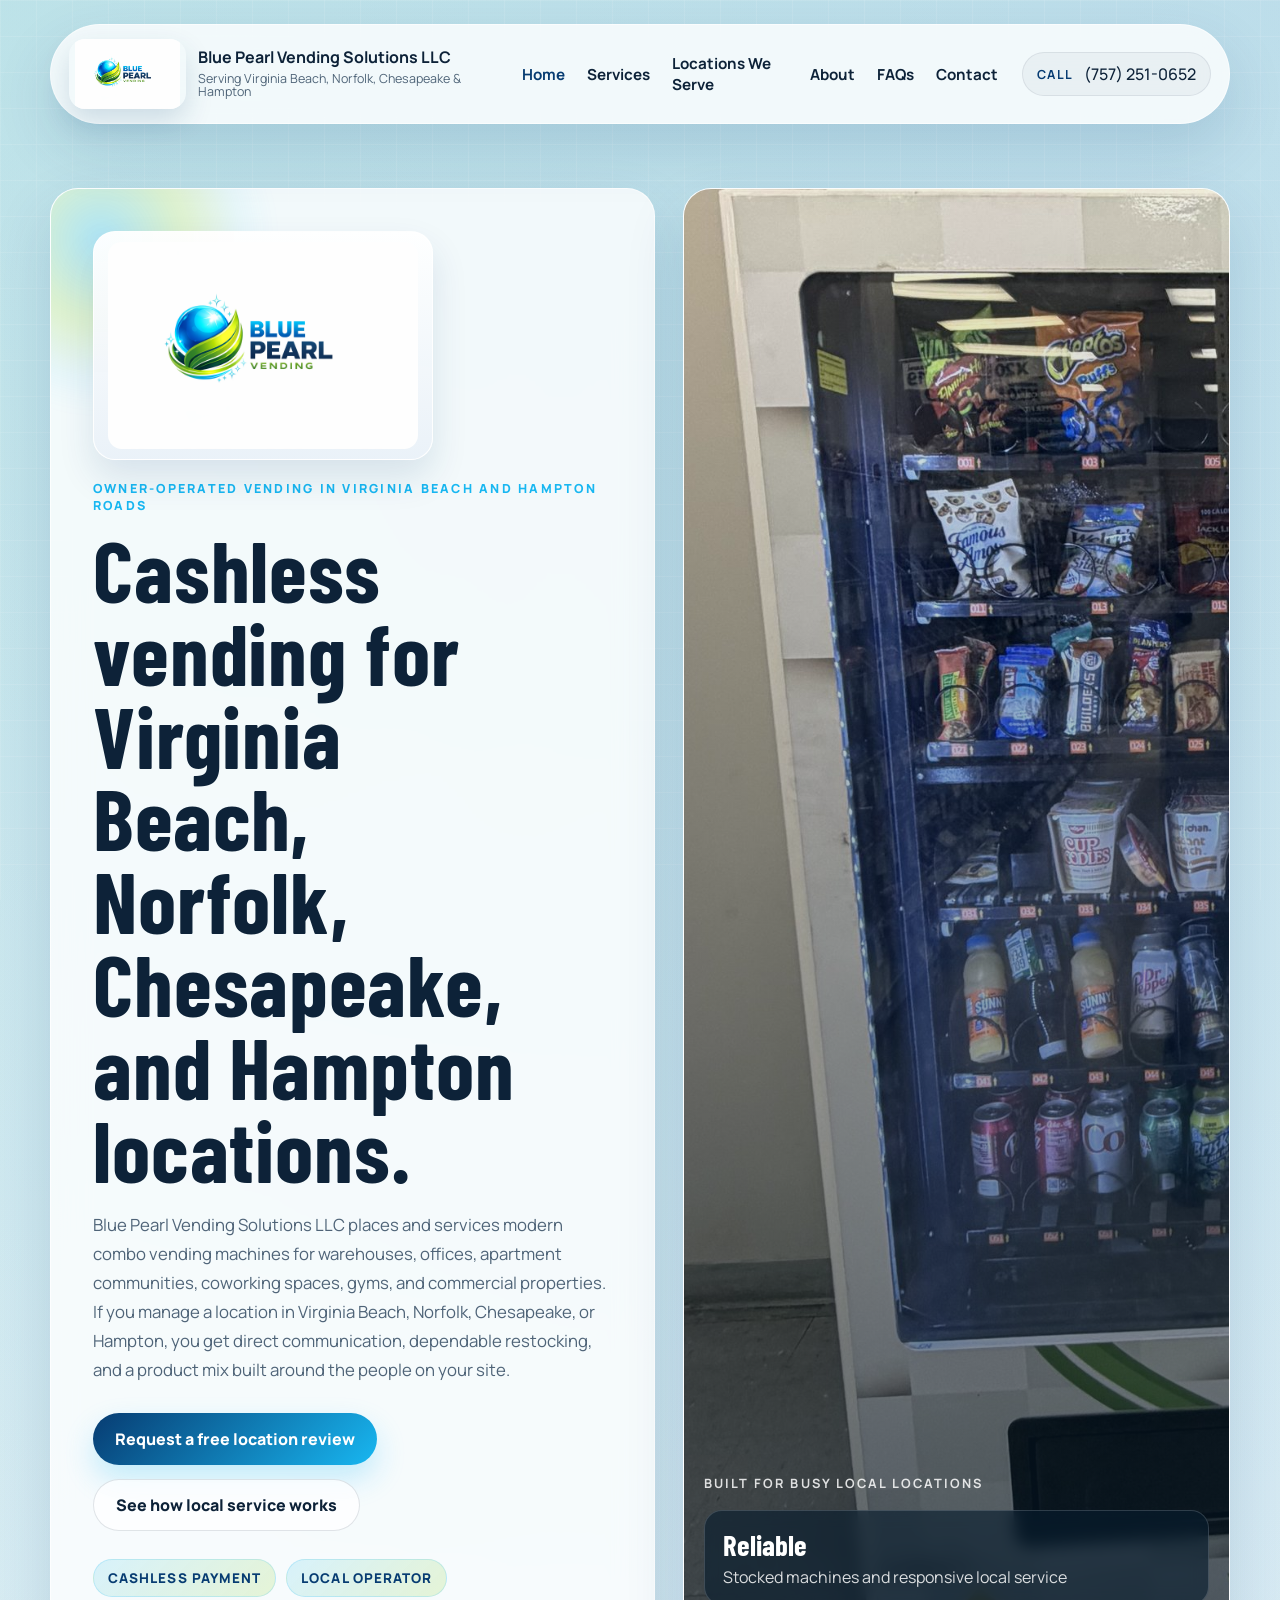
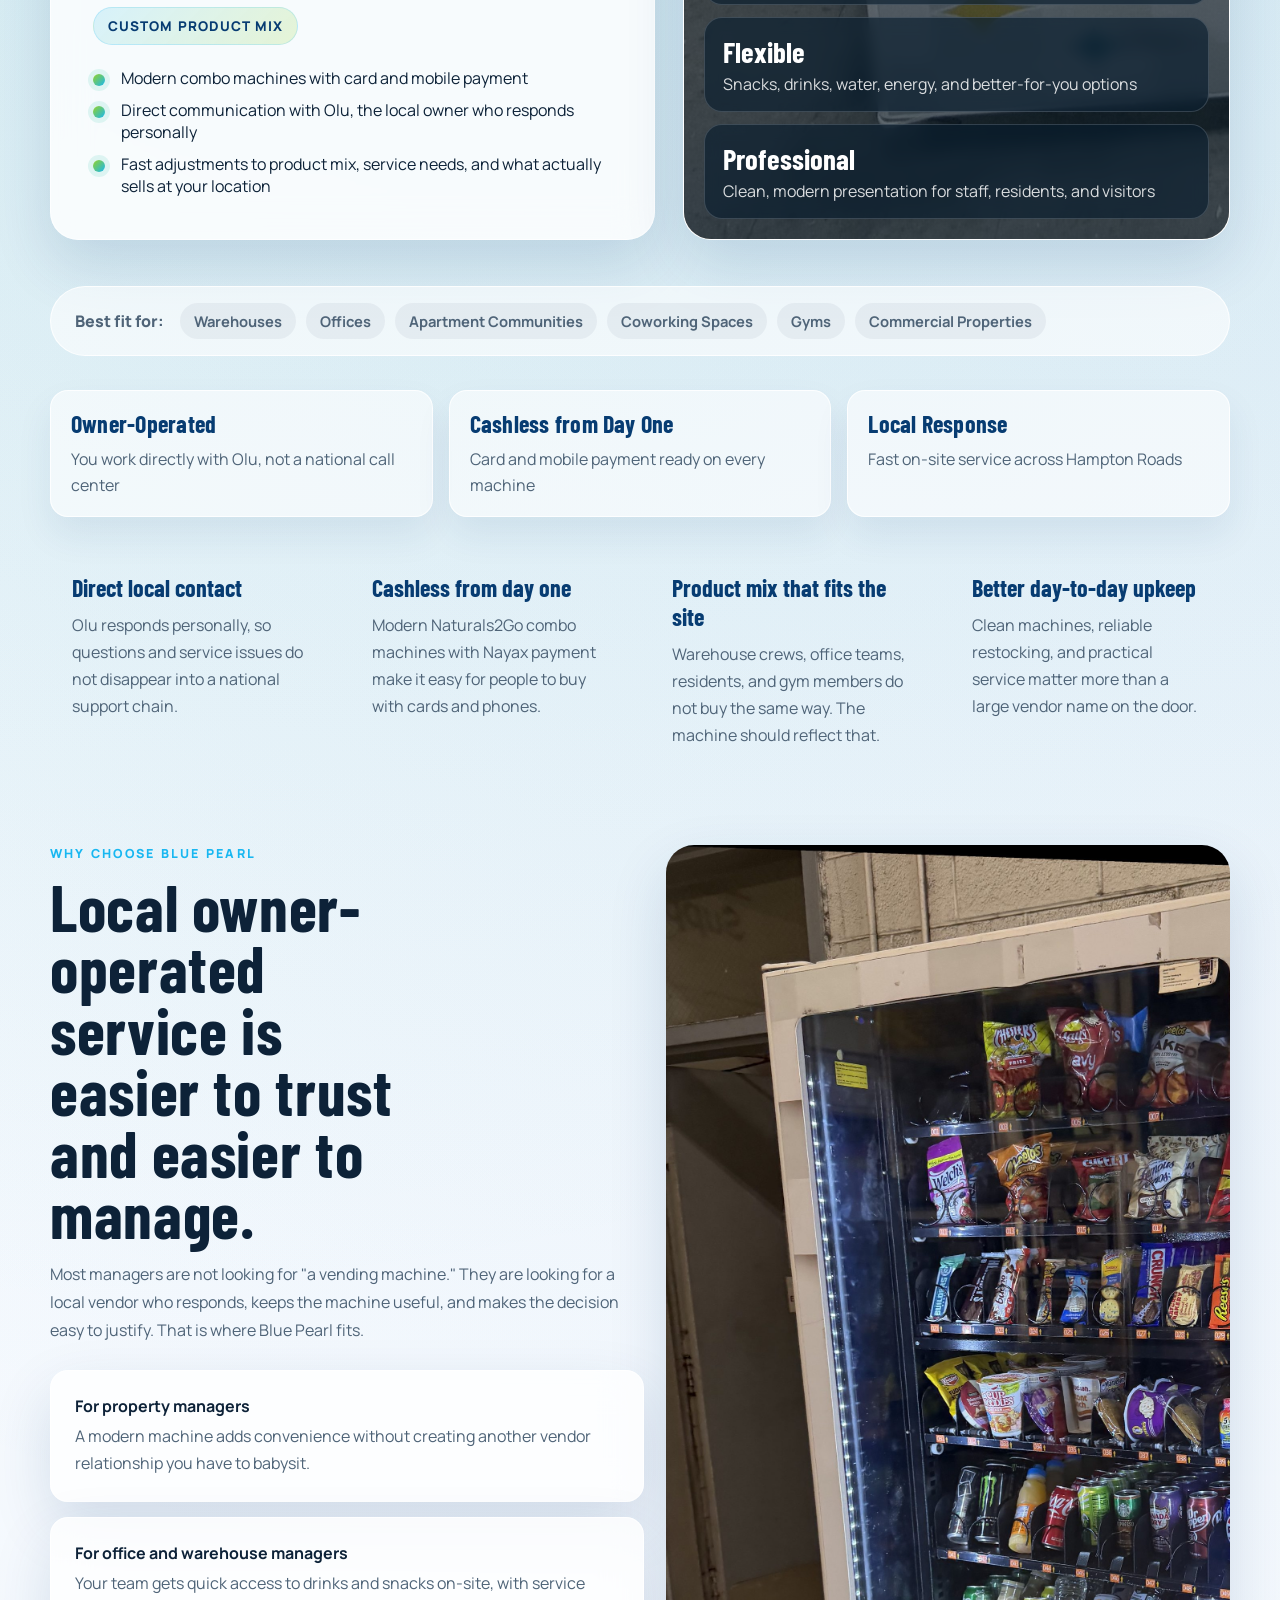
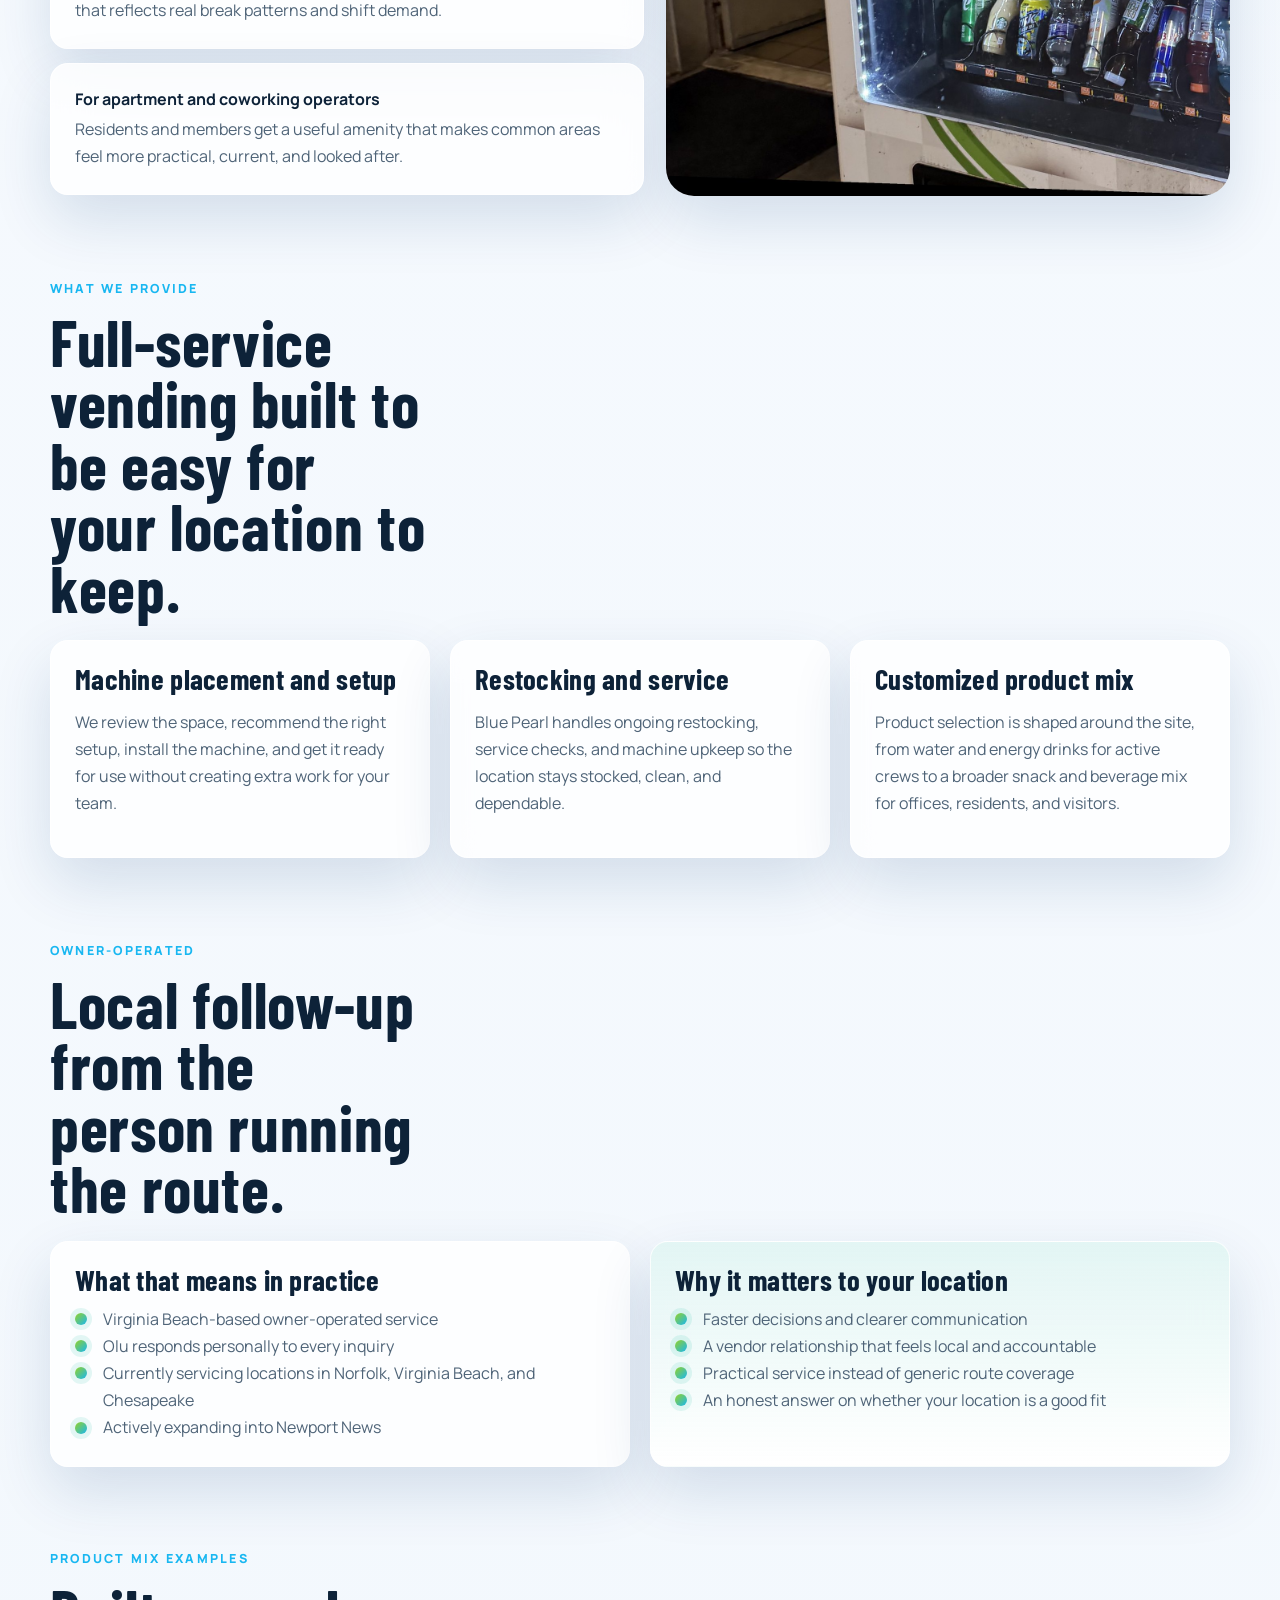
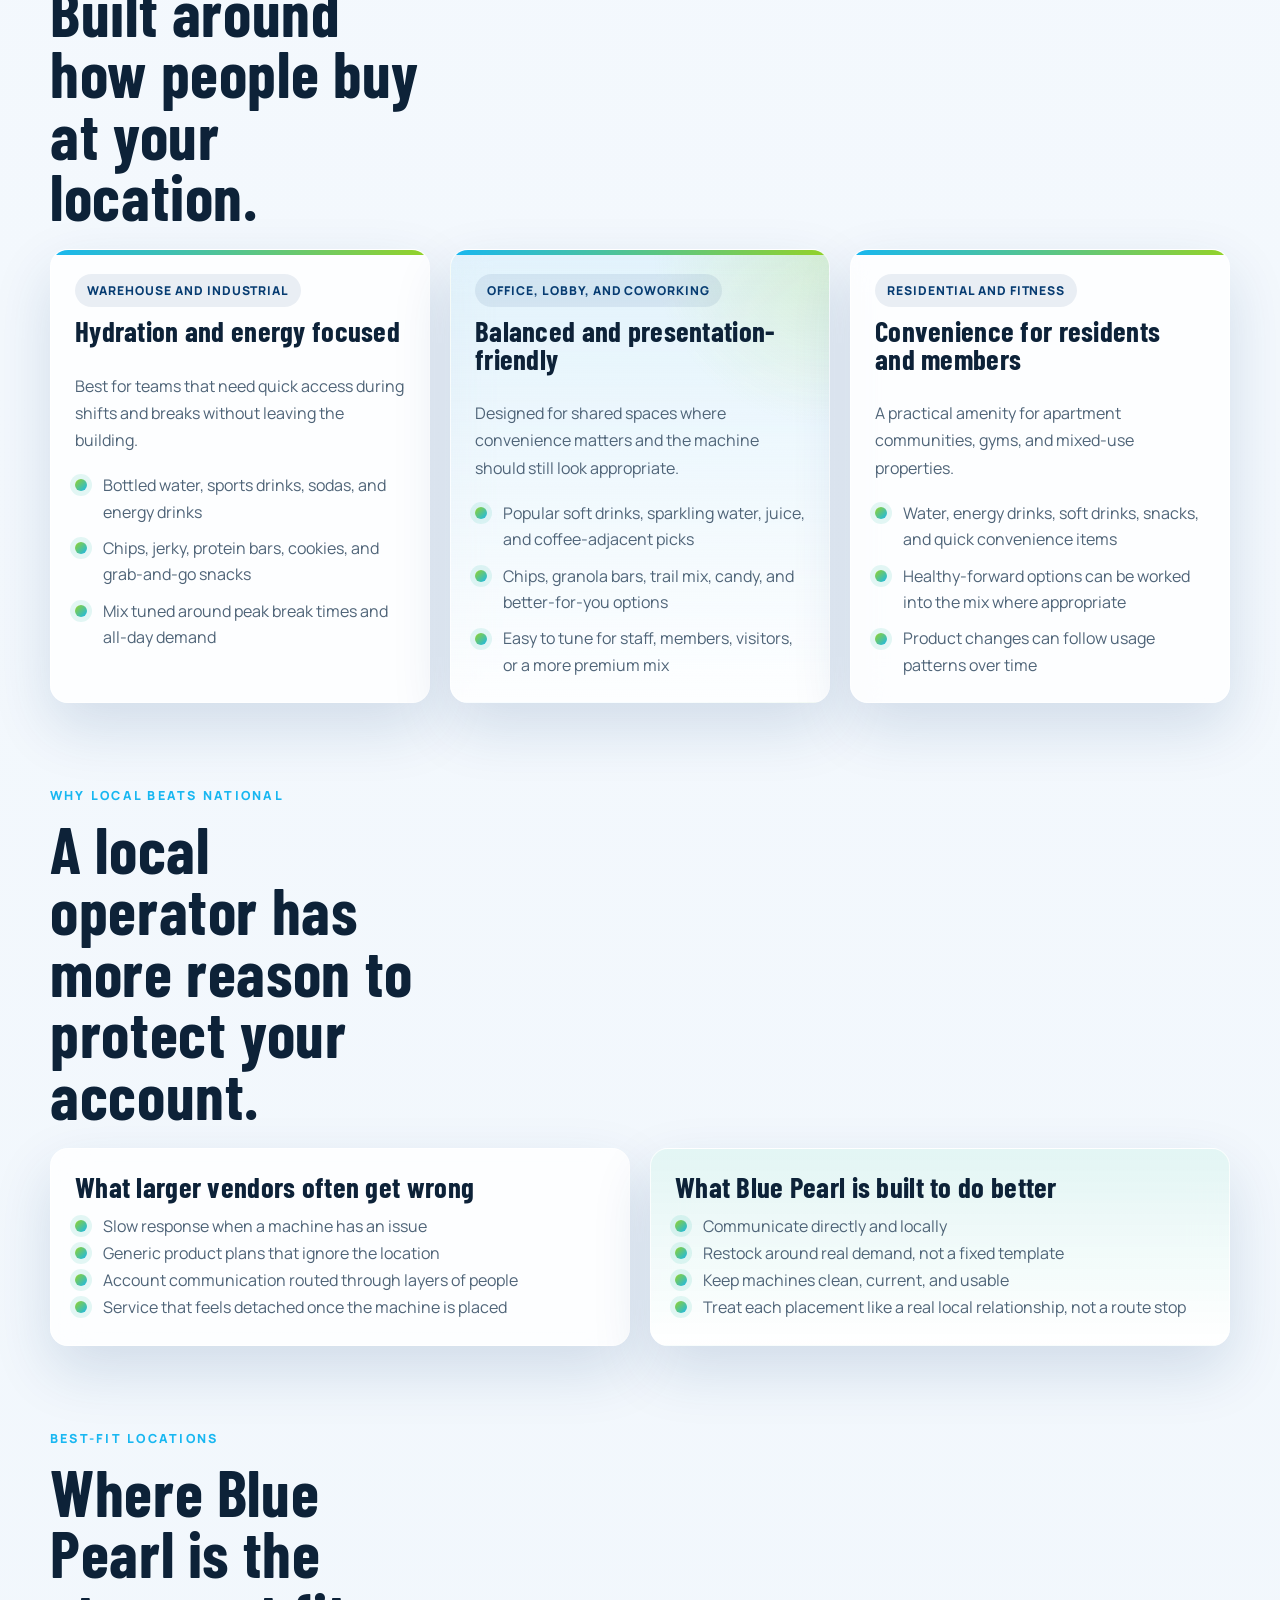
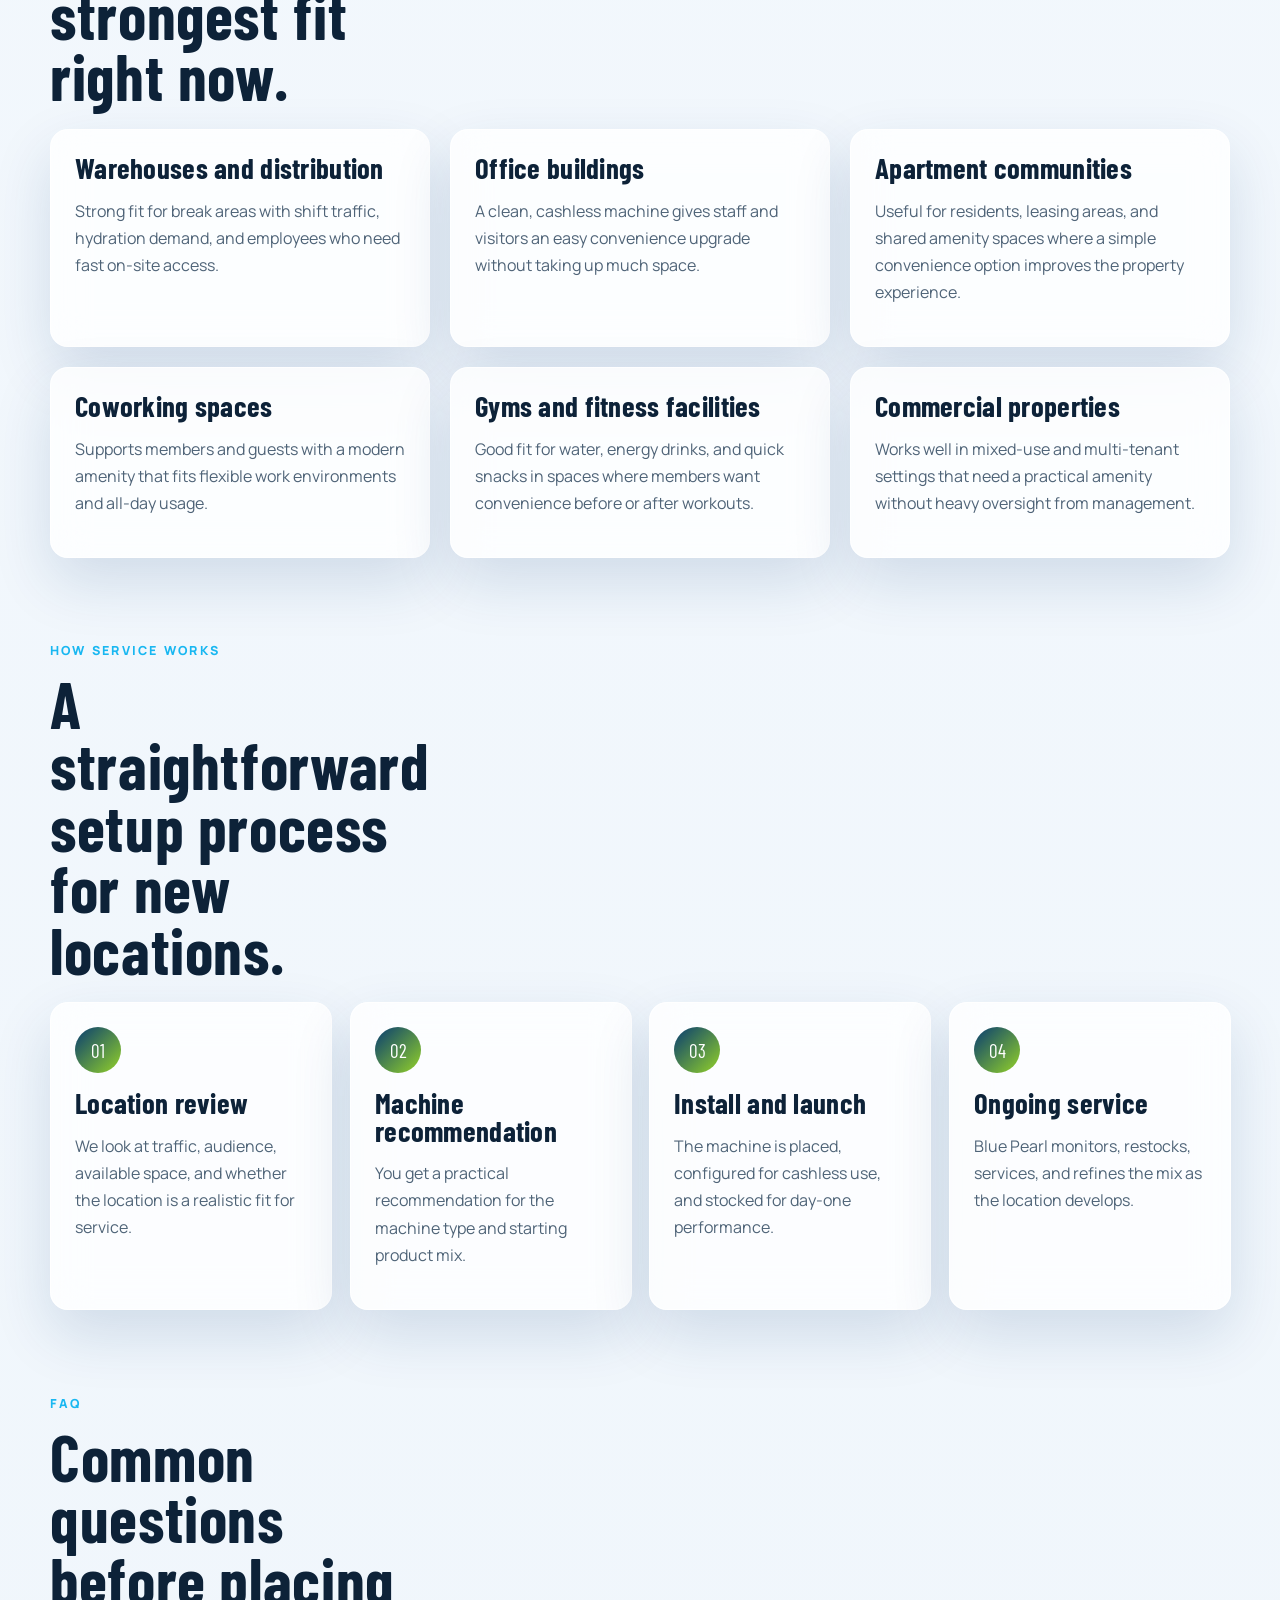
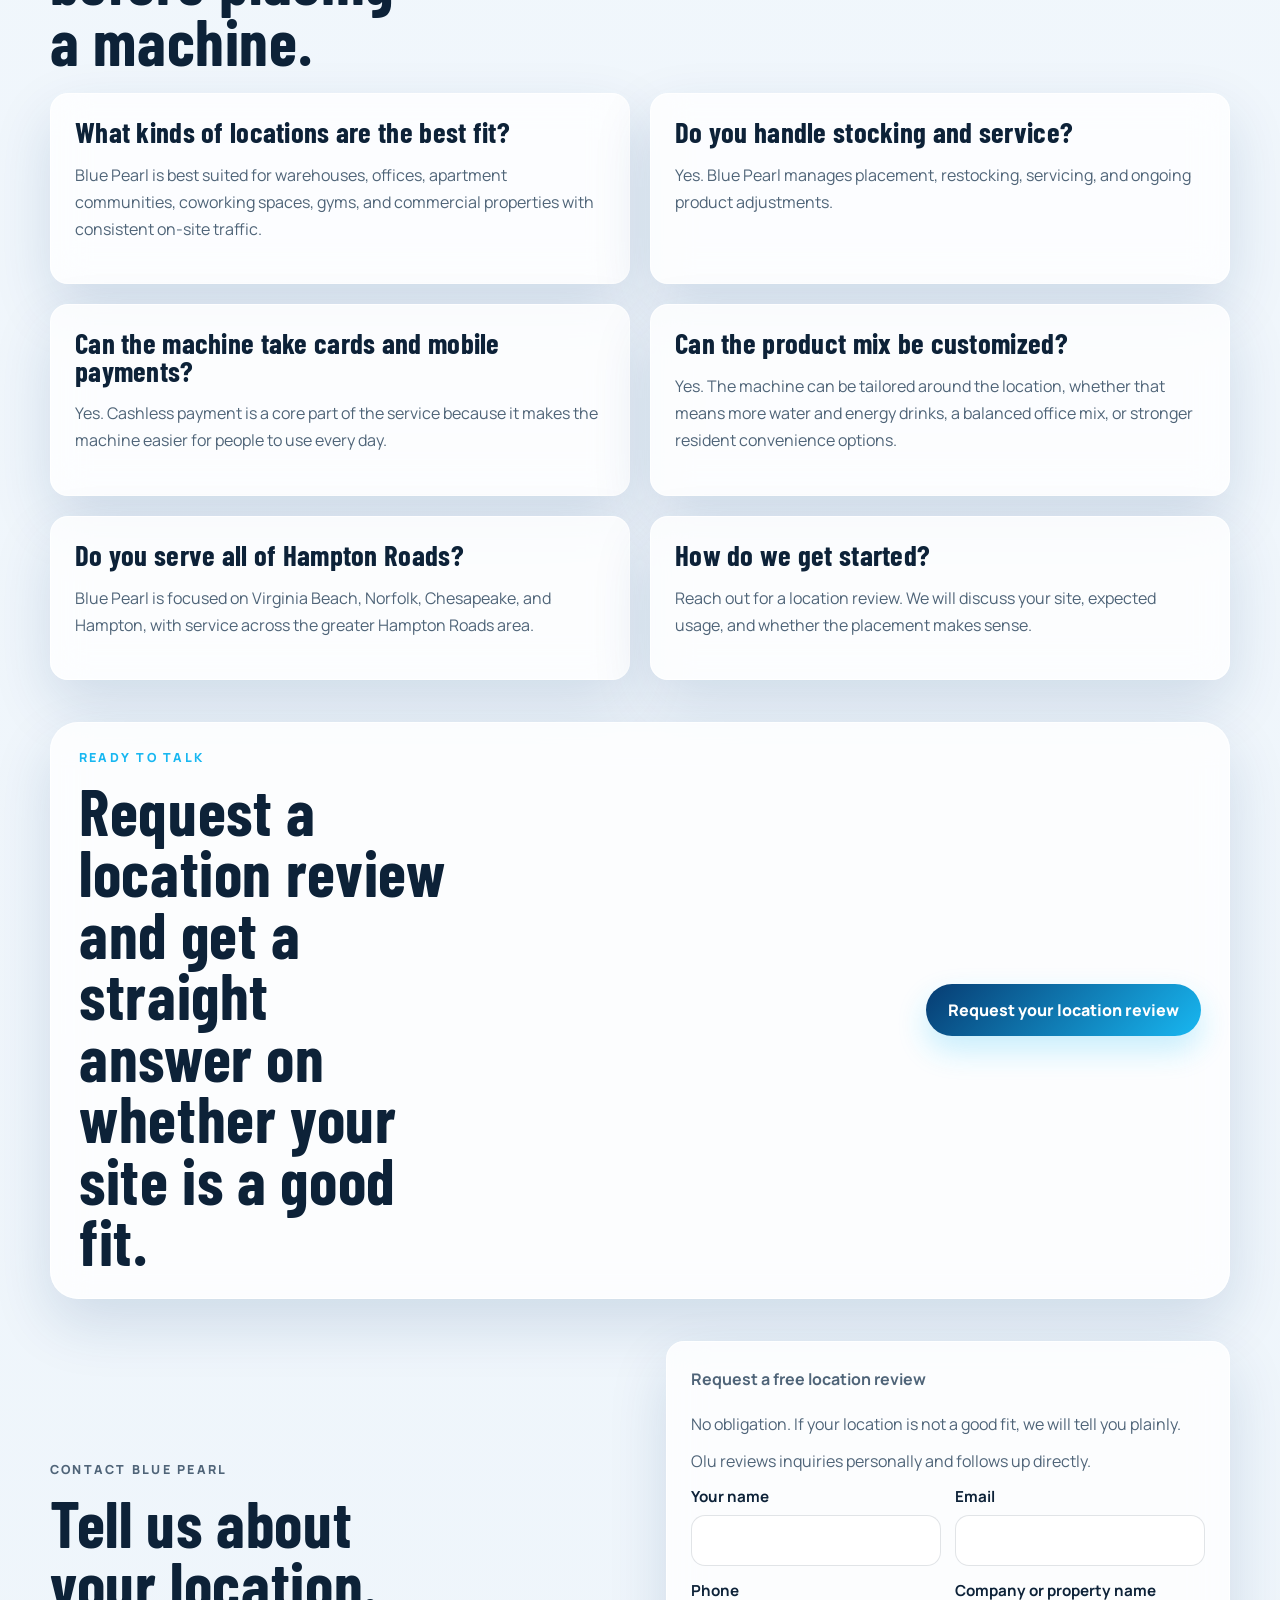
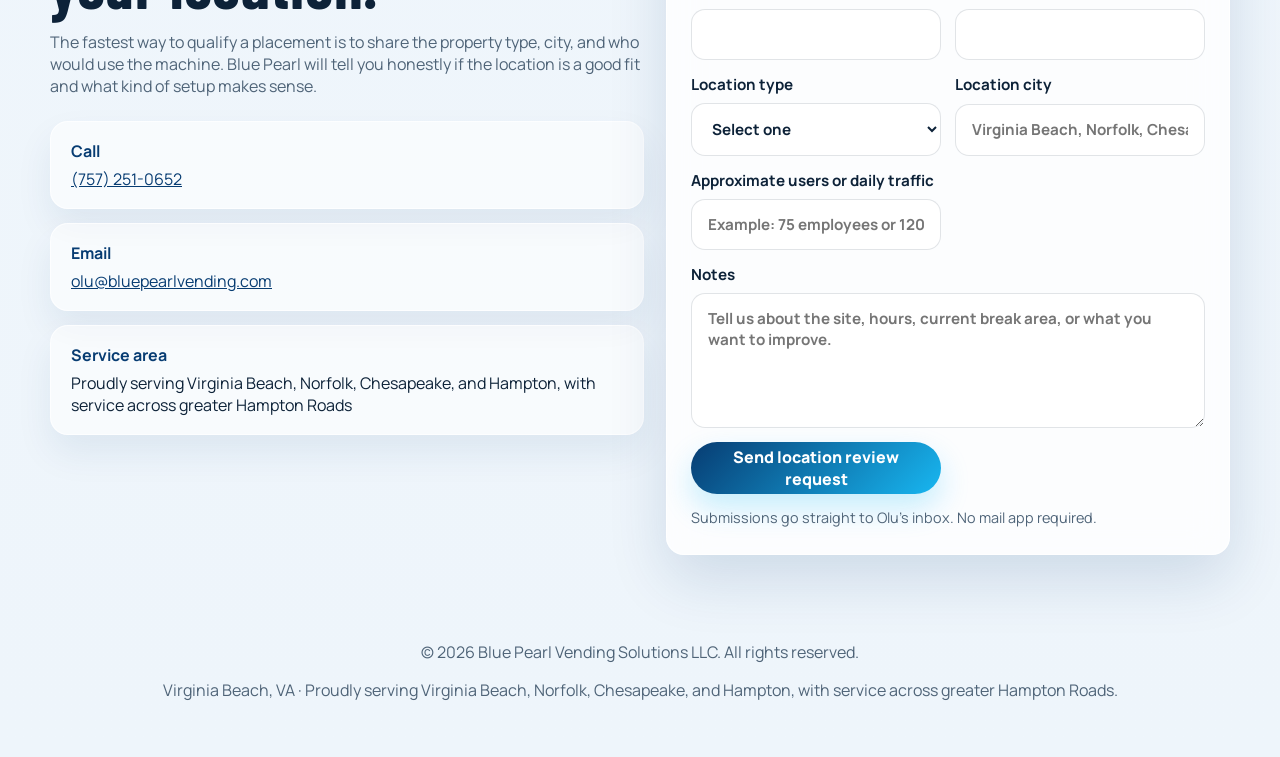
==== index.html @ a8f0e526 "Promote full-view photo to hero; move warehouse shot to proof section" ====
<!DOCTYPE html>
<html lang="en">
<head>
  <meta charset="UTF-8">
  <meta name="viewport" content="width=device-width, initial-scale=1.0">
  <meta name="theme-color" content="#0a2540">
  <meta name="google-site-verification" content="uhTQI7QvM6td1vpIiQ_EUDWTnTN_qQMztjxoJoMZM-w">

  <title>Vending Machine Service in Virginia Beach, Norfolk, Chesapeake & Hampton | Blue Pearl Vending Solutions LLC</title>
  <meta
    name="description"
    content="Owner-operated vending machine service for warehouses, offices, apartment communities, coworking spaces, gyms, and commercial properties in Virginia Beach, Norfolk, Chesapeake, Hampton, and greater Hampton Roads."
  >

  <link rel="canonical" href="https://bluepearlvending.com/">
  <link rel="icon" type="image/png" href="blue-pearl-logo-clean.png">
  <link rel="apple-touch-icon" href="blue-pearl-logo-clean.png">

  <meta property="og:type" content="website">
  <meta property="og:site_name" content="Blue Pearl Vending Solutions LLC">
  <meta property="og:title" content="Blue Pearl Vending Solutions LLC | Vending Machine Service in Hampton Roads, VA">
  <meta property="og:description" content="Local owner-operated vending service with modern cashless combo machines, customized product mix, and dependable restocking across Hampton Roads.">
  <meta property="og:url" content="https://bluepearlvending.com/">
  <meta property="og:image" content="https://bluepearlvending.com/machine-full-view.jpg">
  <meta property="og:image:alt" content="Blue Pearl vending machine installed at a Hampton Roads workplace">

  <meta name="twitter:card" content="summary_large_image">
  <meta name="twitter:title" content="Blue Pearl Vending Solutions LLC | Hampton Roads Vending Service">
  <meta name="twitter:description" content="Modern cashless vending service for Hampton Roads businesses and properties.">
  <meta name="twitter:image" content="https://bluepearlvending.com/machine-full-view.jpg">

  <link rel="preconnect" href="https://fonts.googleapis.com">
  <link rel="preconnect" href="https://fonts.gstatic.com" crossorigin>
  <link
    href="https://fonts.googleapis.com/css2?family=Barlow+Condensed:wght@500;700&family=Manrope:wght@400;500;700;800&display=swap"
    rel="stylesheet"
  >
  <link rel="stylesheet" href="styles.css">

  <script type="application/ld+json">
  {
    "@context": "https://schema.org",
    "@type": "LocalBusiness",
    "@id": "https://bluepearlvending.com/#business",
    "name": "Blue Pearl Vending Solutions LLC",
    "legalName": "Blue Pearl Vending Solutions LLC",
    "url": "https://bluepearlvending.com/",
    "logo": "https://bluepearlvending.com/blue-pearl-logo-clean.png",
    "image": "https://bluepearlvending.com/hero-warehouse.png",
    "description": "Owner-operated vending machine service for warehouses, offices, apartment communities, gyms, and commercial properties across Hampton Roads, Virginia.",
    "email": "olu@bluepearlvending.com",
    "telephone": "+1-757-251-0652",
    "priceRange": "$",
    "address": {
      "@type": "PostalAddress",
      "addressLocality": "Virginia Beach",
      "addressRegion": "VA",
      "addressCountry": "US"
    },
    "areaServed": [
      { "@type": "City", "name": "Norfolk, VA" },
      { "@type": "City", "name": "Virginia Beach, VA" },
      { "@type": "City", "name": "Chesapeake, VA" },
      { "@type": "City", "name": "Portsmouth, VA" },
      { "@type": "City", "name": "Suffolk, VA" },
      { "@type": "City", "name": "Newport News, VA" },
      { "@type": "City", "name": "Hampton, VA" }
    ],
    "openingHoursSpecification": {
      "@type": "OpeningHoursSpecification",
      "dayOfWeek": ["Monday", "Tuesday", "Wednesday", "Thursday", "Friday"],
      "opens": "08:00",
      "closes": "18:00"
    },
    "knowsAbout": [
      "Vending machine placement",
      "Cashless vending",
      "Combo vending machines",
      "Breakroom vending service",
      "Apartment vending service",
      "Office vending service",
      "Warehouse vending service"
    ]
  }
  </script>
</head>
<body>
  <div class="page-shell">
    <header class="site-header">
      <a class="brand" href="#top" aria-label="Blue Pearl Vending Solutions LLC home">
        <img class="brand-logo" src="blue-pearl-logo-clean.png" alt="Blue Pearl Vending Solutions LLC logo">
        <span class="brand-text">
          <strong>Blue Pearl Vending Solutions LLC</strong>
          <span>Serving Virginia Beach, Norfolk, Chesapeake &amp; Hampton</span>
        </span>
      </a>

      <button class="nav-toggle" type="button" aria-expanded="false" aria-label="Toggle navigation">
        <span></span>
        <span></span>
        <span></span>
      </button>

      <nav class="site-nav">
        <a href="index.html">Home</a>
        <a href="services.html">Services</a>
        <a href="locations-we-serve.html">Locations We Serve</a>
        <a href="about.html">About</a>
        <a href="faqs.html">FAQs</a>
        <a href="contact.html">Contact</a>
      </nav>

      <a class="header-phone" href="tel:+17572510652" aria-label="Call Blue Pearl Vending">
        <span class="header-phone-label">Call</span> (757) 251-0652
      </a>
    </header>

    <main id="top">
      <section class="hero">
        <div class="hero-copy">
          <!-- TODO: add real owner photo when provided -->
          <div class="hero-aura" aria-hidden="true"></div>
          <div class="hero-brand-panel">
            <img class="hero-brand-image" src="blue-pearl-logo-clean.png" alt="Blue Pearl Vending Solutions LLC logo">
          </div>
          <p class="eyebrow">Owner-operated vending in Virginia Beach and Hampton Roads</p>
          <h1>Cashless vending for Virginia Beach, Norfolk, Chesapeake, and Hampton locations.</h1>
          <p class="hero-text">
            Blue Pearl Vending Solutions LLC places and services modern combo vending machines for
            warehouses, offices, apartment communities, coworking spaces, gyms, and commercial properties.
            If you manage a location in Virginia Beach, Norfolk, Chesapeake, or Hampton, you get direct communication,
            dependable restocking, and a product mix built around the people on your site.
          </p>
          <div class="hero-actions">
            <a class="button button-primary" href="#contact">Request a free location review</a>
            <a class="button button-secondary" href="#why-us">See how local service works</a>
          </div>
          <div class="brand-ribbon" aria-label="Blue Pearl advantages">
            <span>Cashless Payment</span>
            <span>Local Operator</span>
            <span>Custom Product Mix</span>
          </div>
          <ul class="hero-points">
            <li>Modern combo machines with card and mobile payment</li>
            <li>Direct communication with Olu, the local owner who responds personally</li>
            <li>Fast adjustments to product mix, service needs, and what actually sells at your location</li>
          </ul>
        </div>

        <aside class="hero-card">
          <img
            class="hero-image"
            src="machine-full-view.jpg"
            alt="Blue Pearl vending machine installed at a Hampton Roads workplace, fully stocked with drinks and snacks"
          >
          <div class="hero-overlay">
            <p class="card-label">Built for busy local locations</p>
            <div class="metric-grid">
              <article>
                <strong>Reliable</strong>
                <span>Stocked machines and responsive local service</span>
              </article>
              <article>
                <strong>Flexible</strong>
                <span>Snacks, drinks, water, energy, and better-for-you options</span>
              </article>
              <article>
                <strong>Professional</strong>
                <span>Clean, modern presentation for staff, residents, and visitors</span>
              </article>
            </div>
          </div>
        </aside>
      </section>

      <section class="trust-strip" aria-label="Ideal location types">
        <p>Best fit for:</p>
        <div>
          <span>Warehouses</span>
          <span>Offices</span>
          <span>Apartment Communities</span>
          <span>Coworking Spaces</span>
          <span>Gyms</span>
          <span>Commercial Properties</span>
        </div>
      </section>

      <section class="trust-badges" aria-label="Why Blue Pearl">
        <article>
          <strong>Owner-Operated</strong>
          <span>You work directly with Olu, not a national call center</span>
        </article>
        <article>
          <strong>Cashless from Day One</strong>
          <span>Card and mobile payment ready on every machine</span>
        </article>
        <article>
          <strong>Local Response</strong>
          <span>Fast on-site service across Hampton Roads</span>
        </article>
      </section>

      <section class="impact-strip" aria-label="Why local service performs better">
        <article>
          <strong>Direct local contact</strong>
          <span>Olu responds personally, so questions and service issues do not disappear into a national support chain.</span>
        </article>
        <article>
          <strong>Cashless from day one</strong>
          <span>Modern Naturals2Go combo machines with Nayax payment make it easy for people to buy with cards and phones.</span>
        </article>
        <article>
          <strong>Product mix that fits the site</strong>
          <span>Warehouse crews, office teams, residents, and gym members do not buy the same way. The machine should reflect that.</span>
        </article>
        <article>
          <strong>Better day-to-day upkeep</strong>
          <span>Clean machines, reliable restocking, and practical service matter more than a large vendor name on the door.</span>
        </article>
      </section>

      <section class="section proof-section" id="why-us">
        <div class="proof-copy">
          <p class="eyebrow">Why choose Blue Pearl</p>
          <h2>Local owner-operated service is easier to trust and easier to manage.</h2>
          <p>
            Most managers are not looking for "a vending machine." They are looking for a local vendor who responds,
            keeps the machine useful, and makes the decision easy to justify. That is where Blue Pearl fits.
          </p>
          <div class="proof-list">
            <article>
              <strong>For property managers</strong>
              <span>A modern machine adds convenience without creating another vendor relationship you have to babysit.</span>
            </article>
            <article>
              <strong>For office and warehouse managers</strong>
              <span>Your team gets quick access to drinks and snacks on-site, with service that reflects real break patterns and shift demand.</span>
            </article>
            <article>
              <strong>For apartment and coworking operators</strong>
              <span>Residents and members get a useful amenity that makes common areas feel more practical, current, and looked after.</span>
            </article>
          </div>
        </div>
        <div class="proof-image-wrap">
          <img
            class="section-image"
            src="machine-stocked-warehouse.jpg"
            alt="Blue Pearl vending machine stocked with snacks, candy, and drinks at a Hampton Roads warehouse location"
          >
        </div>
      </section>

      <section class="section" id="services">
        <div class="section-heading">
          <p class="eyebrow">What we provide</p>
          <h2>Full-service vending built to be easy for your location to keep.</h2>
        </div>
        <div class="card-grid">
          <article class="info-card">
            <h3>Machine placement and setup</h3>
            <p>
              We review the space, recommend the right setup, install the machine, and get it ready for use
              without creating extra work for your team.
            </p>
          </article>
          <article class="info-card">
            <h3>Restocking and service</h3>
            <p>
              Blue Pearl handles ongoing restocking, service checks, and machine upkeep so the location stays
              stocked, clean, and dependable.
            </p>
          </article>
          <article class="info-card">
            <h3>Customized product mix</h3>
            <p>
              Product selection is shaped around the site, from water and energy drinks for active crews to a
              broader snack and beverage mix for offices, residents, and visitors.
            </p>
          </article>
        </div>
      </section>

      <section class="section">
        <div class="section-heading">
          <p class="eyebrow">Owner-operated</p>
          <h2>Local follow-up from the person running the route.</h2>
        </div>
        <div class="split-grid">
          <div class="feature-panel">
            <h3>What that means in practice</h3>
            <ul class="check-list">
              <li>Virginia Beach-based owner-operated service</li>
              <li>Olu responds personally to every inquiry</li>
              <li>Currently servicing locations in Norfolk, Virginia Beach, and Chesapeake</li>
              <li>Actively expanding into Newport News</li>
            </ul>
          </div>
          <div class="feature-panel accent-panel">
            <h3>Why it matters to your location</h3>
            <ul class="check-list">
              <li>Faster decisions and clearer communication</li>
              <li>A vendor relationship that feels local and accountable</li>
              <li>Practical service instead of generic route coverage</li>
              <li>An honest answer on whether your location is a good fit</li>
            </ul>
          </div>
        </div>
      </section>

      <section class="section machine-section" id="product-mix">
        <div class="section-heading">
          <p class="eyebrow">Product mix examples</p>
          <h2>Built around how people buy at your location.</h2>
        </div>
        <div class="machine-grid">
          <article class="machine-card">
            <div class="machine-card-top">
              <span class="machine-badge">Warehouse and industrial</span>
              <h3>Hydration and energy focused</h3>
            </div>
            <p>Best for teams that need quick access during shifts and breaks without leaving the building.</p>
            <ul class="machine-list">
              <li>Bottled water, sports drinks, sodas, and energy drinks</li>
              <li>Chips, jerky, protein bars, cookies, and grab-and-go snacks</li>
              <li>Mix tuned around peak break times and all-day demand</li>
            </ul>
          </article>
          <article class="machine-card machine-card-highlight">
            <div class="machine-card-top">
              <span class="machine-badge">Office, lobby, and coworking</span>
              <h3>Balanced and presentation-friendly</h3>
            </div>
            <p>Designed for shared spaces where convenience matters and the machine should still look appropriate.</p>
            <ul class="machine-list">
              <li>Popular soft drinks, sparkling water, juice, and coffee-adjacent picks</li>
              <li>Chips, granola bars, trail mix, candy, and better-for-you options</li>
              <li>Easy to tune for staff, members, visitors, or a more premium mix</li>
            </ul>
          </article>
          <article class="machine-card">
            <div class="machine-card-top">
              <span class="machine-badge">Residential and fitness</span>
              <h3>Convenience for residents and members</h3>
            </div>
            <p>A practical amenity for apartment communities, gyms, and mixed-use properties.</p>
            <ul class="machine-list">
              <li>Water, energy drinks, soft drinks, snacks, and quick convenience items</li>
              <li>Healthy-forward options can be worked into the mix where appropriate</li>
              <li>Product changes can follow usage patterns over time</li>
            </ul>
          </article>
        </div>
      </section>

      <section class="section split-section" id="local-advantage">
        <div class="section-heading">
          <p class="eyebrow">Why local beats national</p>
          <h2>A local operator has more reason to protect your account.</h2>
        </div>
        <div class="split-grid">
          <div class="feature-panel">
            <h3>What larger vendors often get wrong</h3>
            <ul class="check-list">
              <li>Slow response when a machine has an issue</li>
              <li>Generic product plans that ignore the location</li>
              <li>Account communication routed through layers of people</li>
              <li>Service that feels detached once the machine is placed</li>
            </ul>
          </div>
          <div class="feature-panel accent-panel">
            <h3>What Blue Pearl is built to do better</h3>
            <ul class="check-list">
              <li>Communicate directly and locally</li>
              <li>Restock around real demand, not a fixed template</li>
              <li>Keep machines clean, current, and usable</li>
              <li>Treat each placement like a real local relationship, not a route stop</li>
            </ul>
          </div>
        </div>
      </section>

      <section class="section audience-section" id="locations">
        <div class="section-heading">
          <p class="eyebrow">Best-fit locations</p>
          <h2>Where Blue Pearl is the strongest fit right now.</h2>
        </div>
        <div class="audience-grid audience-grid-extended">
          <article class="audience-card">
            <h3>Warehouses and distribution</h3>
            <p>Strong fit for break areas with shift traffic, hydration demand, and employees who need fast on-site access.</p>
          </article>
          <article class="audience-card">
            <h3>Office buildings</h3>
            <p>A clean, cashless machine gives staff and visitors an easy convenience upgrade without taking up much space.</p>
          </article>
          <article class="audience-card">
            <h3>Apartment communities</h3>
            <p>Useful for residents, leasing areas, and shared amenity spaces where a simple convenience option improves the property experience.</p>
          </article>
          <article class="audience-card">
            <h3>Coworking spaces</h3>
            <p>Supports members and guests with a modern amenity that fits flexible work environments and all-day usage.</p>
          </article>
          <article class="audience-card">
            <h3>Gyms and fitness facilities</h3>
            <p>Good fit for water, energy drinks, and quick snacks in spaces where members want convenience before or after workouts.</p>
          </article>
          <article class="audience-card">
            <h3>Commercial properties</h3>
            <p>Works well in mixed-use and multi-tenant settings that need a practical amenity without heavy oversight from management.</p>
          </article>
        </div>
      </section>

      <section class="section" id="process">
        <div class="section-heading">
          <p class="eyebrow">How service works</p>
          <h2>A straightforward setup process for new locations.</h2>
        </div>
        <div class="timeline">
          <article>
            <span>01</span>
            <h3>Location review</h3>
            <p>We look at traffic, audience, available space, and whether the location is a realistic fit for service.</p>
          </article>
          <article>
            <span>02</span>
            <h3>Machine recommendation</h3>
            <p>You get a practical recommendation for the machine type and starting product mix.</p>
          </article>
          <article>
            <span>03</span>
            <h3>Install and launch</h3>
            <p>The machine is placed, configured for cashless use, and stocked for day-one performance.</p>
          </article>
          <article>
            <span>04</span>
            <h3>Ongoing service</h3>
            <p>Blue Pearl monitors, restocks, services, and refines the mix as the location develops.</p>
          </article>
        </div>
      </section>

      <section class="section faq-section" id="faq">
        <div class="section-heading">
          <p class="eyebrow">FAQ</p>
          <h2>Common questions before placing a machine.</h2>
        </div>
        <div class="faq-grid">
          <article class="faq-card">
            <h3>What kinds of locations are the best fit?</h3>
            <p>Blue Pearl is best suited for warehouses, offices, apartment communities, coworking spaces, gyms, and commercial properties with consistent on-site traffic.</p>
          </article>
          <article class="faq-card">
            <h3>Do you handle stocking and service?</h3>
            <p>Yes. Blue Pearl manages placement, restocking, servicing, and ongoing product adjustments.</p>
          </article>
          <article class="faq-card">
            <h3>Can the machine take cards and mobile payments?</h3>
            <p>Yes. Cashless payment is a core part of the service because it makes the machine easier for people to use every day.</p>
          </article>
          <article class="faq-card">
            <h3>Can the product mix be customized?</h3>
            <p>Yes. The machine can be tailored around the location, whether that means more water and energy drinks, a balanced office mix, or stronger resident convenience options.</p>
          </article>
          <article class="faq-card">
            <h3>Do you serve all of Hampton Roads?</h3>
            <p>Blue Pearl is focused on Virginia Beach, Norfolk, Chesapeake, and Hampton, with service across the greater Hampton Roads area.</p>
          </article>
          <article class="faq-card">
            <h3>How do we get started?</h3>
            <p>Reach out for a location review. We will discuss your site, expected usage, and whether the placement makes sense.</p>
          </article>
        </div>
      </section>

      <section class="section cta-band">
        <div>
          <p class="eyebrow">Ready to talk</p>
          <h2>Request a location review and get a straight answer on whether your site is a good fit.</h2>
        </div>
        <a class="button button-primary" href="#contact">Request your location review</a>
      </section>

      <!-- TODO: add real testimonial from an approved customer -->
      <!-- TODO: add approved customer logos only after written approval -->

      <section class="section contact-section" id="contact">
        <div class="contact-copy">
          <p class="eyebrow">Contact Blue Pearl</p>
          <h2>Tell us about your location.</h2>
          <p>
            The fastest way to qualify a placement is to share the property type, city, and who would use the machine.
            Blue Pearl will tell you honestly if the location is a good fit and what kind of setup makes sense.
          </p>
          <div class="contact-points">
            <article>
              <strong>Call</strong>
              <a href="tel:+17572510652">(757) 251-0652</a>
            </article>
            <article>
              <strong>Email</strong>
              <a href="mailto:olu@bluepearlvending.com">olu@bluepearlvending.com</a>
            </article>
            <article>
              <strong>Service area</strong>
              <span>Proudly serving Virginia Beach, Norfolk, Chesapeake, and Hampton, with service across greater Hampton Roads</span>
            </article>
          </div>
        </div>
        <div class="contact-card">
          <p class="form-intro"><strong>Request a free location review</strong></p>
          <p class="form-helper">No obligation. If your location is not a good fit, we will tell you plainly.</p>
          <p class="form-helper">Olu reviews inquiries personally and follows up directly.</p>
          <form class="lead-form" id="lead-form" action="https://formspree.io/f/xwvabqed" method="POST" accept-charset="UTF-8">
            <input type="hidden" name="_subject" value="New Blue Pearl location review request">
            <input type="hidden" name="_format" value="plain">
            <!-- Honeypot anti-spam field; leave blank, hidden from users -->
            <input type="text" name="_gotcha" style="display:none !important" tabindex="-1" autocomplete="off">
            <label for="home-name">
              Your name
              <input id="home-name" type="text" name="name" autocomplete="name" required>
            </label>
            <label for="home-email">
              Email
              <input id="home-email" type="email" name="email" autocomplete="email" required>
            </label>
            <label for="home-phone">
              Phone
              <input id="home-phone" type="tel" name="phone" autocomplete="tel">
            </label>
            <label for="home-company">
              Company or property name
              <input id="home-company" type="text" name="company" autocomplete="organization">
            </label>
            <label for="home-location-type">
              Location type
              <select id="home-location-type" name="location_type" required>
                <option value="">Select one</option>
                <option>Warehouse or industrial</option>
                <option>Office</option>
                <option>Apartment community</option>
                <option>Coworking space</option>
                <option>Gym or fitness facility</option>
                <option>Commercial property</option>
                <option>Other</option>
              </select>
            </label>
            <label for="home-city">
              Location city
              <input id="home-city" type="text" name="city" autocomplete="address-level2" required placeholder="Virginia Beach, Norfolk, Chesapeake, Hampton...">
            </label>
            <label for="home-traffic">
              Approximate users or daily traffic
              <input id="home-traffic" type="text" name="estimated_users" placeholder="Example: 75 employees or 120 residents">
            </label>
            <label class="field-full" for="home-notes">
              Notes
              <textarea id="home-notes" name="notes" rows="5" placeholder="Tell us about the site, hours, current break area, or what you want to improve."></textarea>
            </label>
            <button class="button button-primary button-full" type="submit">Send location review request</button>
            <p class="form-note" id="form-note">Submissions go straight to Olu's inbox. No mail app required.</p>
          </form>
        </div>
      </section>
    </main>

    <footer class="site-footer">
      <p>&copy; <span id="year"></span> Blue Pearl Vending Solutions LLC. All rights reserved.</p>
      <p>Virginia Beach, VA · Proudly serving Virginia Beach, Norfolk, Chesapeake, and Hampton, with service across greater Hampton Roads.</p>
    </footer>
  </div>

  <div class="mobile-cta">
    <a class="button button-secondary" href="tel:+17572510652">Call Blue Pearl</a>
    <a class="button button-primary" href="#contact">Get Location Review</a>
  </div>

  <script src="script.js"></script>
</body>
</html>
---- styles.css ----
:root {
  --bg: #f5f8fc;
  --surface: rgba(255, 255, 255, 0.8);
  --surface-strong: #ffffff;
  --text: #0d2238;
  --muted: #4f6478;
  --line: rgba(13, 34, 56, 0.12);
  --primary: #18b7f1;
  --primary-deep: #073c72;
  --accent: #94d228;
  --shadow: 0 24px 60px rgba(7, 60, 114, 0.14);
  --radius-lg: 28px;
  --radius-md: 18px;
  --radius-sm: 12px;
  --max-width: 1180px;
}

* {
  box-sizing: border-box;
}

html {
  scroll-behavior: smooth;
}

body {
  margin: 0;
  font-family: "Manrope", sans-serif;
  color: var(--text);
  background:
    radial-gradient(circle at top left, rgba(37, 184, 165, 0.18), transparent 28%),
    radial-gradient(circle at top right, rgba(15, 111, 184, 0.18), transparent 32%),
    linear-gradient(180deg, #f8fbff 0%, #eef5fb 100%);
}

body::before {
  content: "";
  position: fixed;
  inset: 0;
  background-image:
    linear-gradient(rgba(255, 255, 255, 0.32) 1px, transparent 1px),
    linear-gradient(90deg, rgba(255, 255, 255, 0.32) 1px, transparent 1px);
  background-size: 36px 36px;
  pointer-events: none;
  opacity: 0.34;
}

.page-shell {
  position: relative;
  z-index: 1;
  width: min(calc(100% - 32px), var(--max-width));
  margin: 0 auto;
  padding: 24px 0 40px;
}

.site-header {
  display: flex;
  align-items: center;
  justify-content: space-between;
  gap: 24px;
  padding: 14px 18px;
  position: sticky;
  top: 16px;
  z-index: 10;
  background: rgba(255, 255, 255, 0.8);
  backdrop-filter: blur(18px);
  border: 1px solid rgba(255, 255, 255, 0.58);
  border-radius: 999px;
  box-shadow: var(--shadow);
}

.brand {
  display: inline-flex;
  align-items: center;
  gap: 12px;
  min-width: 0;
  color: var(--text);
  text-decoration: none;
}

.brand-logo {
  width: 124px;
  height: 70px;
  object-fit: contain;
  border-radius: 16px;
  box-shadow: 0 12px 28px rgba(7, 60, 114, 0.16);
  animation: floatLogo 6s ease-in-out infinite;
}

.brand-text {
  display: grid;
  line-height: 1.1;
}

.brand-text strong {
  font-size: 1rem;
}

.brand-text span {
  margin-top: 5px;
  font-size: 0.78rem;
  color: var(--muted);
}

.site-nav {
  display: flex;
  align-items: center;
  gap: 22px;
}

.site-nav a {
  color: var(--text);
  text-decoration: none;
  font-weight: 700;
  font-size: 0.95rem;
}

.site-nav a.is-active {
  color: var(--primary-deep);
}

.header-phone {
  display: inline-flex;
  align-items: center;
  gap: 10px;
  color: inherit;
  text-decoration: none;
  font-weight: 500;
  padding: 10px 14px;
  border-radius: 999px;
  background: rgba(13, 34, 56, 0.04);
  border: 1px solid rgba(13, 34, 56, 0.08);
  white-space: nowrap;
}

.header-phone:hover {
  background: rgba(13, 34, 56, 0.06);
}

.header-phone-label {
  font-weight: 700;
  color: var(--primary-deep);
  text-transform: uppercase;
  letter-spacing: 0.12em;
  font-size: 0.78rem;
}

.nav-toggle {
  display: none;
  width: 48px;
  height: 48px;
  border: 0;
  border-radius: 50%;
  background: #eaf3fb;
  cursor: pointer;
}

.nav-toggle span {
  display: block;
  width: 20px;
  height: 2px;
  margin: 4px auto;
  background: var(--text);
  border-radius: 999px;
}

.hero {
  display: grid;
  grid-template-columns: 1.05fr 0.95fr;
  gap: 28px;
  padding: 64px 0 36px;
  align-items: stretch;
}

.page-hero {
  padding: 52px 0 24px;
}

.page-hero-card {
  border-radius: var(--radius-lg);
  padding: 38px 42px;
  background: var(--surface);
  border: 1px solid rgba(255, 255, 255, 0.75);
  backdrop-filter: blur(18px);
  box-shadow: var(--shadow);
}

.page-hero-card p {
  max-width: 64ch;
  color: var(--muted);
  line-height: 1.75;
}

.hero-copy,
.hero-card,
.info-card,
.feature-panel,
.contact-card,
.timeline article,
.audience-card,
.machine-card,
.faq-card,
.proof-list article,
.cta-band {
  background: var(--surface);
  border: 1px solid rgba(255, 255, 255, 0.75);
  backdrop-filter: blur(18px);
  box-shadow: var(--shadow);
}

.hero-copy {
  border-radius: var(--radius-lg);
  padding: 42px;
  position: relative;
  overflow: hidden;
}

.hero-brand-panel {
  position: relative;
  z-index: 1;
  display: inline-flex;
  align-items: center;
  justify-content: center;
  width: min(100%, 340px);
  margin-bottom: 20px;
  padding: 10px 14px;
  border-radius: 22px;
  background: linear-gradient(180deg, rgba(255, 255, 255, 0.94), rgba(233, 241, 248, 0.94));
  border: 1px solid rgba(255, 255, 255, 0.92);
  box-shadow: 0 18px 36px rgba(7, 60, 114, 0.12);
}

.hero-brand-image {
  display: block;
  width: 100%;
  height: auto;
  border-radius: 14px;
}

.hero-aura {
  position: absolute;
  width: 340px;
  height: 340px;
  top: -120px;
  left: -120px;
  border-radius: 50%;
  background:
    radial-gradient(circle, rgba(24, 183, 241, 0.32) 0%, rgba(148, 210, 40, 0.22) 34%, rgba(24, 183, 241, 0.06) 58%, transparent 72%);
  filter: blur(8px);
  pointer-events: none;
  animation: pulseAura 8s ease-in-out infinite;
}

.eyebrow {
  margin: 0 0 14px;
  color: var(--primary);
  text-transform: uppercase;
  letter-spacing: 0.18em;
  font-size: 0.78rem;
  font-weight: 800;
}

h1,
h2,
h3 {
  margin: 0;
  font-family: "Barlow Condensed", sans-serif;
  line-height: 0.96;
  letter-spacing: 0.01em;
}

h1 {
  font-size: clamp(3rem, 8vw, 5.4rem);
  max-width: 11ch;
}

h2 {
  font-size: clamp(2.2rem, 5vw, 4rem);
  max-width: 13ch;
}

h3 {
  font-size: 1.8rem;
  margin-bottom: 12px;
}

.hero-text,
.info-card p,
.feature-panel li,
.timeline p,
.contact-section p,
.trust-strip p,
.trust-strip span,
.audience-card p,
.machine-card p,
.faq-card p,
.proof-copy > p:not(.eyebrow),
.proof-list span {
  color: var(--muted);
}

.hero-text {
  margin: 20px 0 0;
  max-width: 58ch;
  font-size: 1.05rem;
  line-height: 1.72;
}

.hero-actions {
  display: flex;
  flex-wrap: wrap;
  gap: 14px;
  margin: 28px 0;
}

.brand-ribbon {
  position: relative;
  z-index: 1;
  display: flex;
  flex-wrap: wrap;
  gap: 10px;
  margin-bottom: 22px;
}

.brand-ribbon span {
  padding: 9px 14px;
  border-radius: 999px;
  font-size: 0.84rem;
  font-weight: 800;
  letter-spacing: 0.08em;
  text-transform: uppercase;
  color: var(--primary-deep);
  background: linear-gradient(135deg, rgba(24, 183, 241, 0.14), rgba(148, 210, 40, 0.18));
  border: 1px solid rgba(24, 183, 241, 0.18);
}

.button {
  display: inline-flex;
  align-items: center;
  justify-content: center;
  min-height: 52px;
  padding: 0 22px;
  border: 0;
  border-radius: 999px;
  font: inherit;
  font-weight: 800;
  text-decoration: none;
  cursor: pointer;
  transition: transform 180ms ease, box-shadow 180ms ease, background 180ms ease;
}

.button:hover {
  transform: translateY(-2px);
}

.button-primary {
  color: #fff;
  background: linear-gradient(135deg, var(--primary-deep), var(--primary));
  box-shadow: 0 14px 30px rgba(24, 183, 241, 0.24);
}

.button-secondary {
  color: var(--text);
  background: rgba(255, 255, 255, 0.75);
  border: 1px solid var(--line);
}

.button-full {
  width: 100%;
}

.hero-points,
.check-list,
.machine-list {
  margin: 0;
  padding: 0;
  list-style: none;
}

.hero-points {
  display: grid;
  gap: 10px;
}

.hero-points li,
.check-list li,
.machine-list li {
  position: relative;
  padding-left: 28px;
}

.hero-points li::before,
.check-list li::before,
.machine-list li::before {
  content: "";
  position: absolute;
  left: 0;
  top: 0.45em;
  width: 12px;
  height: 12px;
  border-radius: 50%;
  background: linear-gradient(135deg, var(--accent), var(--primary));
  box-shadow: 0 0 0 5px rgba(37, 184, 165, 0.12);
}

.hero-card {
  border-radius: var(--radius-lg);
  padding: 0;
  display: grid;
  overflow: hidden;
  position: relative;
  min-height: 640px;
}

.hero-card::after {
  content: "";
  position: absolute;
  inset: 0;
  background: linear-gradient(180deg, rgba(7, 28, 46, 0.06), rgba(7, 28, 46, 0.7));
}

.hero-image,
.section-image {
  display: block;
  width: 100%;
  height: 100%;
  object-fit: cover;
}

.hero-overlay {
  position: absolute;
  left: 20px;
  right: 20px;
  bottom: 20px;
  z-index: 1;
}

.card-label {
  margin: 0 0 18px;
  text-transform: uppercase;
  letter-spacing: 0.16em;
  font-weight: 700;
  font-size: 0.8rem;
  color: rgba(255, 255, 255, 0.84);
}

.metric-grid {
  display: grid;
  gap: 12px;
}

.metric-grid article {
  padding: 16px 18px;
  border-radius: var(--radius-md);
  background: rgba(7, 28, 46, 0.62);
  border: 1px solid rgba(255, 255, 255, 0.16);
  backdrop-filter: blur(8px);
}

.metric-grid strong {
  display: block;
  color: #fff;
  font-family: "Barlow Condensed", sans-serif;
  font-size: 1.8rem;
  margin-bottom: 4px;
}

.metric-grid span {
  color: rgba(255, 255, 255, 0.84);
}

.trust-strip {
  display: flex;
  flex-wrap: wrap;
  align-items: center;
  gap: 16px;
  padding: 16px 24px;
  margin: 10px 0 34px;
  border-radius: 999px;
  background: rgba(255, 255, 255, 0.58);
  border: 1px solid rgba(255, 255, 255, 0.82);
}

.trust-strip p {
  margin: 0;
  font-weight: 800;
}

.trust-strip div {
  display: flex;
  flex-wrap: wrap;
  gap: 10px;
}

.trust-strip span {
  padding: 8px 14px;
  border-radius: 999px;
  background: rgba(13, 34, 56, 0.05);
  font-size: 0.92rem;
  font-weight: 700;
}

.trust-badges {
  display: grid;
  grid-template-columns: repeat(3, minmax(0, 1fr));
  gap: 16px;
  margin: 0 0 34px;
}

.trust-badges article {
  padding: 18px 20px;
  border-radius: var(--radius-md);
  background: rgba(255, 255, 255, 0.58);
  border: 1px solid rgba(255, 255, 255, 0.82);
  box-shadow: 0 18px 36px rgba(7, 60, 114, 0.08);
}

.trust-badges strong {
  display: block;
  margin-bottom: 8px;
  font-family: "Barlow Condensed", sans-serif;
  font-size: 1.5rem;
  color: var(--primary-deep);
  letter-spacing: 0.01em;
}

.trust-badges span {
  display: block;
  color: var(--muted);
  line-height: 1.65;
}

.impact-strip,
.card-grid,
.split-grid,
.audience-grid,
.machine-grid,
.faq-grid,
.timeline {
  display: grid;
  gap: 20px;
}

.impact-strip {
  grid-template-columns: repeat(4, minmax(0, 1fr));
  margin: 0 0 32px;
}

.impact-strip article {
  padding: 22px;
  border-radius: var(--radius-md);
}

.impact-strip strong {
  display: block;
  margin-bottom: 10px;
  font-family: "Barlow Condensed", sans-serif;
  font-size: 1.5rem;
  color: var(--primary-deep);
}

.impact-strip span {
  color: var(--muted);
  line-height: 1.68;
}

.section {
  padding: 42px 0;
}

.section-heading {
  margin-bottom: 22px;
}

.proof-section,
.contact-section {
  display: grid;
  grid-template-columns: 1fr 0.95fr;
  gap: 22px;
  align-items: center;
}

.proof-copy > p:not(.eyebrow) {
  max-width: 62ch;
  line-height: 1.75;
}

.proof-list {
  display: grid;
  gap: 14px;
  margin-top: 26px;
}

.proof-list article,
.info-card,
.feature-panel,
.contact-card,
.timeline article,
.audience-card,
.machine-card,
.faq-card {
  border-radius: var(--radius-md);
  padding: 24px;
}

.proof-list strong {
  display: block;
  margin-bottom: 6px;
}

.proof-list span,
.info-card p,
.feature-panel li,
.timeline p,
.contact-card p,
.audience-card p,
.machine-card p,
.faq-card p {
  line-height: 1.7;
}

.proof-image-wrap {
  height: 100%;
  min-height: 560px;
  overflow: hidden;
  border-radius: var(--radius-lg);
  box-shadow: var(--shadow);
}

.card-grid {
  grid-template-columns: repeat(3, minmax(0, 1fr));
}

.card-grid-2 {
  grid-template-columns: repeat(2, minmax(0, 1fr));
}

.split-grid {
  grid-template-columns: repeat(2, minmax(0, 1fr));
}

.audience-grid {
  grid-template-columns: repeat(3, minmax(0, 1fr));
}

.audience-grid-extended {
  grid-template-columns: repeat(3, minmax(0, 1fr));
}

.machine-grid {
  grid-template-columns: repeat(3, minmax(0, 1fr));
}

.faq-grid {
  grid-template-columns: repeat(2, minmax(0, 1fr));
}

.text-panel {
  border-radius: var(--radius-lg);
  padding: 30px 32px;
  background: var(--surface);
  border: 1px solid rgba(255, 255, 255, 0.75);
  box-shadow: var(--shadow);
}

.text-panel p,
.text-panel li {
  color: var(--muted);
  line-height: 1.75;
}

.text-panel ul {
  margin: 16px 0 0;
  padding-left: 20px;
}

.service-area-list {
  display: flex;
  flex-wrap: wrap;
  gap: 10px;
  margin-top: 18px;
}

.service-area-list span {
  padding: 10px 14px;
  border-radius: 999px;
  background: rgba(13, 34, 56, 0.05);
  color: var(--primary-deep);
  font-weight: 700;
}

.accent-panel {
  background:
    linear-gradient(180deg, rgba(37, 184, 165, 0.12), rgba(255, 255, 255, 0.82)),
    var(--surface);
}

.machine-card {
  position: relative;
  overflow: hidden;
}

.machine-card::before {
  content: "";
  position: absolute;
  inset: 0 0 auto 0;
  height: 5px;
  background: linear-gradient(90deg, var(--primary), var(--accent));
}

.machine-card-top {
  display: flex;
  flex-direction: column;
  gap: 10px;
  margin-bottom: 12px;
}

.machine-badge {
  align-self: flex-start;
  padding: 8px 12px;
  border-radius: 999px;
  background: rgba(7, 60, 114, 0.08);
  color: var(--primary-deep);
  font-size: 0.76rem;
  font-weight: 800;
  letter-spacing: 0.08em;
  text-transform: uppercase;
}

.machine-card-highlight {
  background:
    radial-gradient(circle at top right, rgba(148, 210, 40, 0.18), transparent 30%),
    linear-gradient(180deg, rgba(24, 183, 241, 0.08), rgba(255, 255, 255, 0.84));
}

.machine-list {
  margin-top: 18px;
  display: grid;
  gap: 10px;
}

.machine-list li {
  color: var(--muted);
  line-height: 1.65;
}

.timeline {
  grid-template-columns: repeat(4, minmax(0, 1fr));
  gap: 18px;
}

.timeline span {
  display: inline-flex;
  align-items: center;
  justify-content: center;
  width: 46px;
  height: 46px;
  margin-bottom: 16px;
  border-radius: 50%;
  background: linear-gradient(135deg, var(--primary-deep), var(--accent));
  color: #fff;
  font-family: "Barlow Condensed", sans-serif;
  font-size: 1.2rem;
}

.cta-band {
  border-radius: var(--radius-lg);
  padding: 26px 28px;
  display: flex;
  align-items: center;
  justify-content: space-between;
  gap: 20px;
}

.contact-copy {
  padding: 12px 0;
}

.contact-points {
  display: grid;
  gap: 14px;
  margin-top: 24px;
}

.contact-points article {
  padding: 18px 20px;
  border-radius: var(--radius-md);
  background: rgba(255, 255, 255, 0.56);
  border: 1px solid rgba(255, 255, 255, 0.72);
  box-shadow: 0 18px 36px rgba(7, 60, 114, 0.08);
}

.contact-points strong {
  display: block;
  margin-bottom: 6px;
  color: var(--primary-deep);
}

.contact-points a,
.contact-card a {
  color: var(--primary-deep);
}

.form-intro {
  margin-top: 0;
  margin-bottom: 18px;
}

.form-helper {
  margin: 0 0 10px;
  color: var(--muted);
  line-height: 1.65;
}

.lead-form {
  display: grid;
  grid-template-columns: repeat(2, minmax(0, 1fr));
  gap: 14px;
}

.lead-form label {
  display: grid;
  gap: 8px;
  font-size: 0.95rem;
  font-weight: 700;
  color: var(--text);
}

.field-full {
  grid-column: 1 / -1;
}

.lead-form input,
.lead-form select,
.lead-form textarea {
  width: 100%;
  padding: 14px 16px;
  border: 1px solid rgba(13, 34, 56, 0.12);
  border-radius: 14px;
  background: rgba(255, 255, 255, 0.94);
  color: var(--text);
  font: inherit;
}

.lead-form input:focus,
.lead-form select:focus,
.lead-form textarea:focus {
  outline: 2px solid rgba(24, 183, 241, 0.22);
  border-color: rgba(24, 183, 241, 0.42);
}

.lead-form textarea {
  resize: vertical;
  min-height: 132px;
}

.form-note {
  grid-column: 1 / -1;
  margin: -2px 0 0;
  font-size: 0.9rem;
  color: var(--muted);
}

.site-footer {
  padding-top: 28px;
  color: var(--muted);
  text-align: center;
}

.site-footer a {
  color: var(--primary-deep);
}

.mobile-cta {
  position: fixed;
  left: 12px;
  right: 12px;
  bottom: 12px;
  z-index: 20;
  display: none;
  gap: 10px;
  padding: 10px;
  border-radius: 20px;
  background: rgba(255, 255, 255, 0.9);
  border: 1px solid rgba(255, 255, 255, 0.82);
  backdrop-filter: blur(18px);
  box-shadow: 0 20px 40px rgba(7, 60, 114, 0.18);
}

.mobile-cta .button {
  min-height: 48px;
}

.reveal {
  opacity: 0;
  transform: translateY(28px);
  transition: opacity 700ms ease, transform 700ms ease;
  will-change: opacity, transform;
}

.reveal.is-visible {
  opacity: 1;
  transform: translateY(0);
}

@keyframes floatLogo {
  0%,
  100% {
    transform: translateY(0);
  }

  50% {
    transform: translateY(-4px);
  }
}

@keyframes pulseAura {
  0%,
  100% {
    transform: scale(1);
    opacity: 0.9;
  }

  50% {
    transform: scale(1.08);
    opacity: 1;
  }
}

@media (max-width: 980px) {
  .hero,
  .card-grid-2,
  .contact-section,
  .timeline,
  .card-grid,
  .split-grid,
  .proof-section,
  .audience-grid,
  .impact-strip,
  .machine-grid,
  .faq-grid {
    grid-template-columns: 1fr;
  }

  .trust-badges {
    grid-template-columns: 1fr;
  }

  .site-header {
    border-radius: 26px;
    align-items: flex-start;
    flex-wrap: wrap;
  }

  .nav-toggle {
    display: block;
    margin-left: auto;
  }

  .site-nav {
    display: none;
    width: 100%;
    padding-top: 8px;
    flex-direction: column;
    align-items: flex-start;
    gap: 14px;
  }

  .site-header.nav-open .site-nav {
    display: flex;
  }

  .hero-card {
    min-height: 420px;
  }

  .proof-image-wrap {
    min-height: 360px;
  }

  .cta-band {
    flex-direction: column;
    align-items: flex-start;
  }

  h1,
  h2 {
    max-width: none;
  }
}

@media (max-width: 900px) {
  .header-phone {
    display: none;
  }
}

@media (max-width: 640px) {
  .page-shell {
    width: min(calc(100% - 20px), var(--max-width));
    padding-top: 12px;
  }

  .site-header,
  .hero-copy,
  .page-hero-card,
  .text-panel,
  .info-card,
  .feature-panel,
  .timeline article,
  .contact-card,
  .audience-card,
  .machine-card,
  .faq-card,
  .proof-list article {
    padding-left: 18px;
    padding-right: 18px;
  }

  .hero {
    padding-top: 28px;
  }

  .brand {
    width: calc(100% - 60px);
  }

  .brand-logo {
    width: 96px;
    height: 58px;
  }

  .brand-text strong {
    font-size: 0.92rem;
  }

  .brand-text span {
    font-size: 0.72rem;
  }

  .hero-aura {
    width: 240px;
    height: 240px;
    top: -70px;
    left: -70px;
  }

  .hero-actions,
  .lead-form {
    grid-template-columns: 1fr;
    flex-direction: column;
  }

  .hero-overlay {
    left: 14px;
    right: 14px;
    bottom: 14px;
  }

  .button {
    width: 100%;
  }

  .trust-strip {
    border-radius: 24px;
  }

  .mobile-cta {
    display: grid;
    grid-template-columns: 1fr 1.2fr;
  }

  .site-footer {
    padding-bottom: 88px;
  }
}
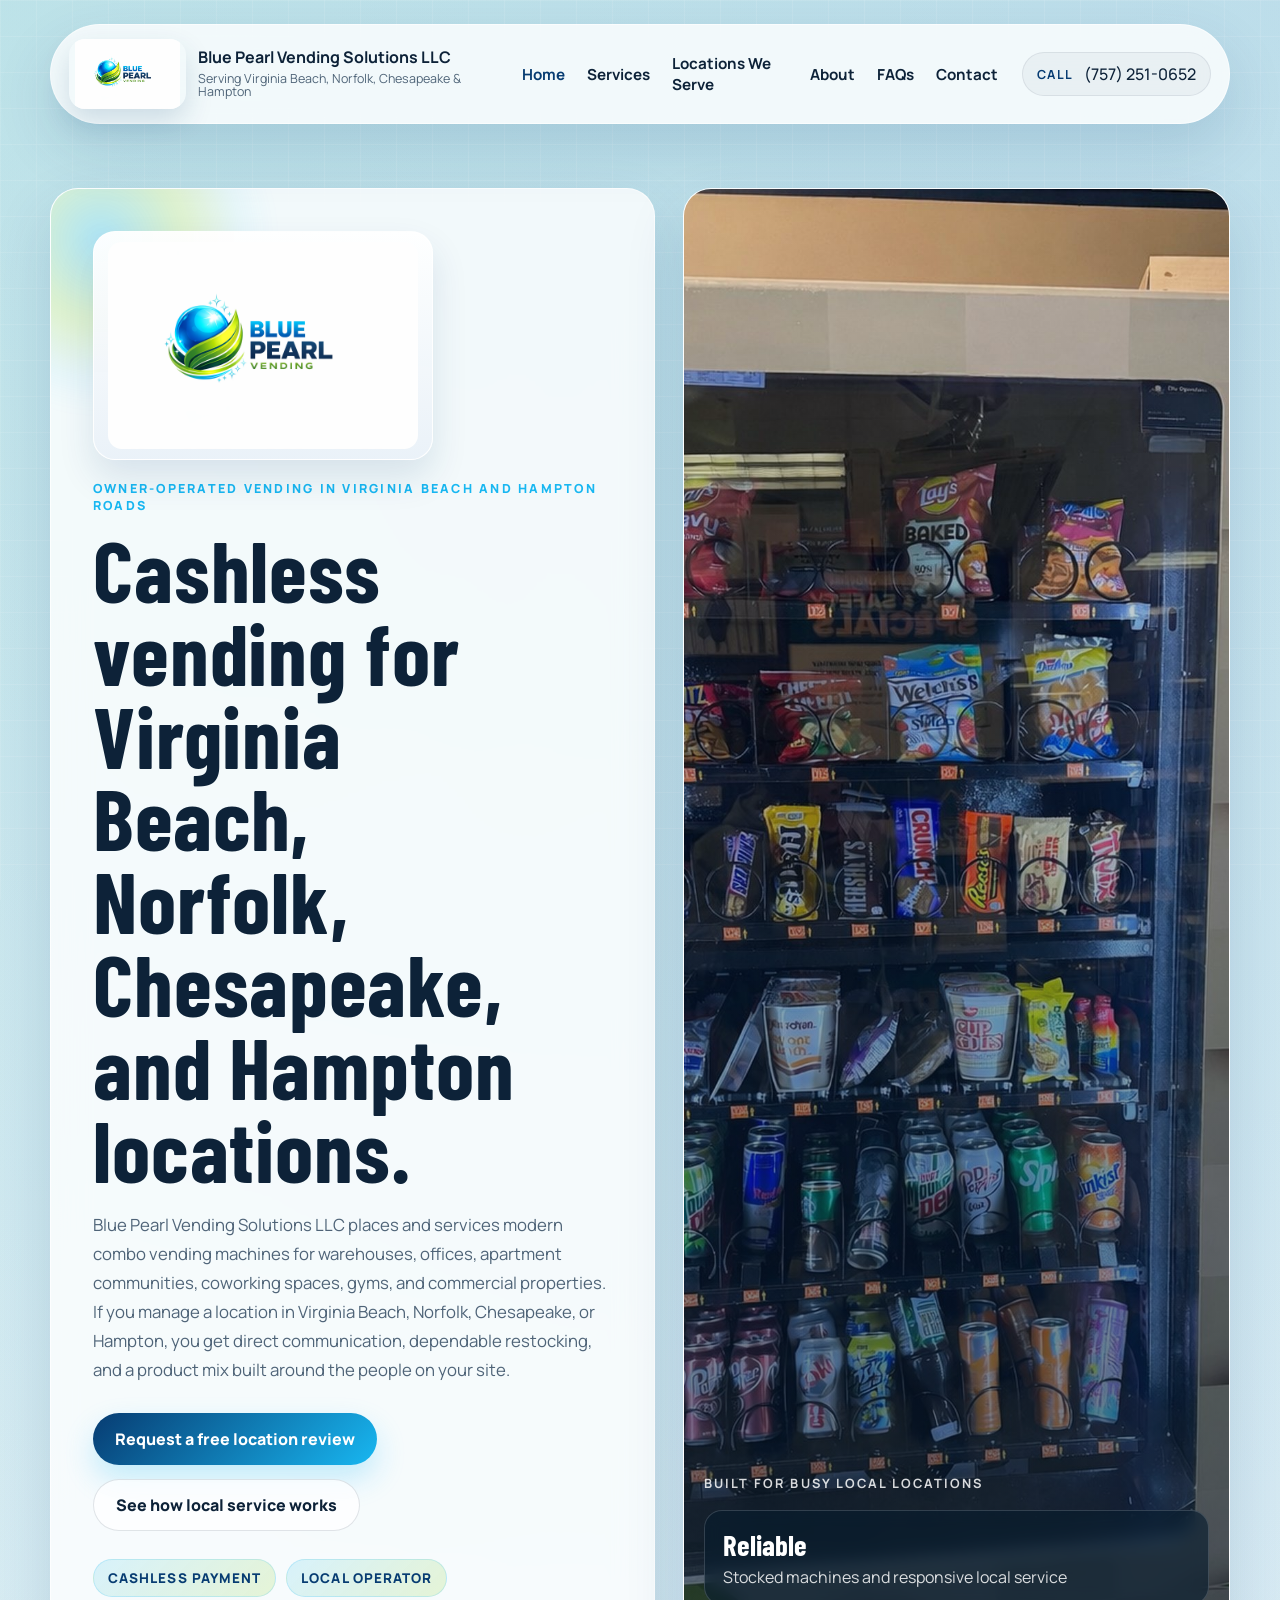
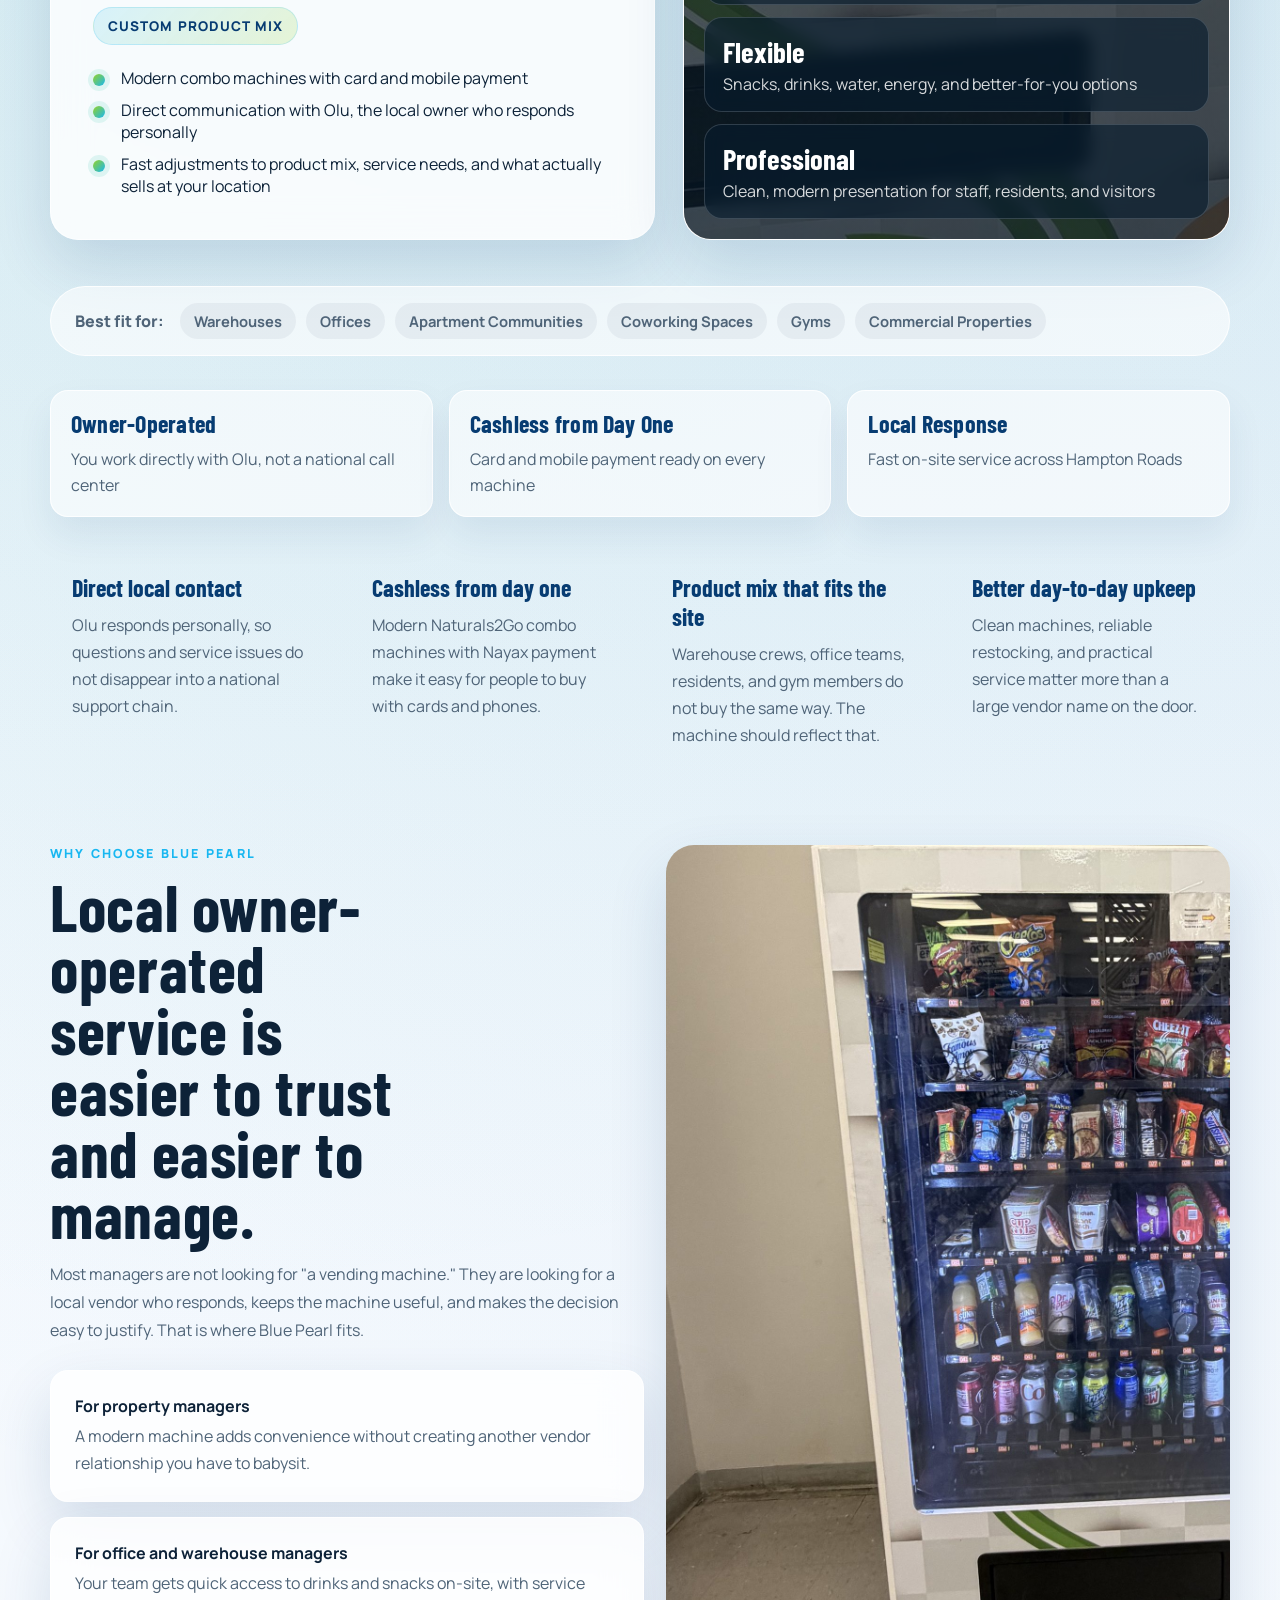
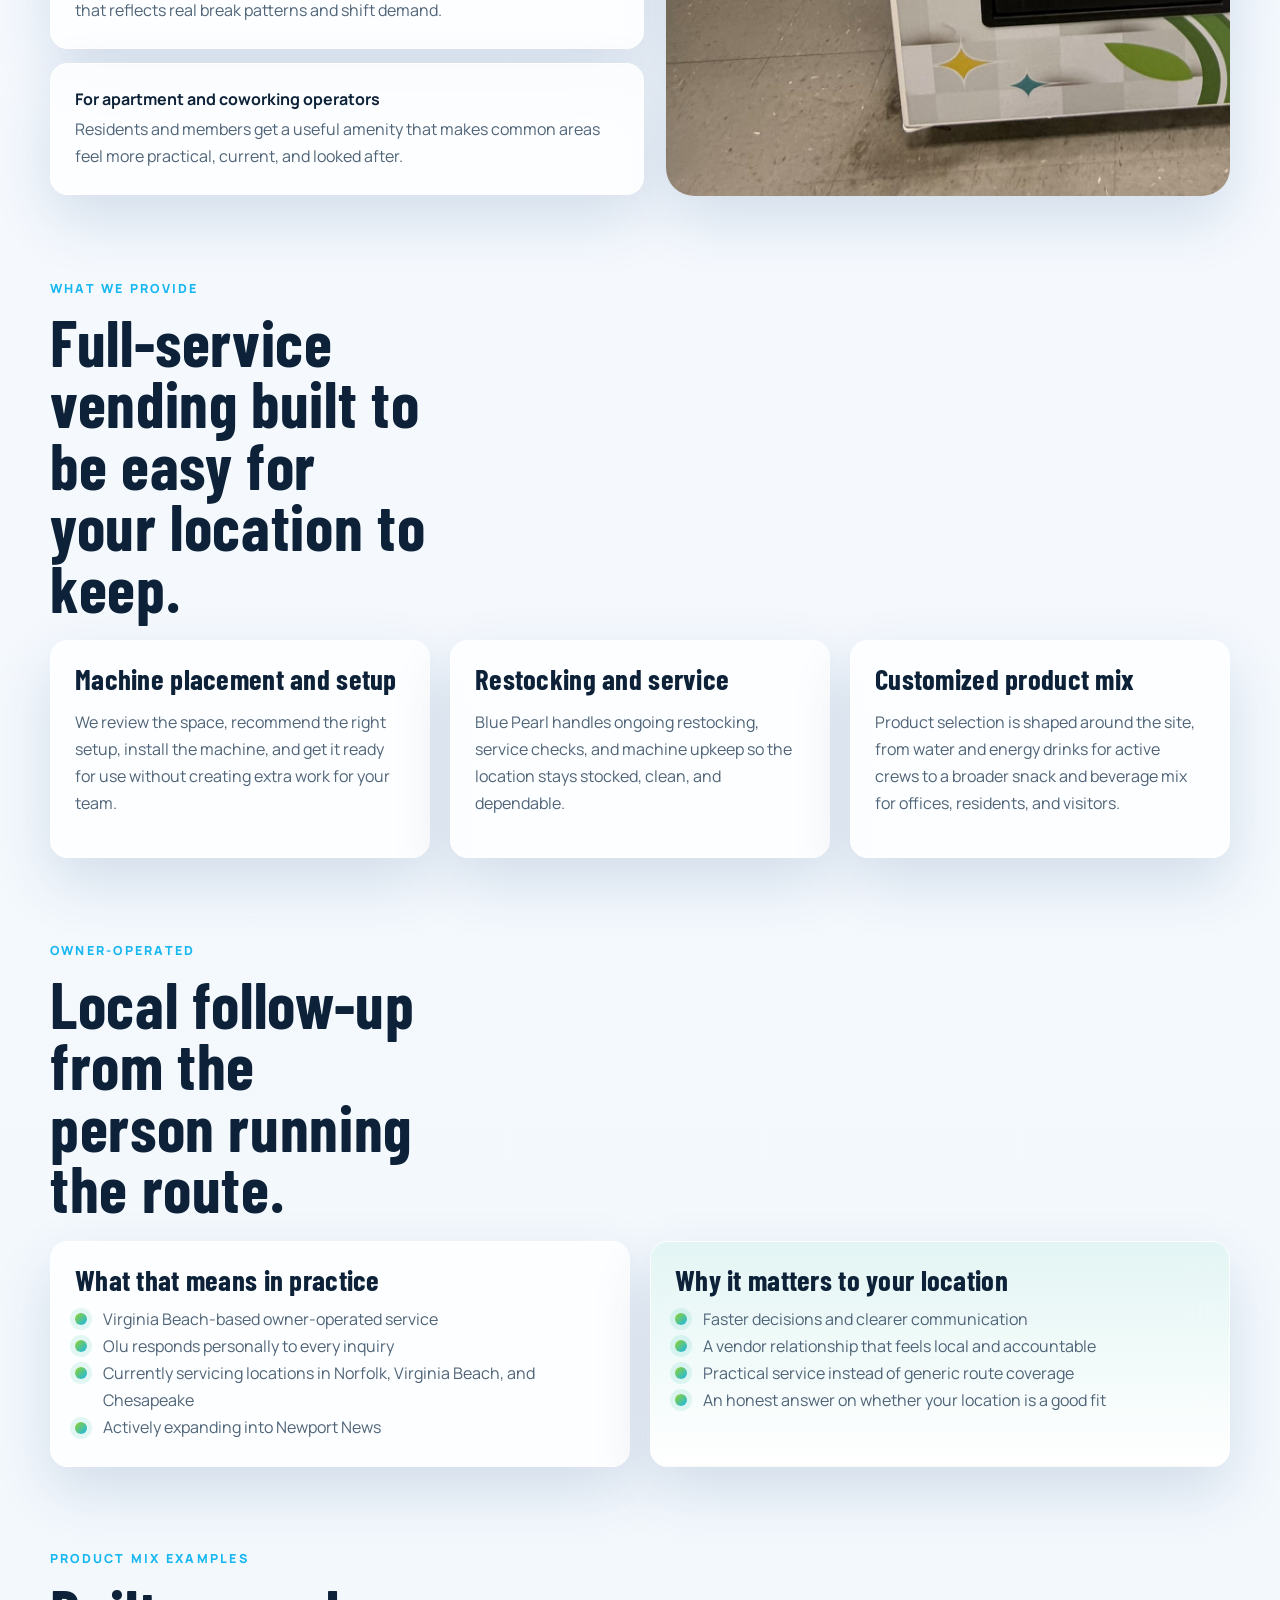
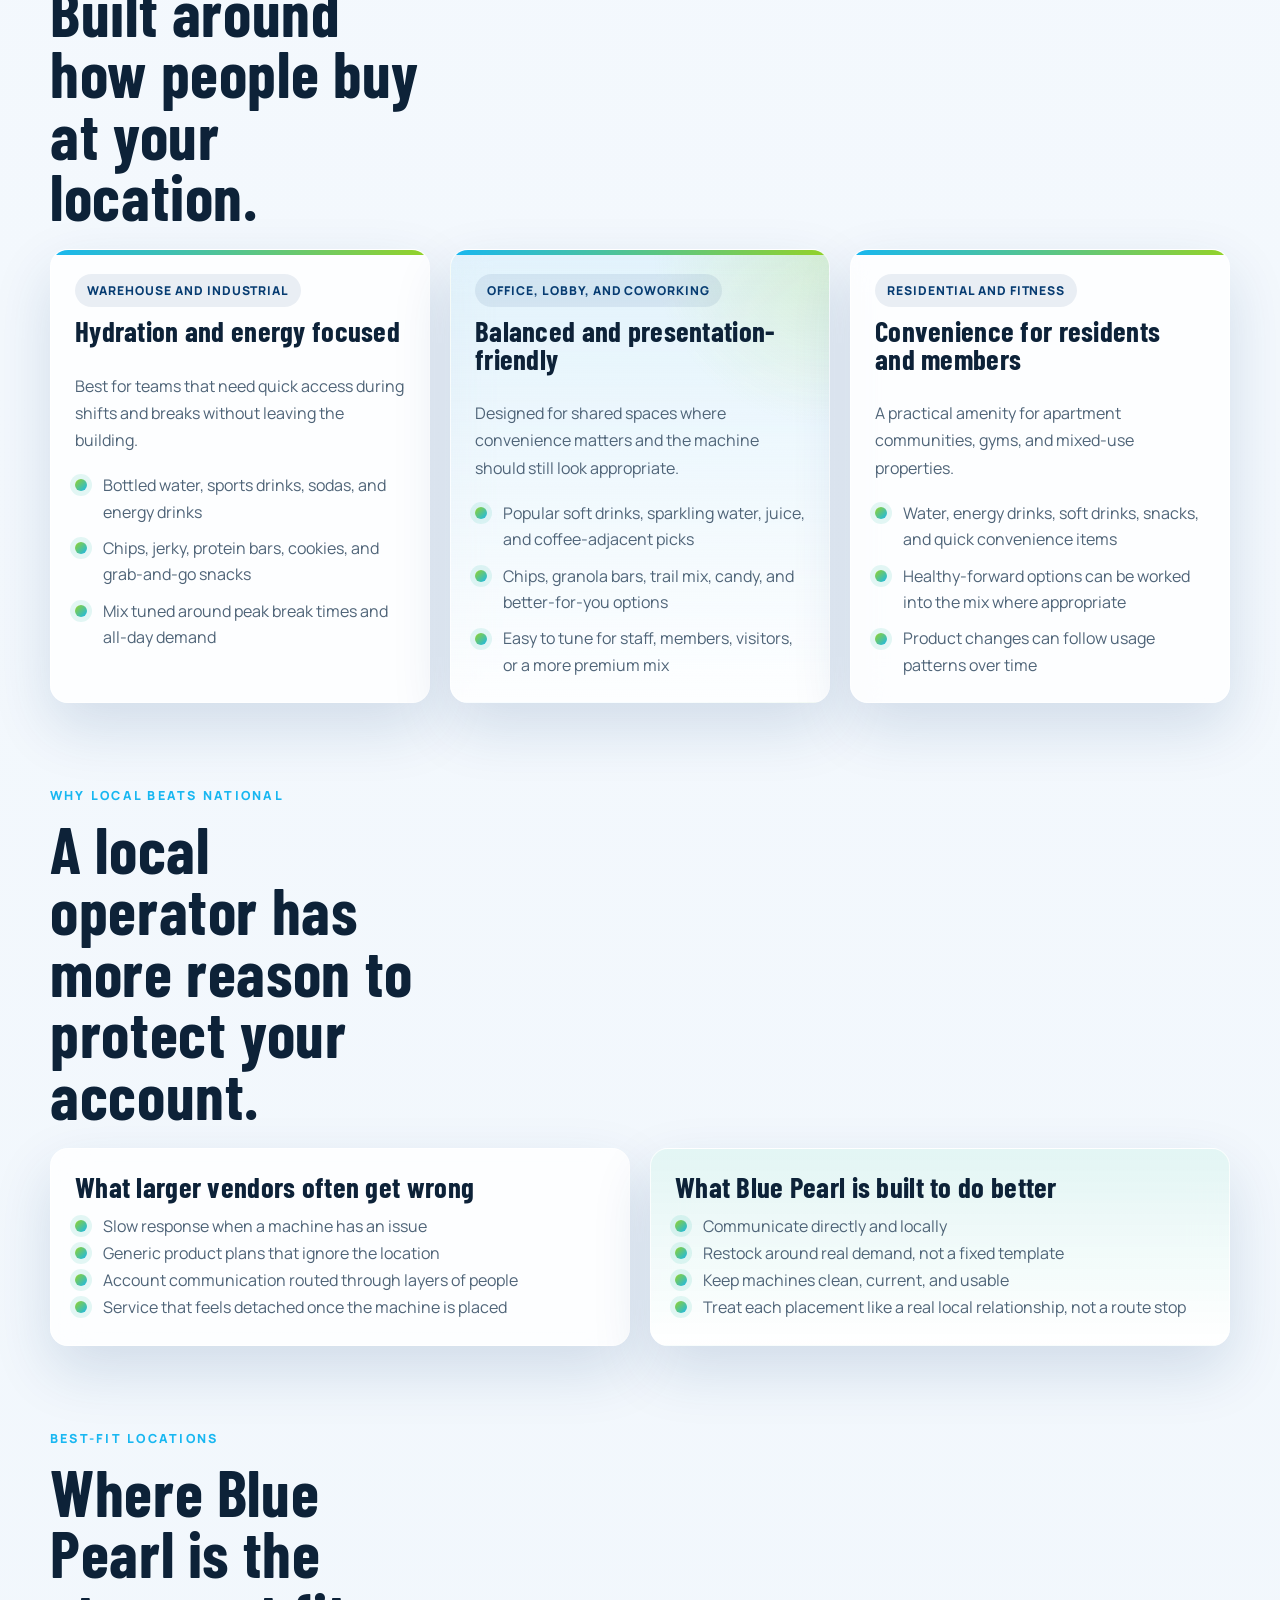
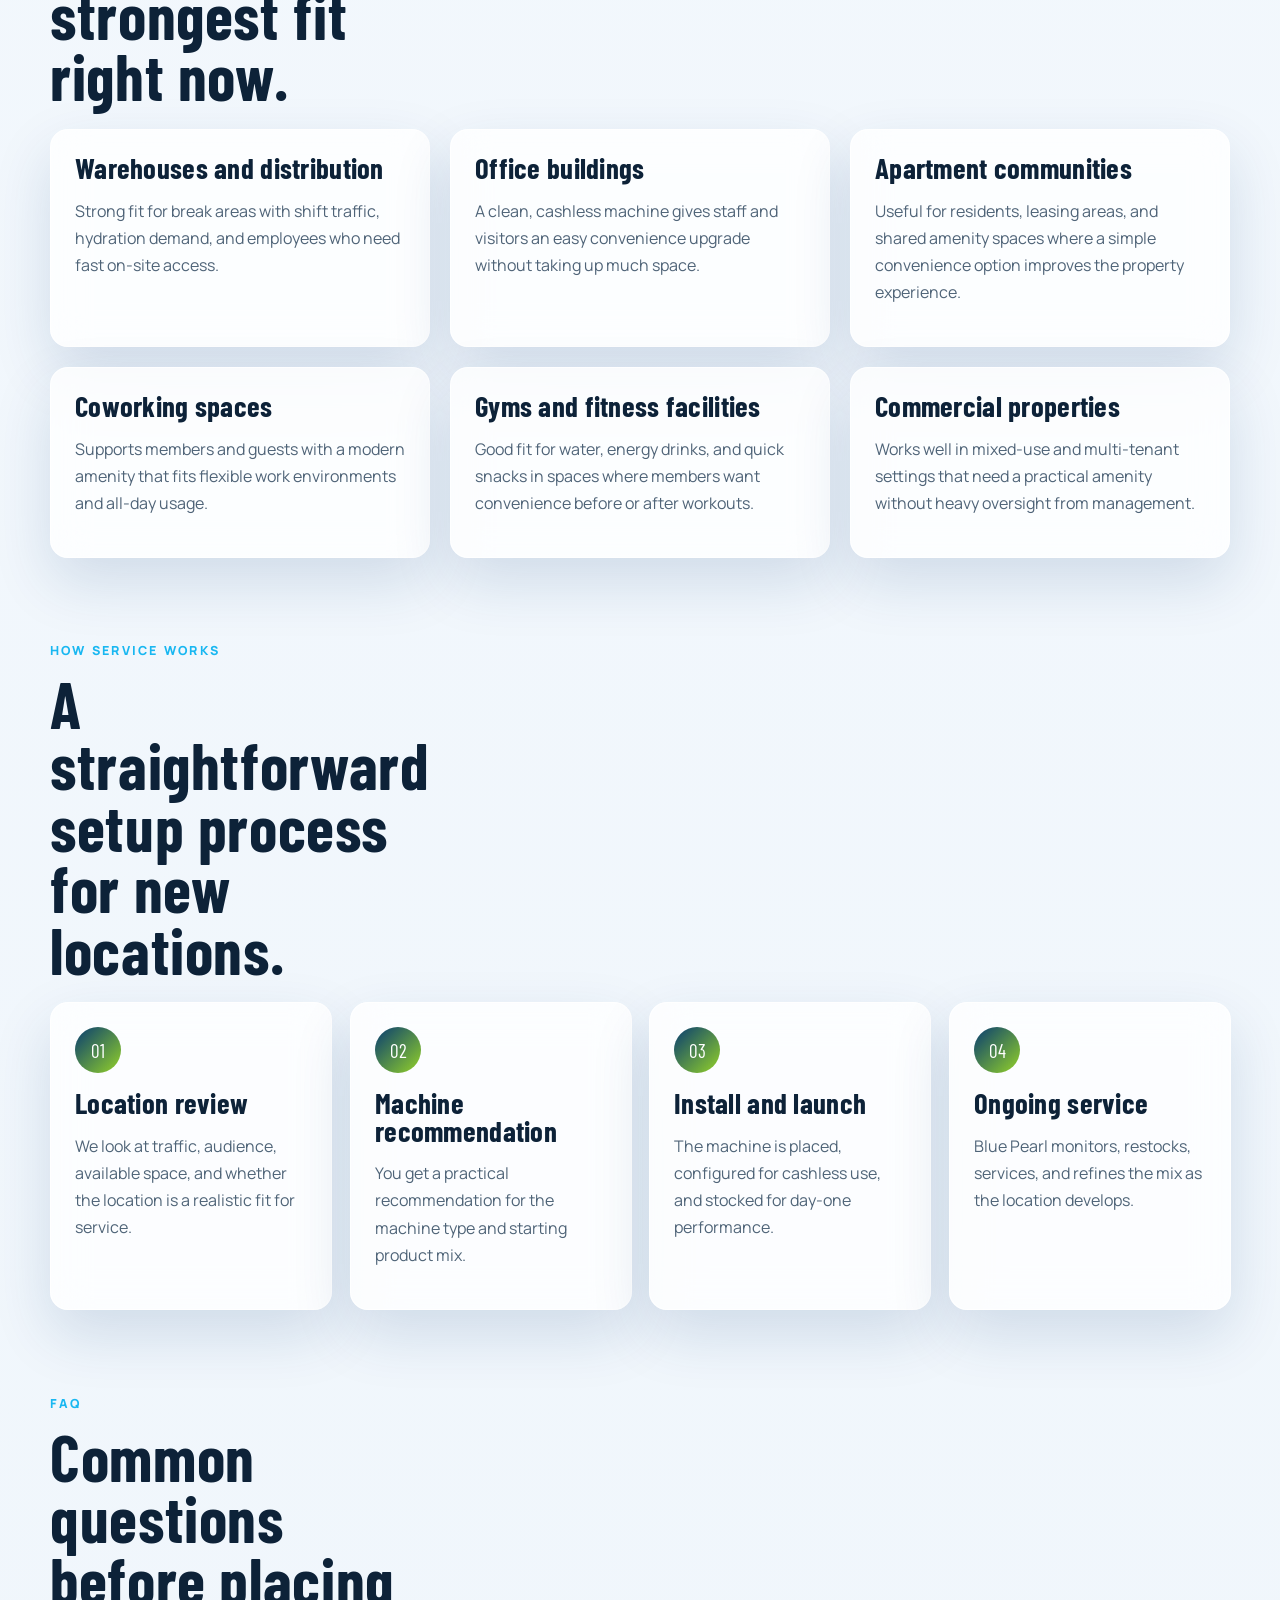
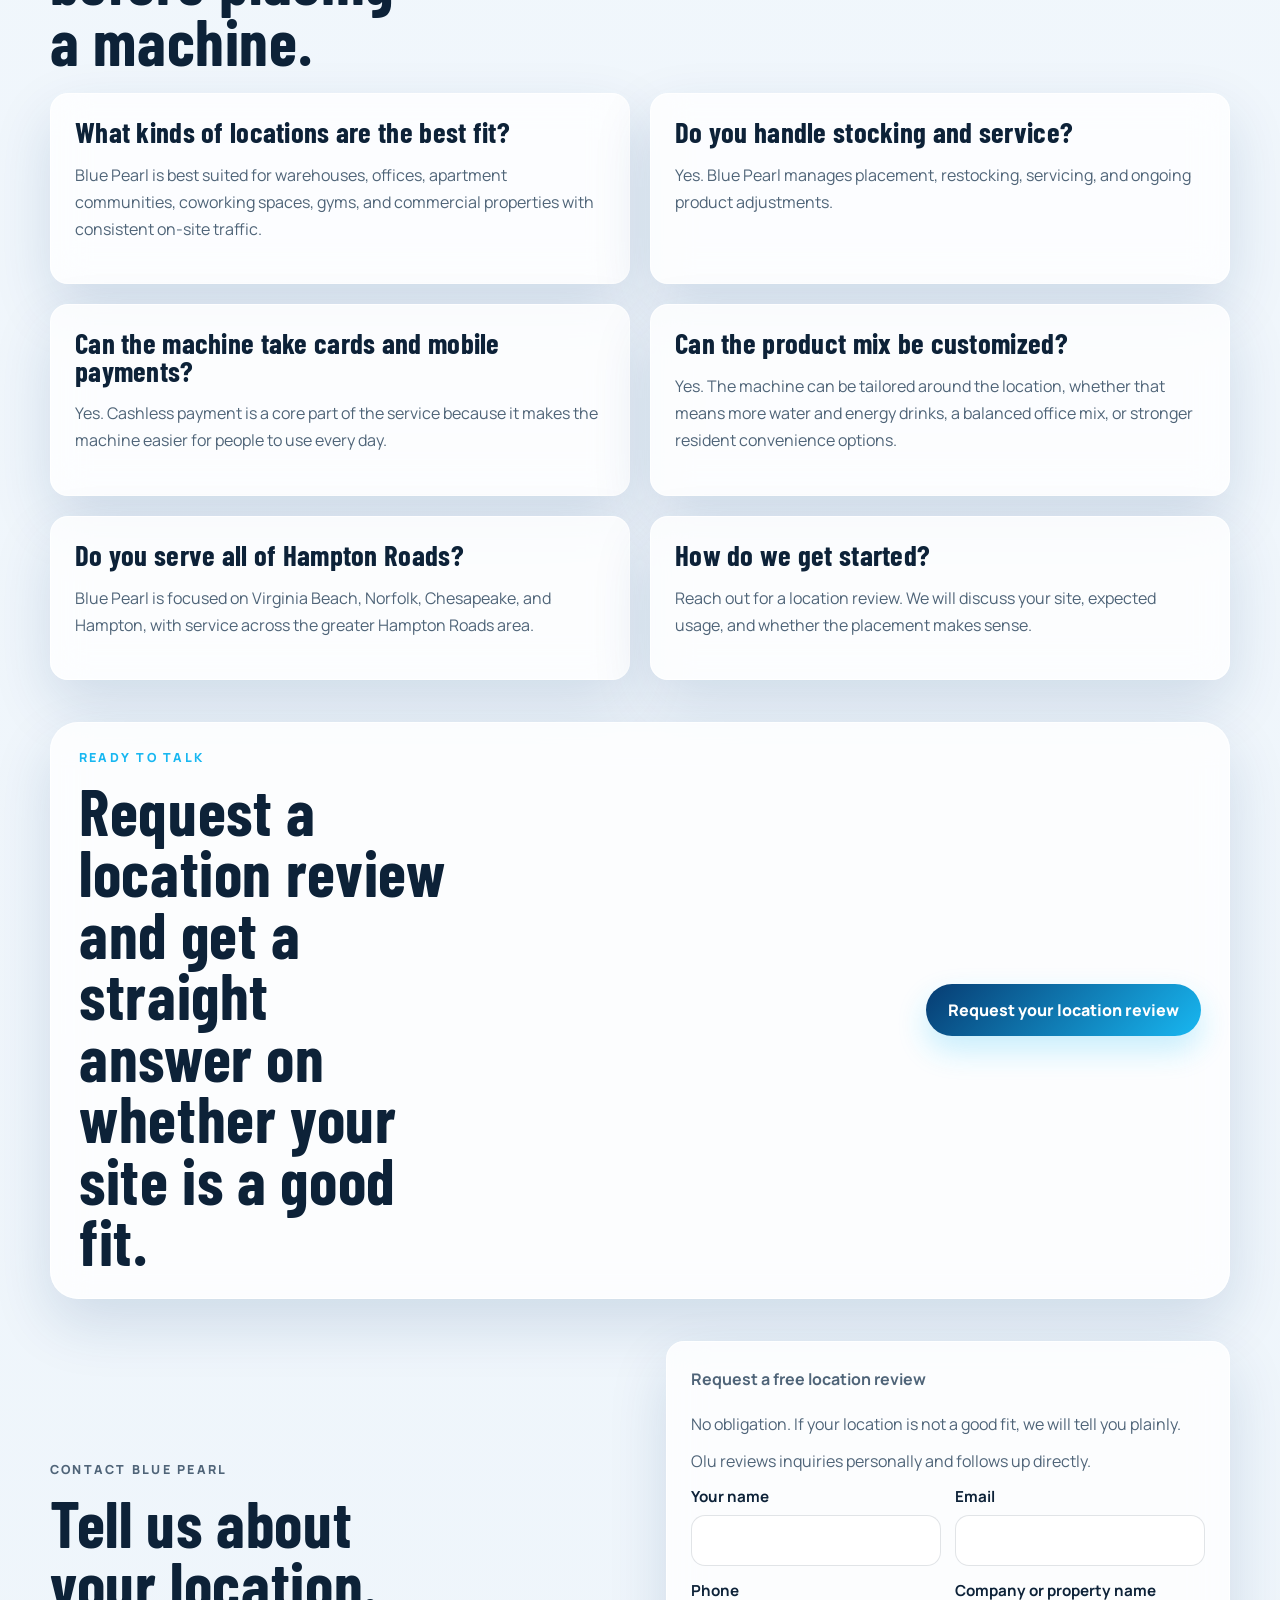
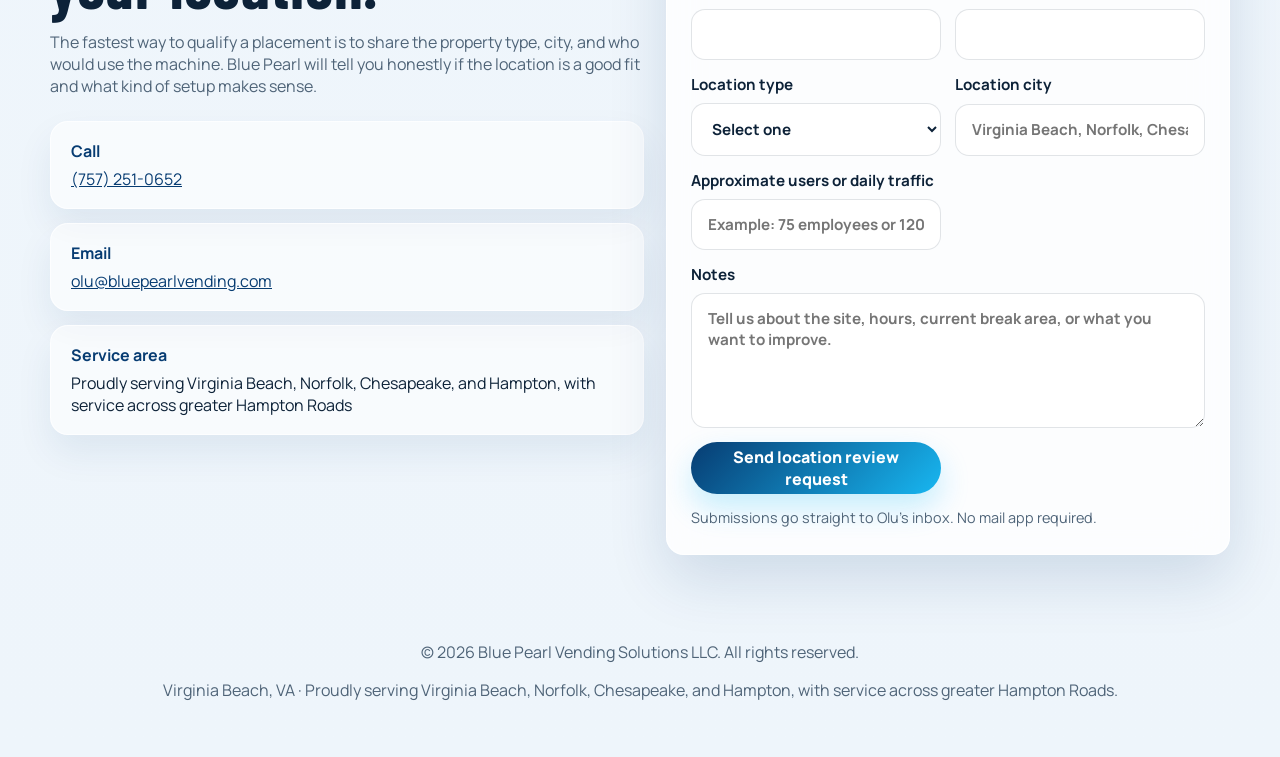
==== commit ea813b31: "Promote new front-on machine photo to hero; reshuffle proof image" ====
--- a/index.html
+++ b/index.html
@@ -21,13 +21,13 @@
   <meta property="og:title" content="Blue Pearl Vending Solutions LLC | Vending Machine Service in Hampton Roads, VA">
   <meta property="og:description" content="Local owner-operated vending service with modern cashless combo machines, customized product mix, and dependable restocking across Hampton Roads.">
   <meta property="og:url" content="https://bluepearlvending.com/">
-  <meta property="og:image" content="https://bluepearlvending.com/machine-full-view.jpg">
-  <meta property="og:image:alt" content="Blue Pearl vending machine installed at a Hampton Roads workplace">
+  <meta property="og:image" content="https://bluepearlvending.com/machine-stocked-front.jpg">
+  <meta property="og:image:alt" content="Blue Pearl vending machine stocked and ready at a Hampton Roads workplace">
 
   <meta name="twitter:card" content="summary_large_image">
   <meta name="twitter:title" content="Blue Pearl Vending Solutions LLC | Hampton Roads Vending Service">
   <meta name="twitter:description" content="Modern cashless vending service for Hampton Roads businesses and properties.">
-  <meta name="twitter:image" content="https://bluepearlvending.com/machine-full-view.jpg">
+  <meta name="twitter:image" content="https://bluepearlvending.com/machine-stocked-front.jpg">
 
   <link rel="preconnect" href="https://fonts.googleapis.com">
   <link rel="preconnect" href="https://fonts.gstatic.com" crossorigin>
@@ -150,8 +150,8 @@
         <aside class="hero-card">
           <img
             class="hero-image"
-            src="machine-full-view.jpg"
-            alt="Blue Pearl vending machine installed at a Hampton Roads workplace, fully stocked with drinks and snacks"
+            src="machine-stocked-front.jpg"
+            alt="Blue Pearl vending machine fully stocked with Coca-Cola, Pepsi, Red Bull, chips, candy, and grab-and-go snacks at a Hampton Roads workplace"
           >
           <div class="hero-overlay">
             <p class="card-label">Built for busy local locations</p>
@@ -245,8 +245,8 @@
         <div class="proof-image-wrap">
           <img
             class="section-image"
-            src="machine-stocked-warehouse.jpg"
-            alt="Blue Pearl vending machine stocked with snacks, candy, and drinks at a Hampton Roads warehouse location"
+            src="machine-full-view.jpg"
+            alt="Blue Pearl vending machine installed at a Hampton Roads workplace, fully stocked with drinks and snacks"
           >
         </div>
       </section>
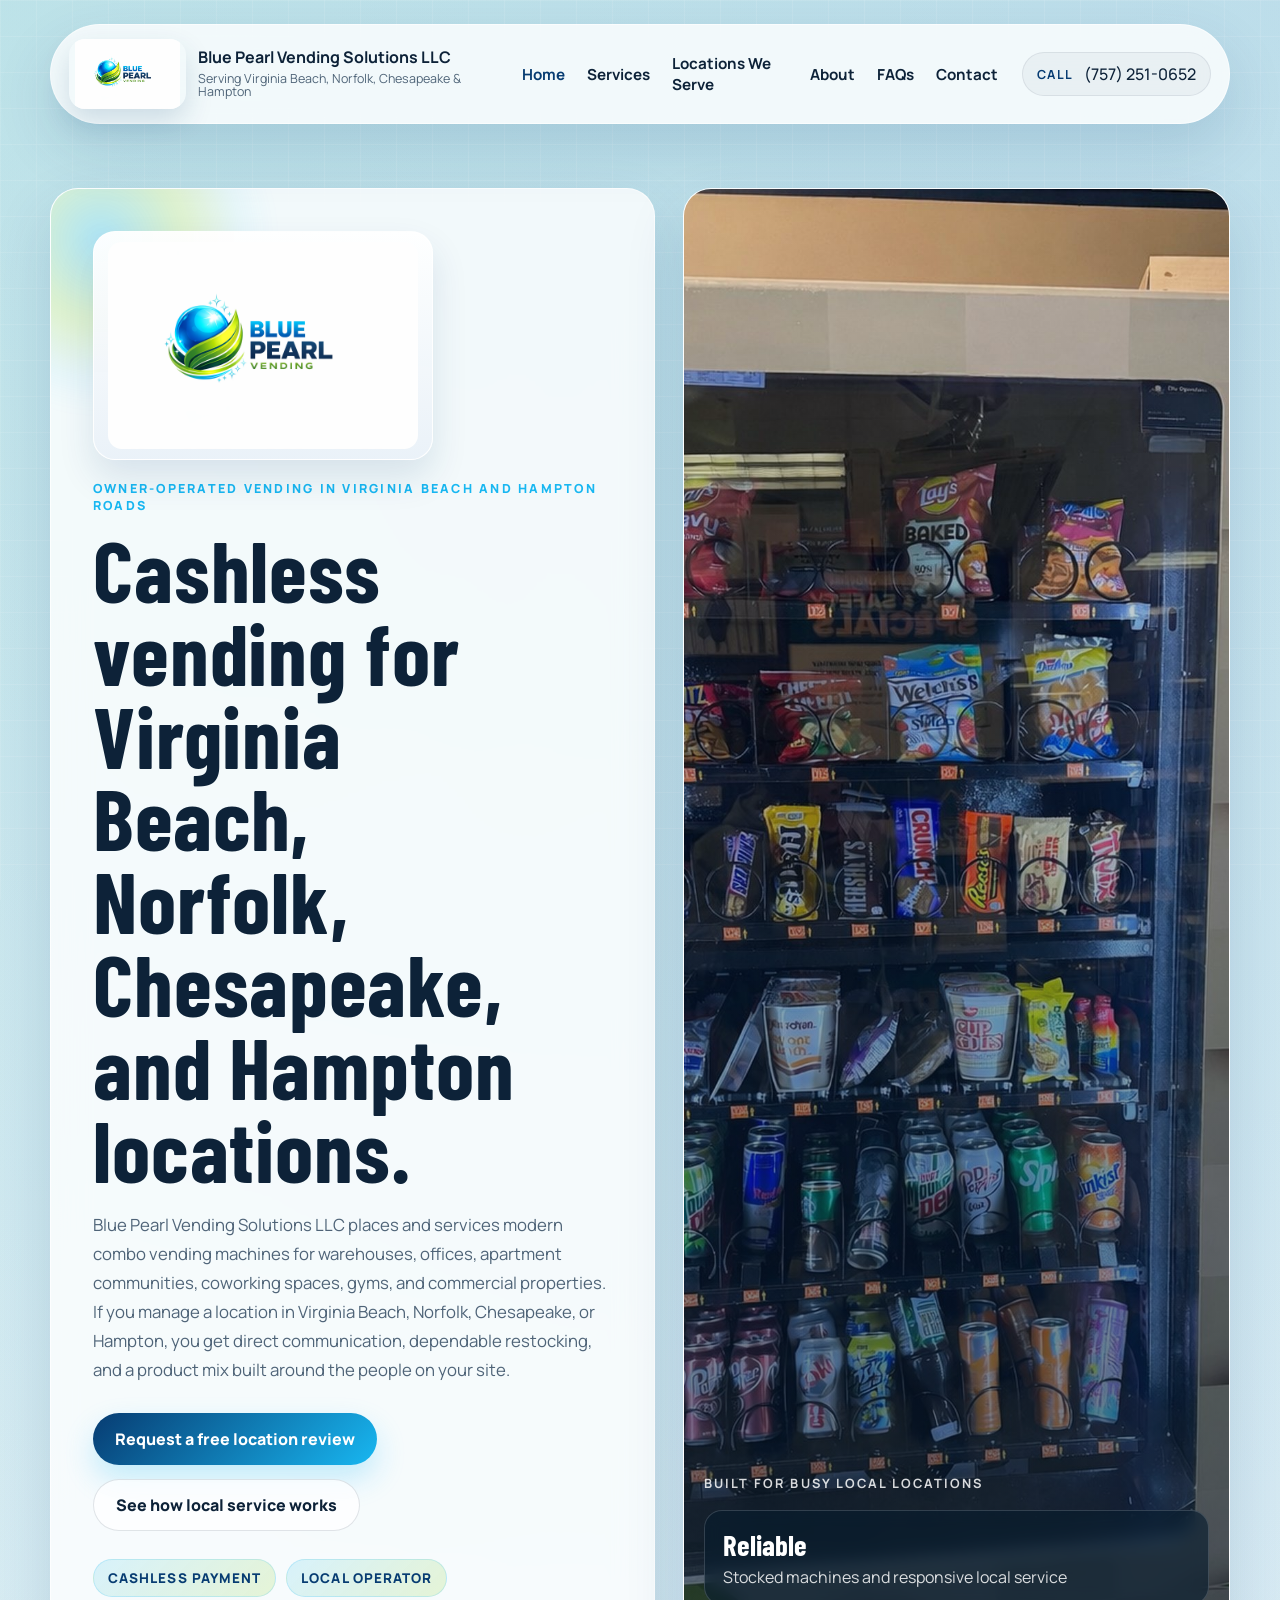
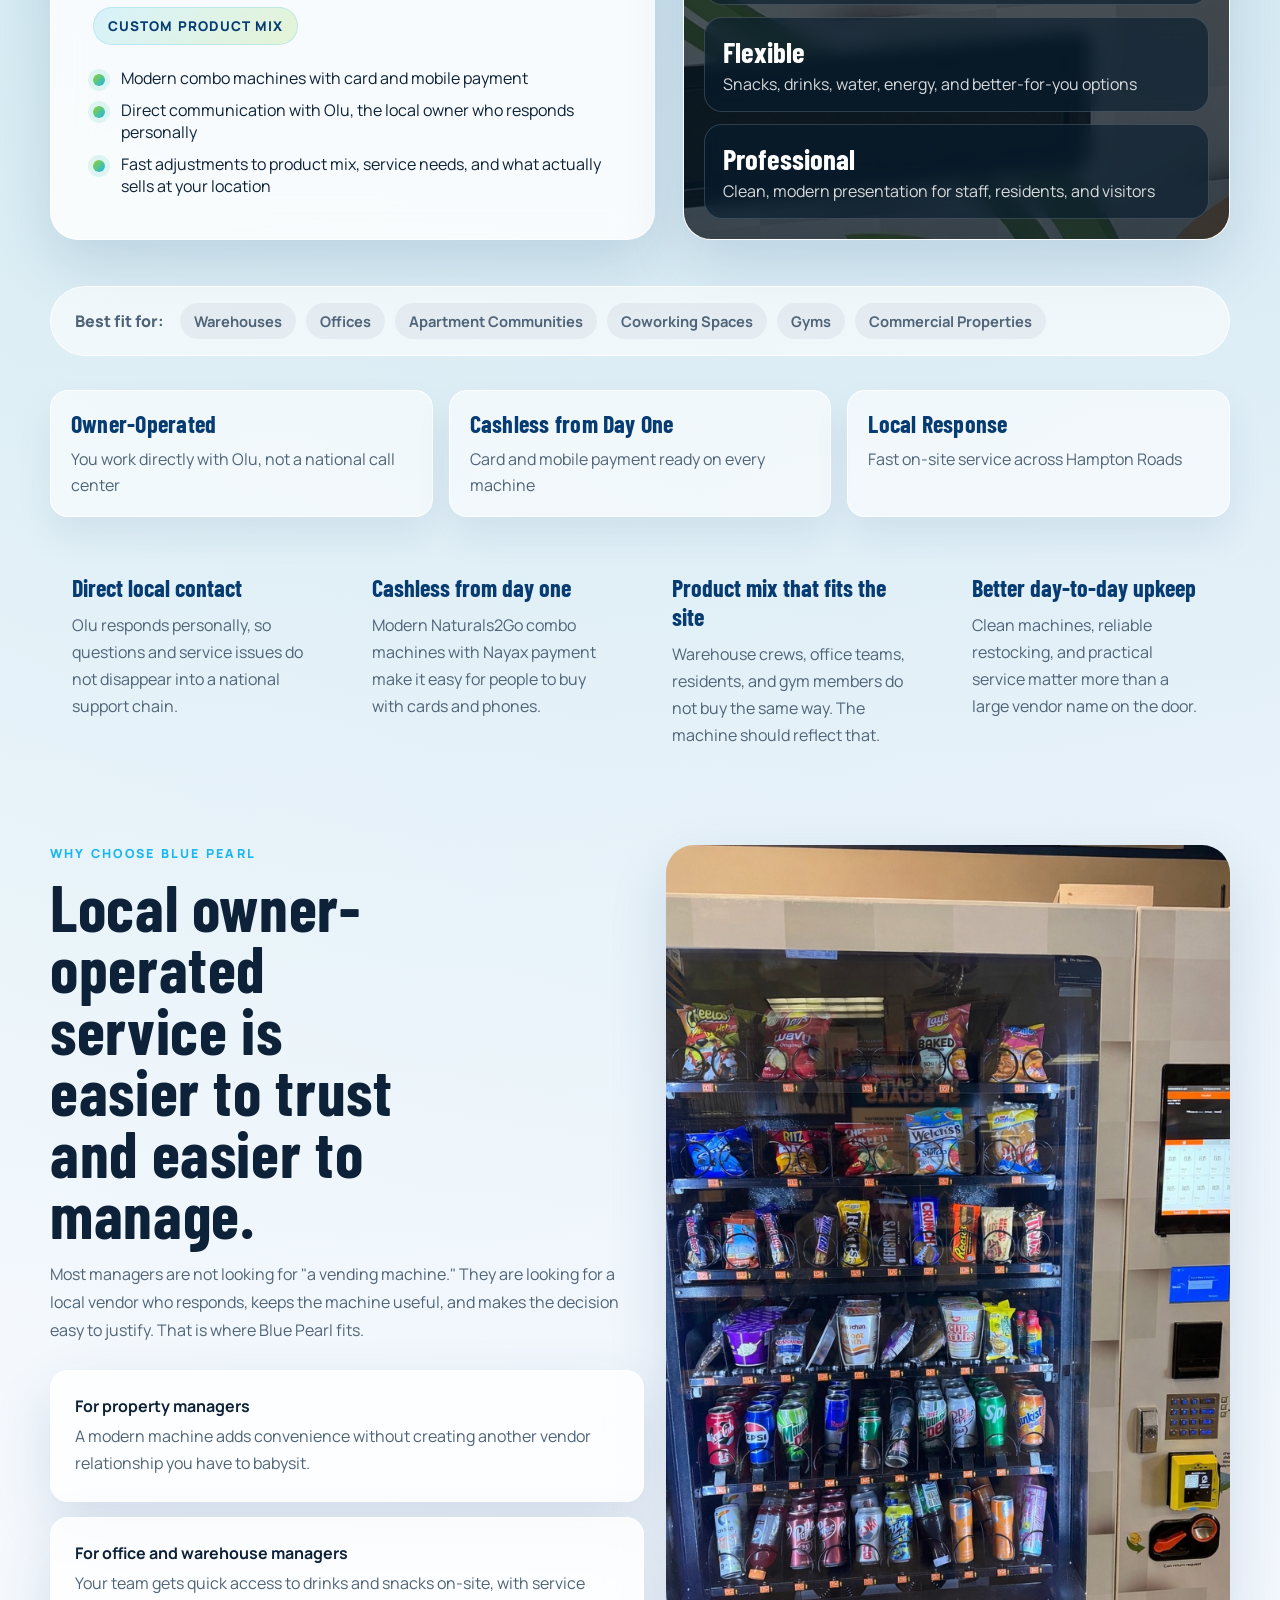
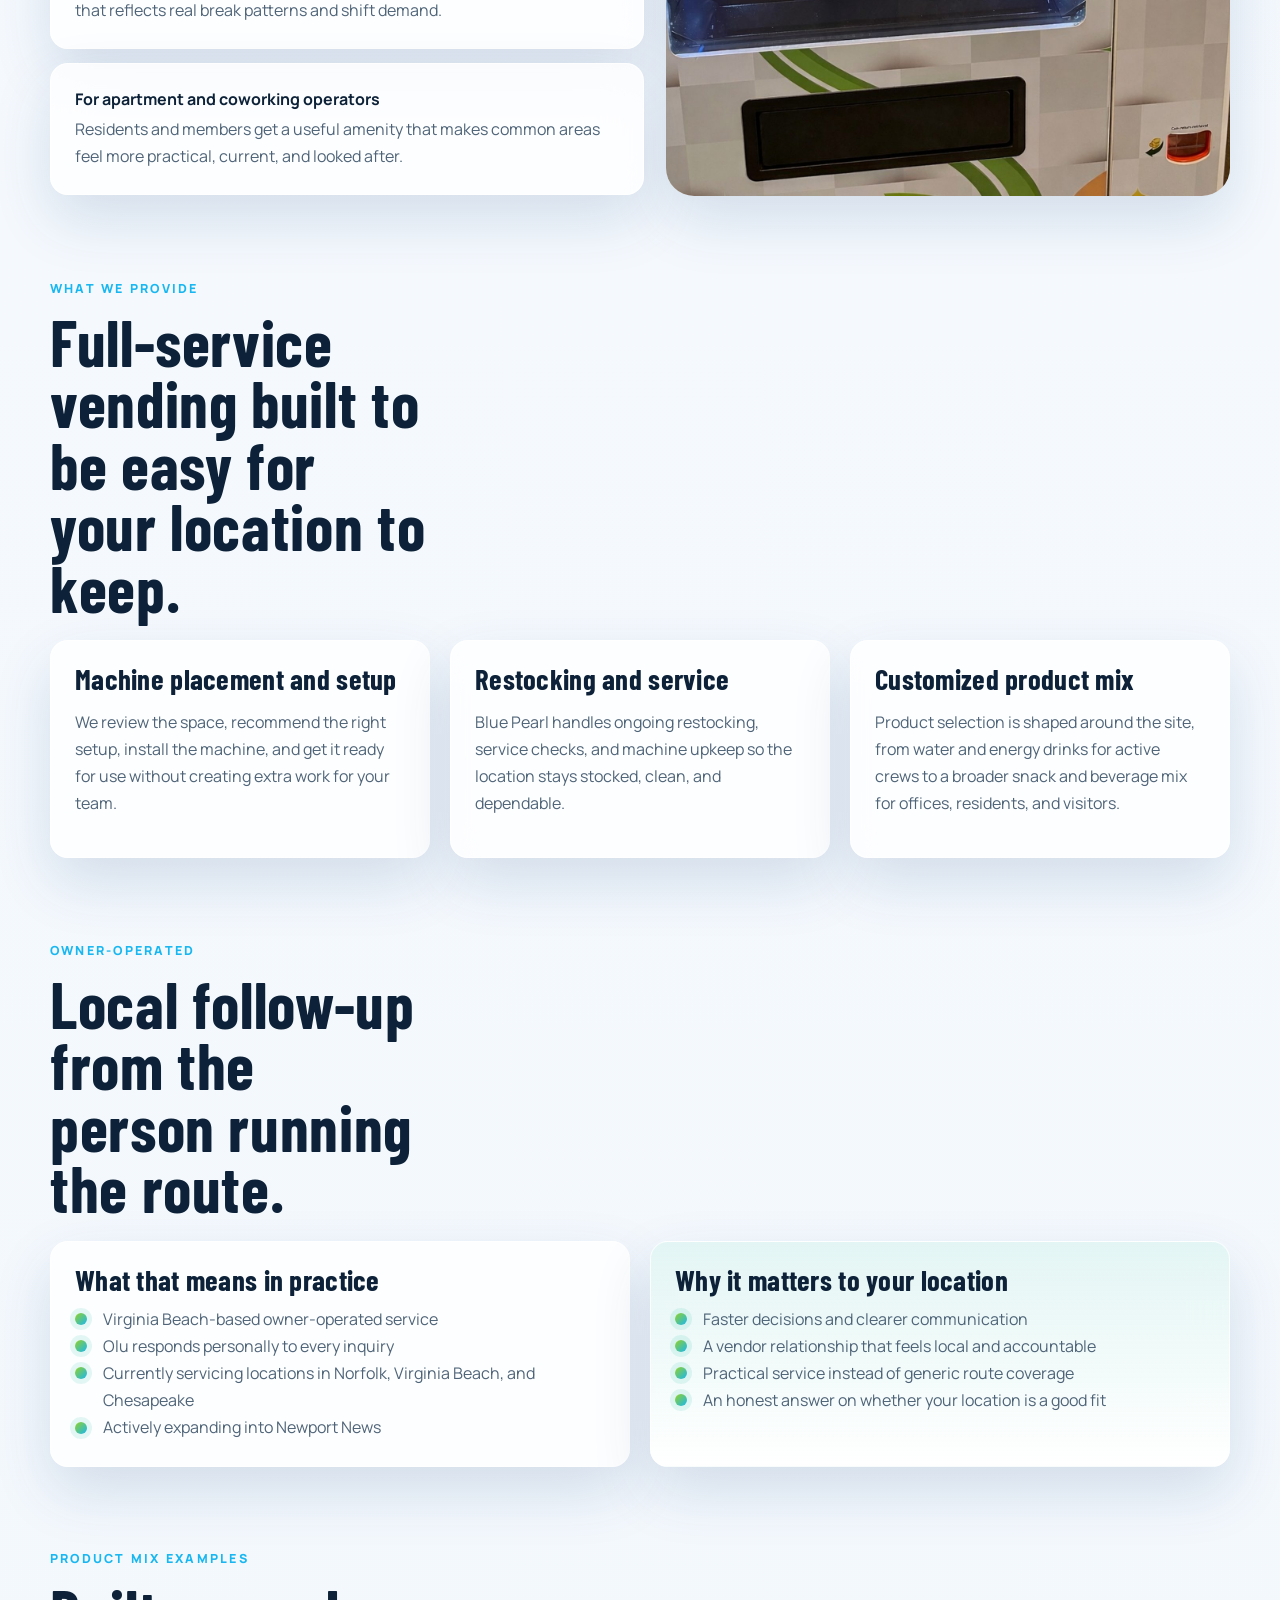
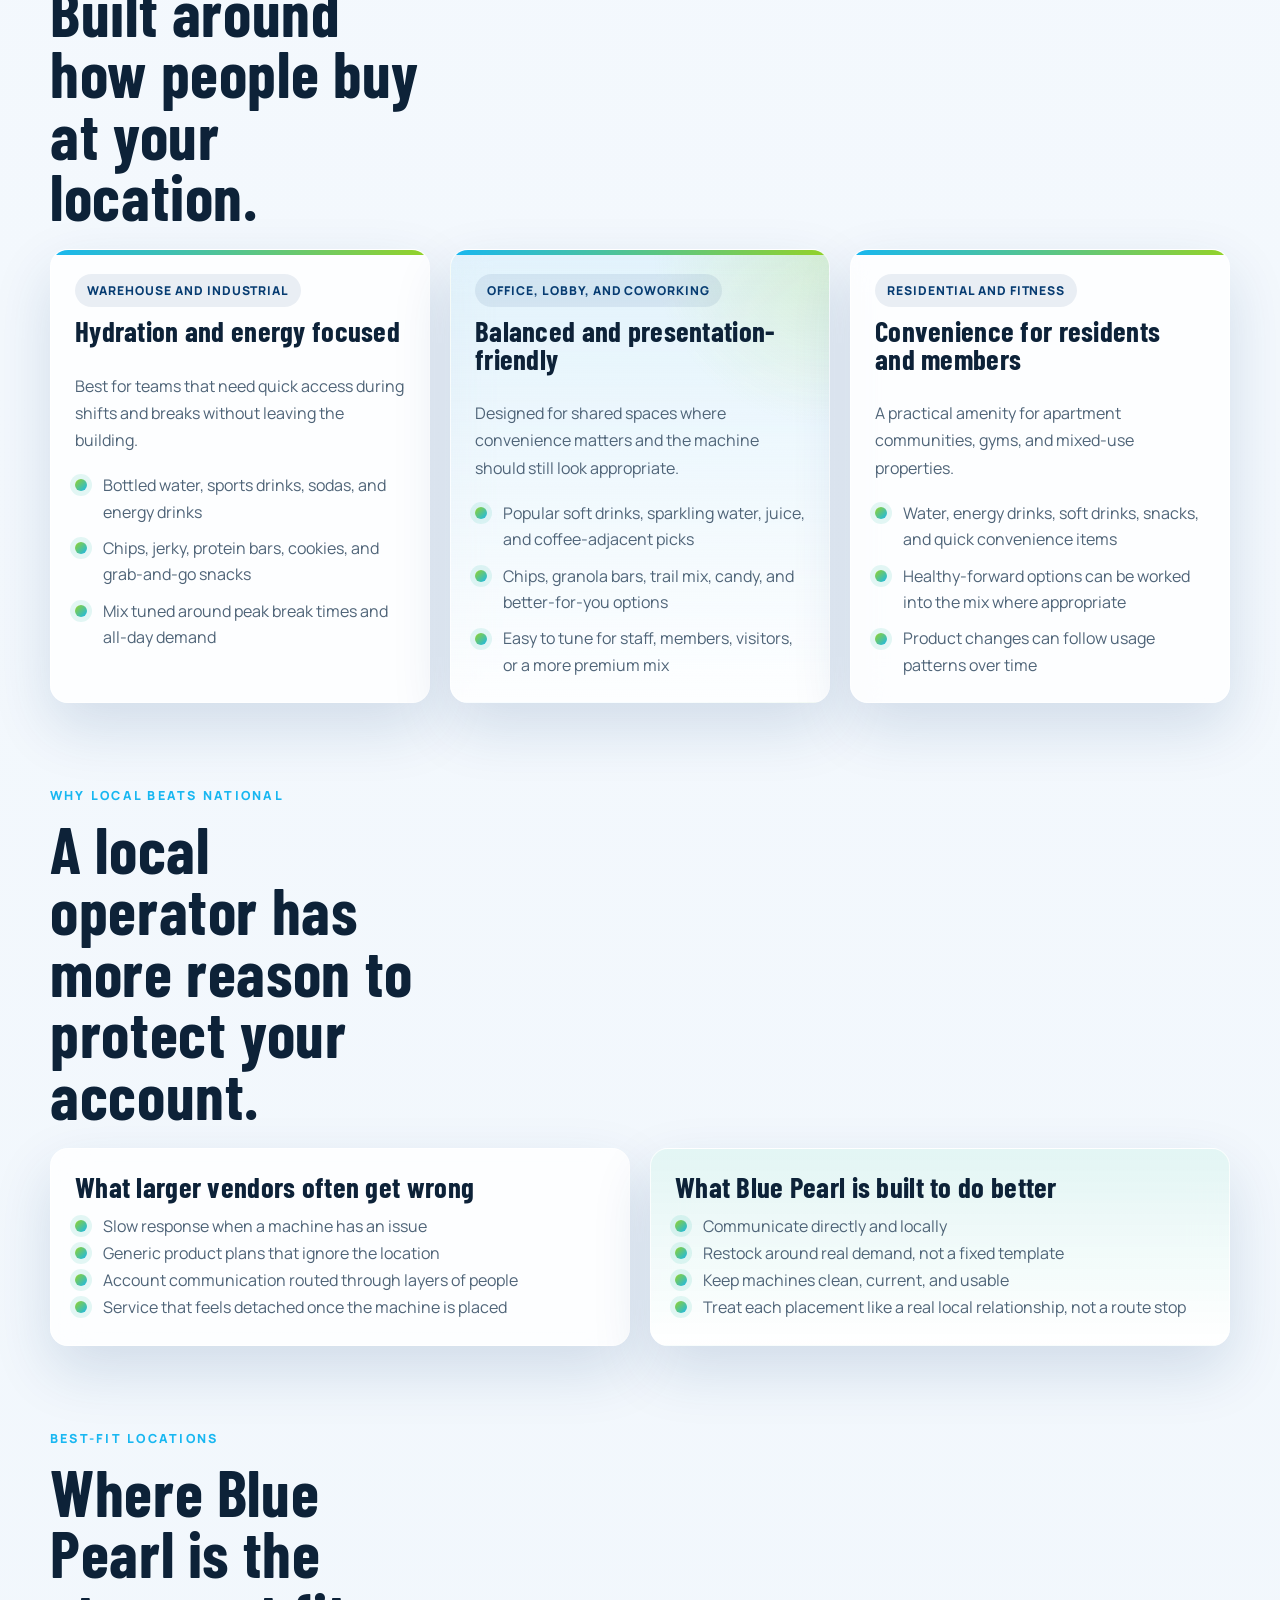
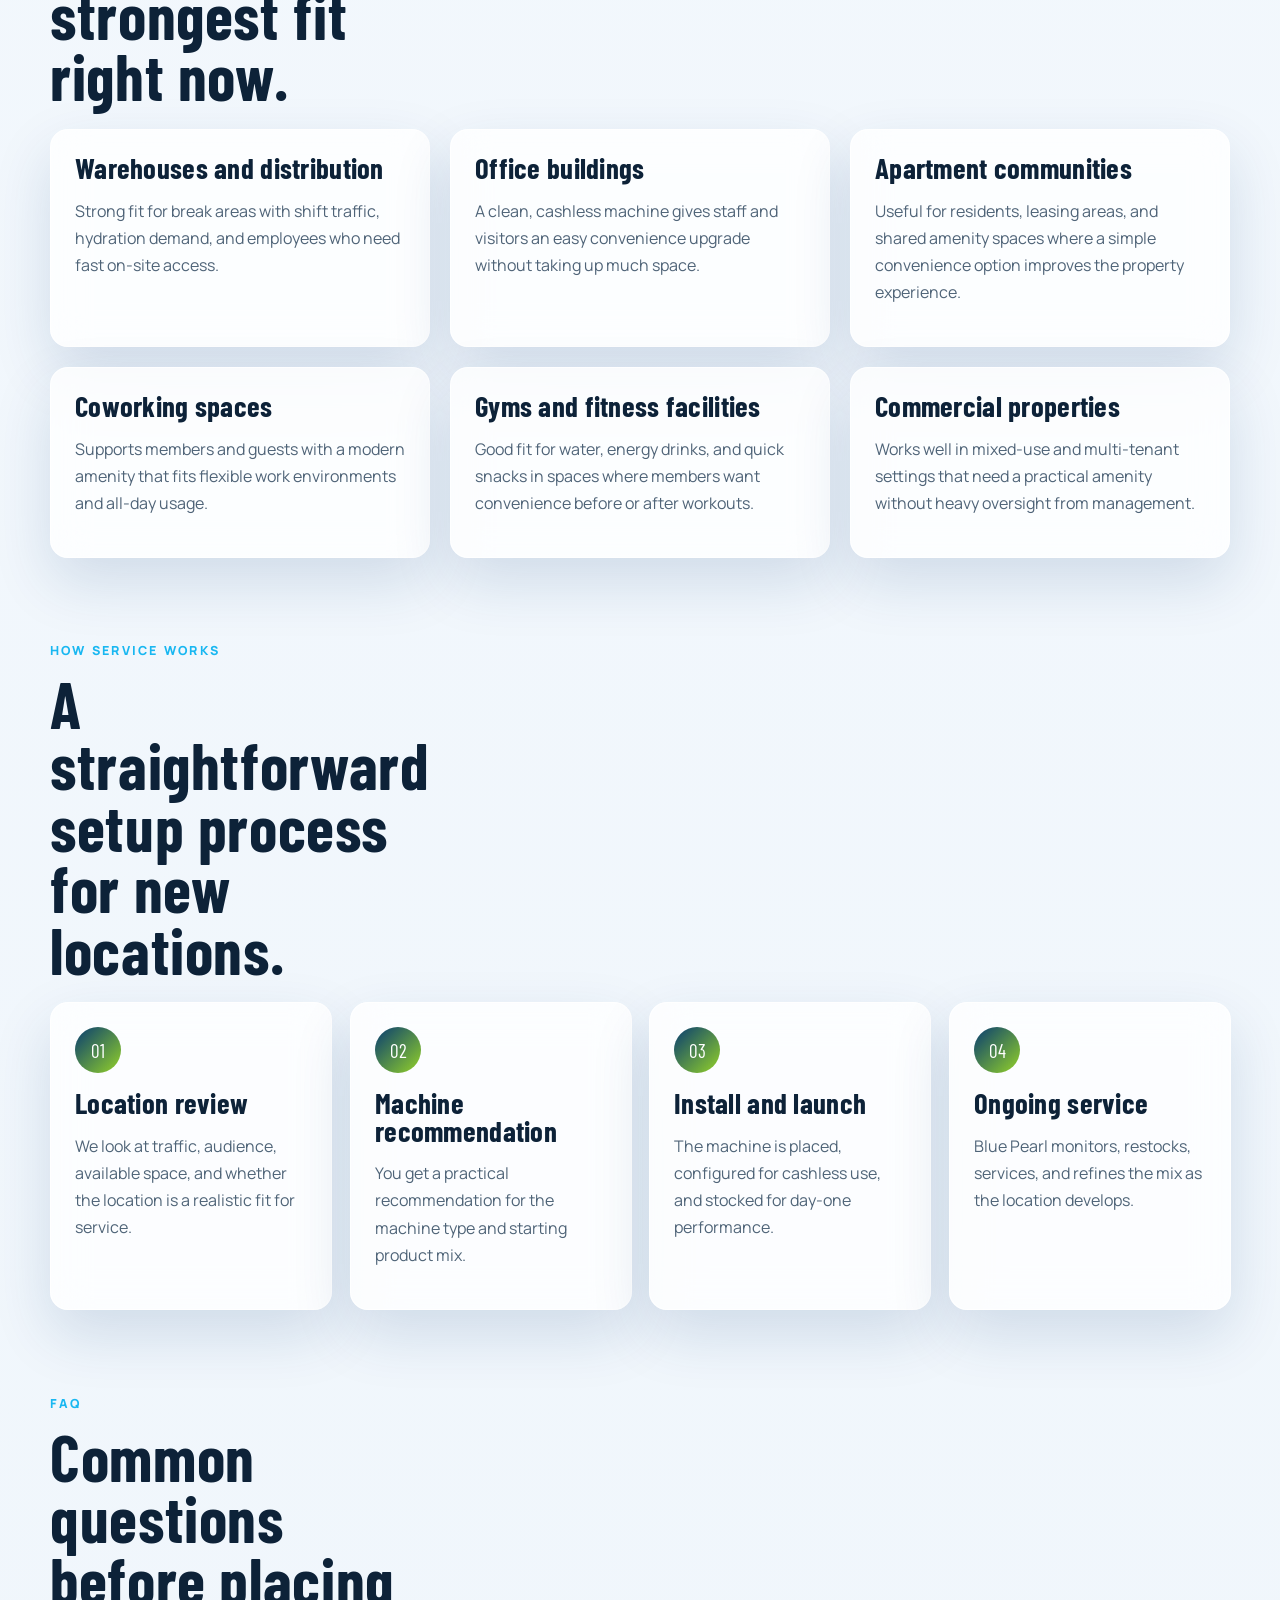
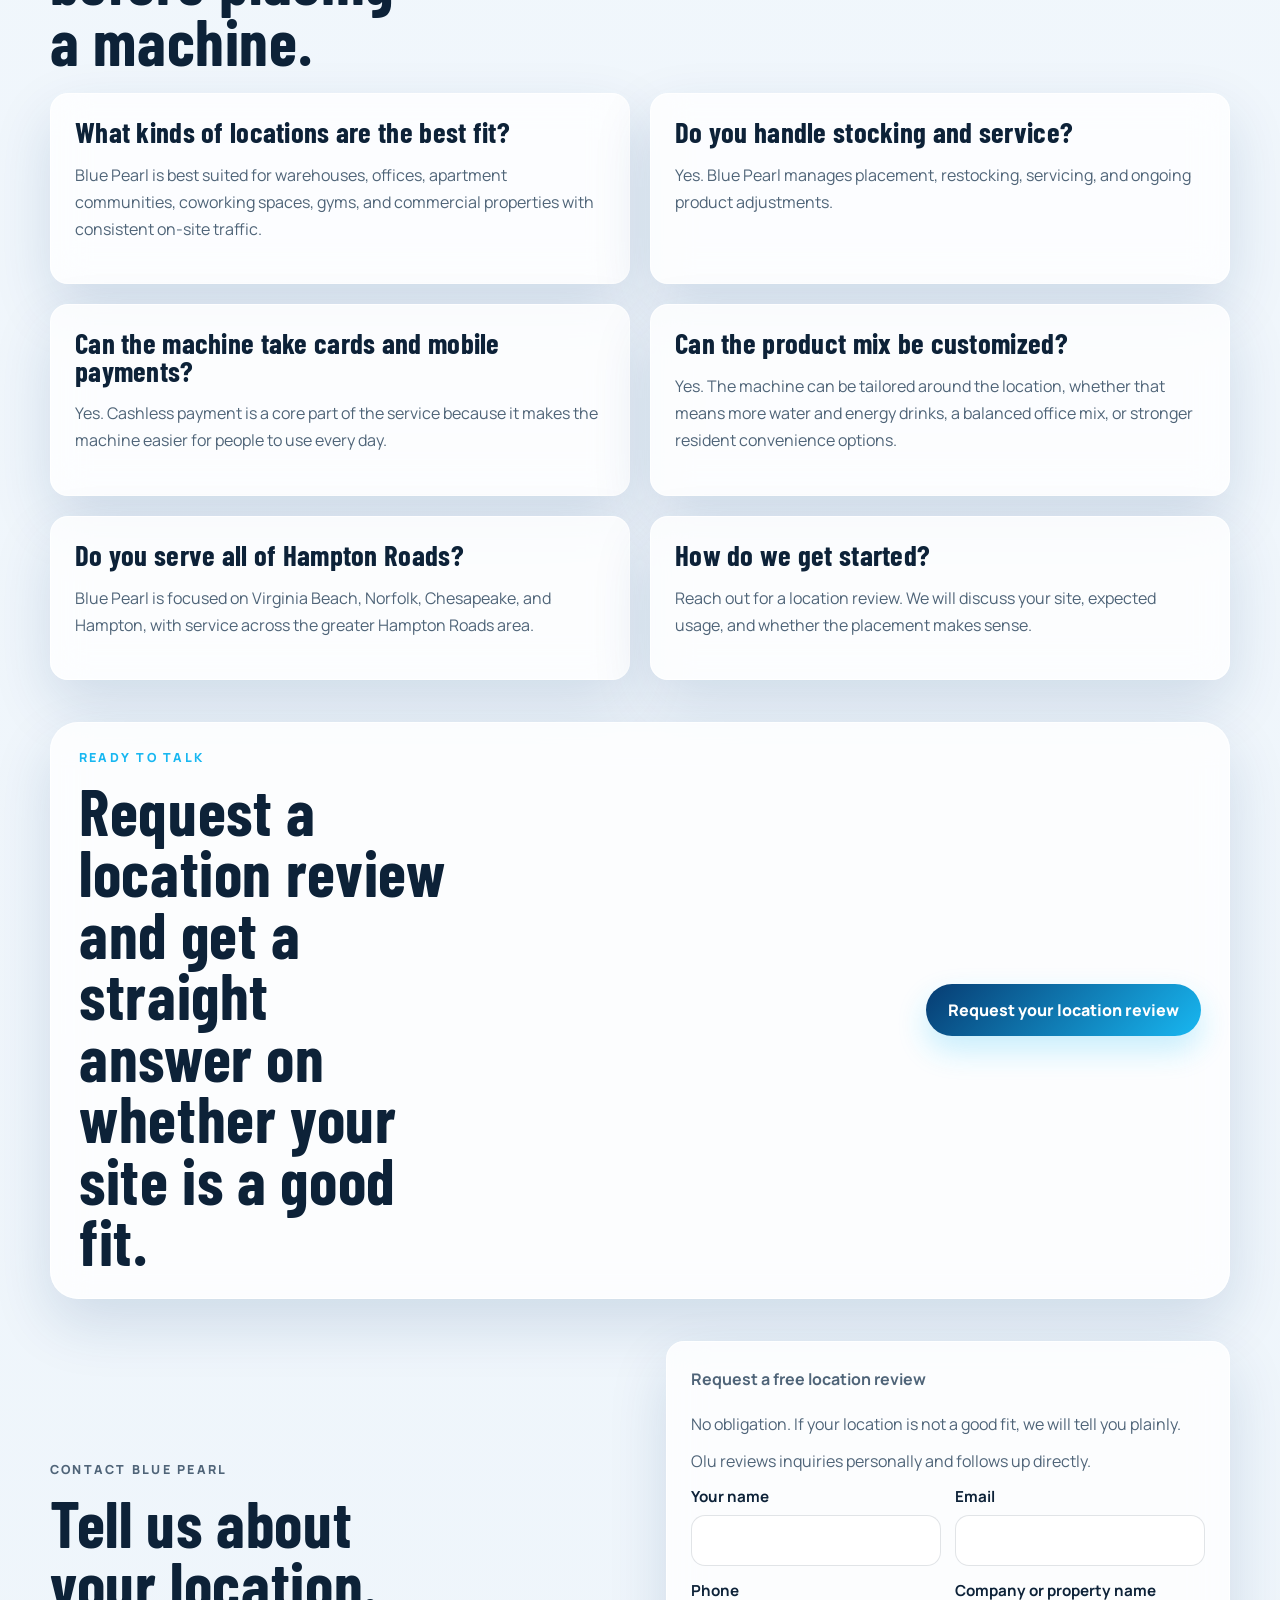
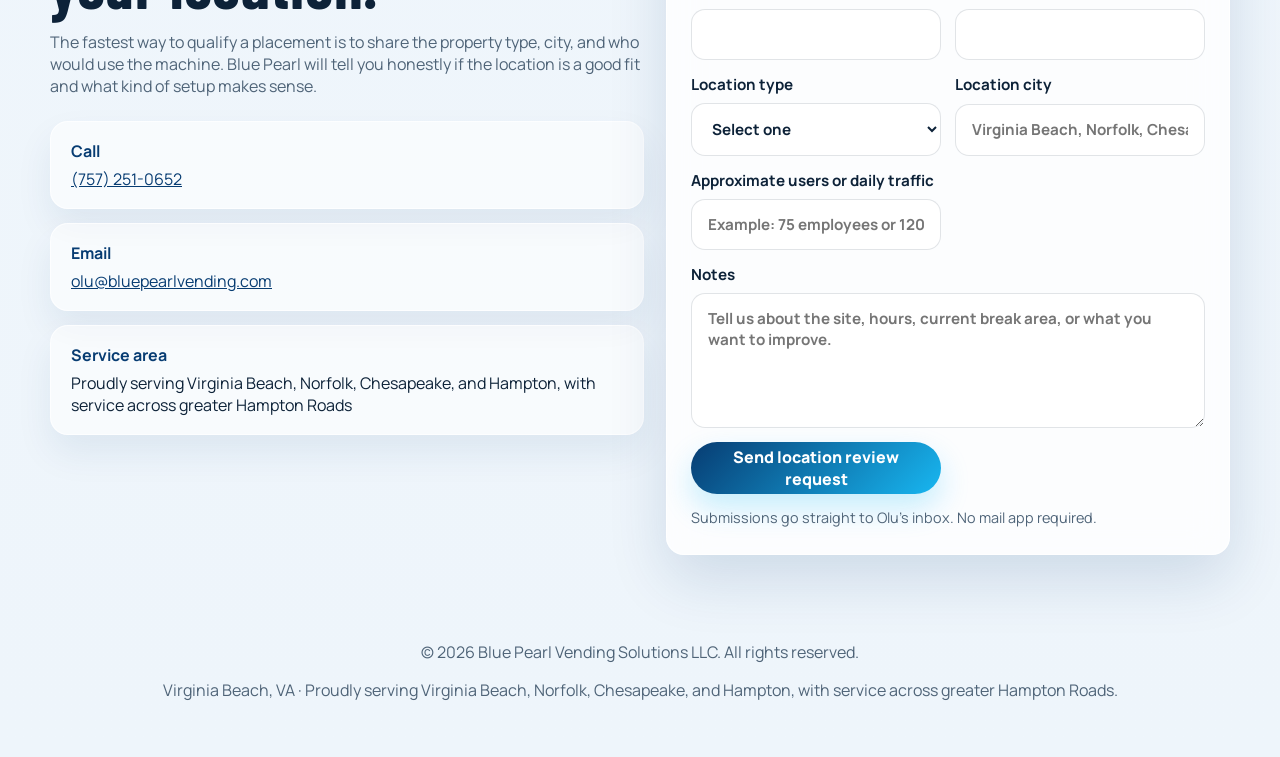
==== commit 18e1a802: "Use front-on stocked photo for proof section" ====
--- a/index.html
+++ b/index.html
@@ -245,7 +245,7 @@
         <div class="proof-image-wrap">
           <img
             class="section-image"
-            src="machine-full-view.jpg"
+            src="machine-stocked-front.jpg"
             alt="Blue Pearl vending machine installed at a Hampton Roads workplace, fully stocked with drinks and snacks"
           >
         </div>
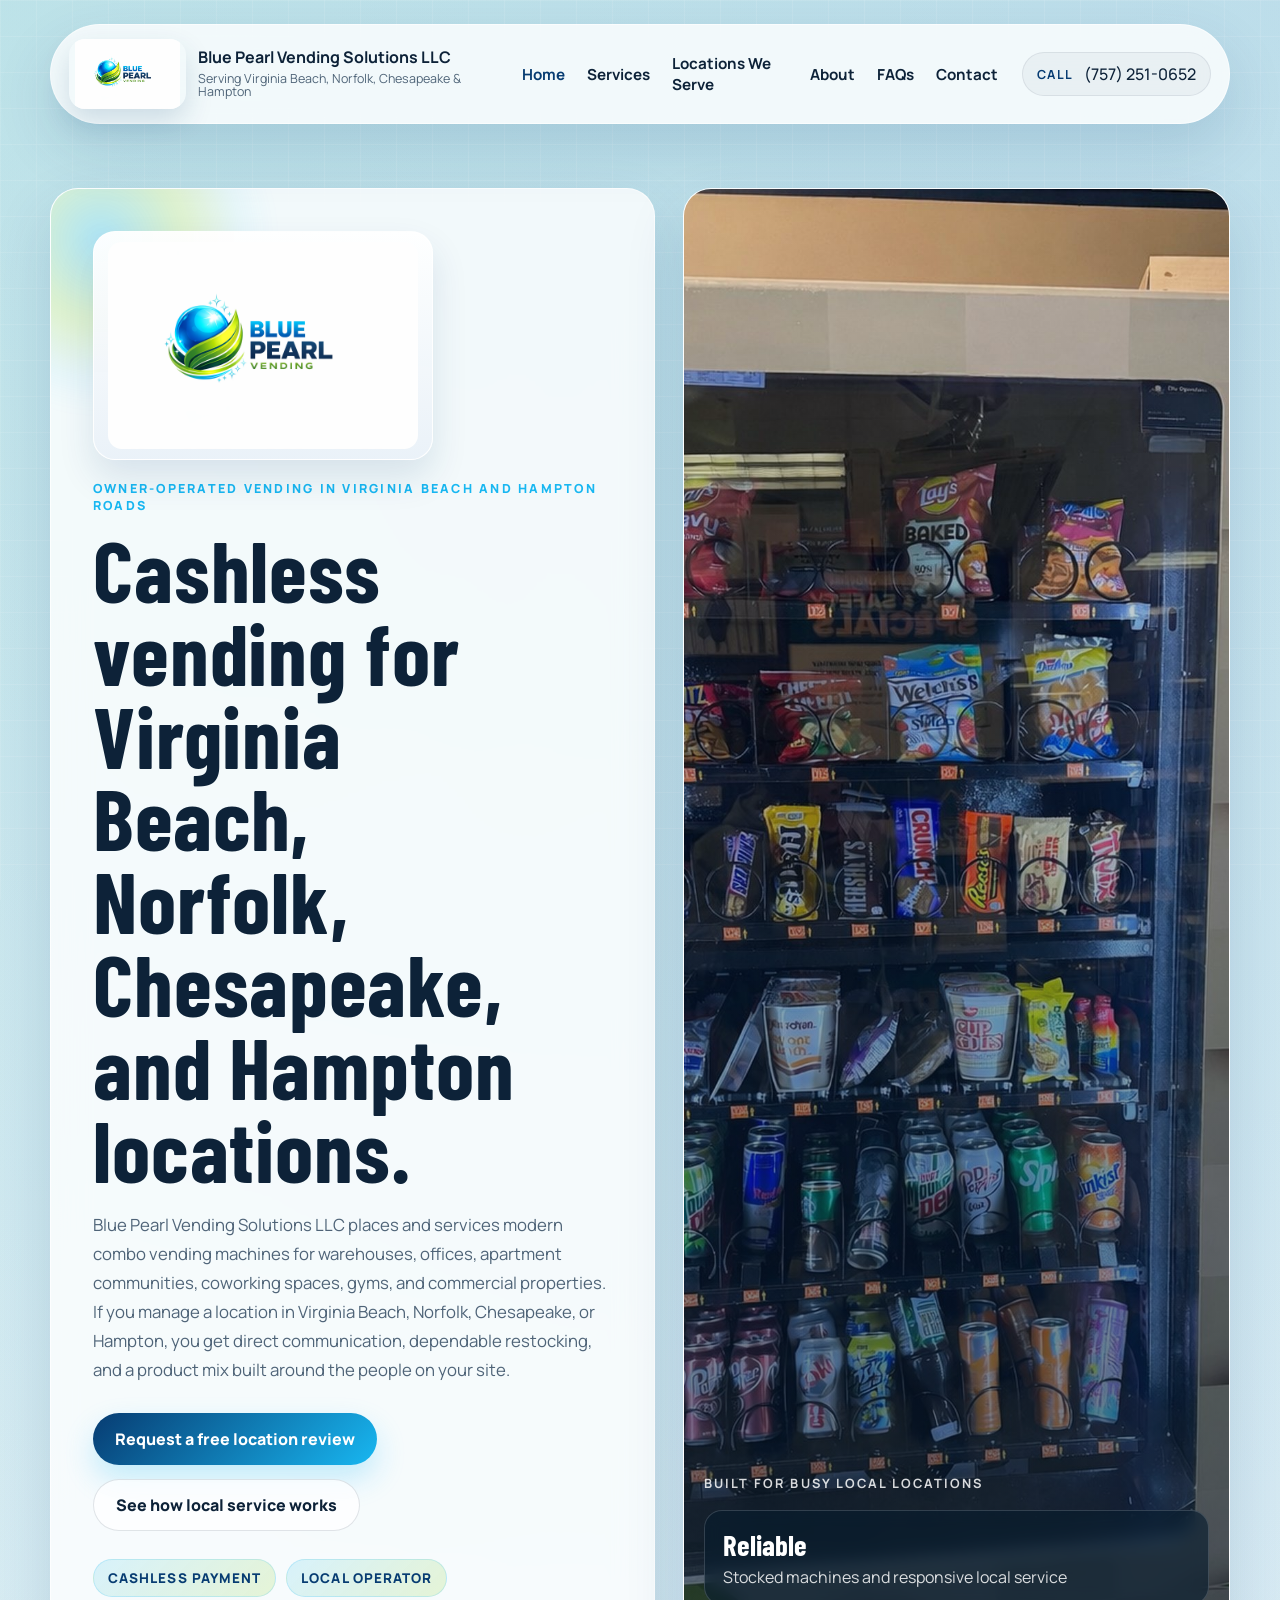
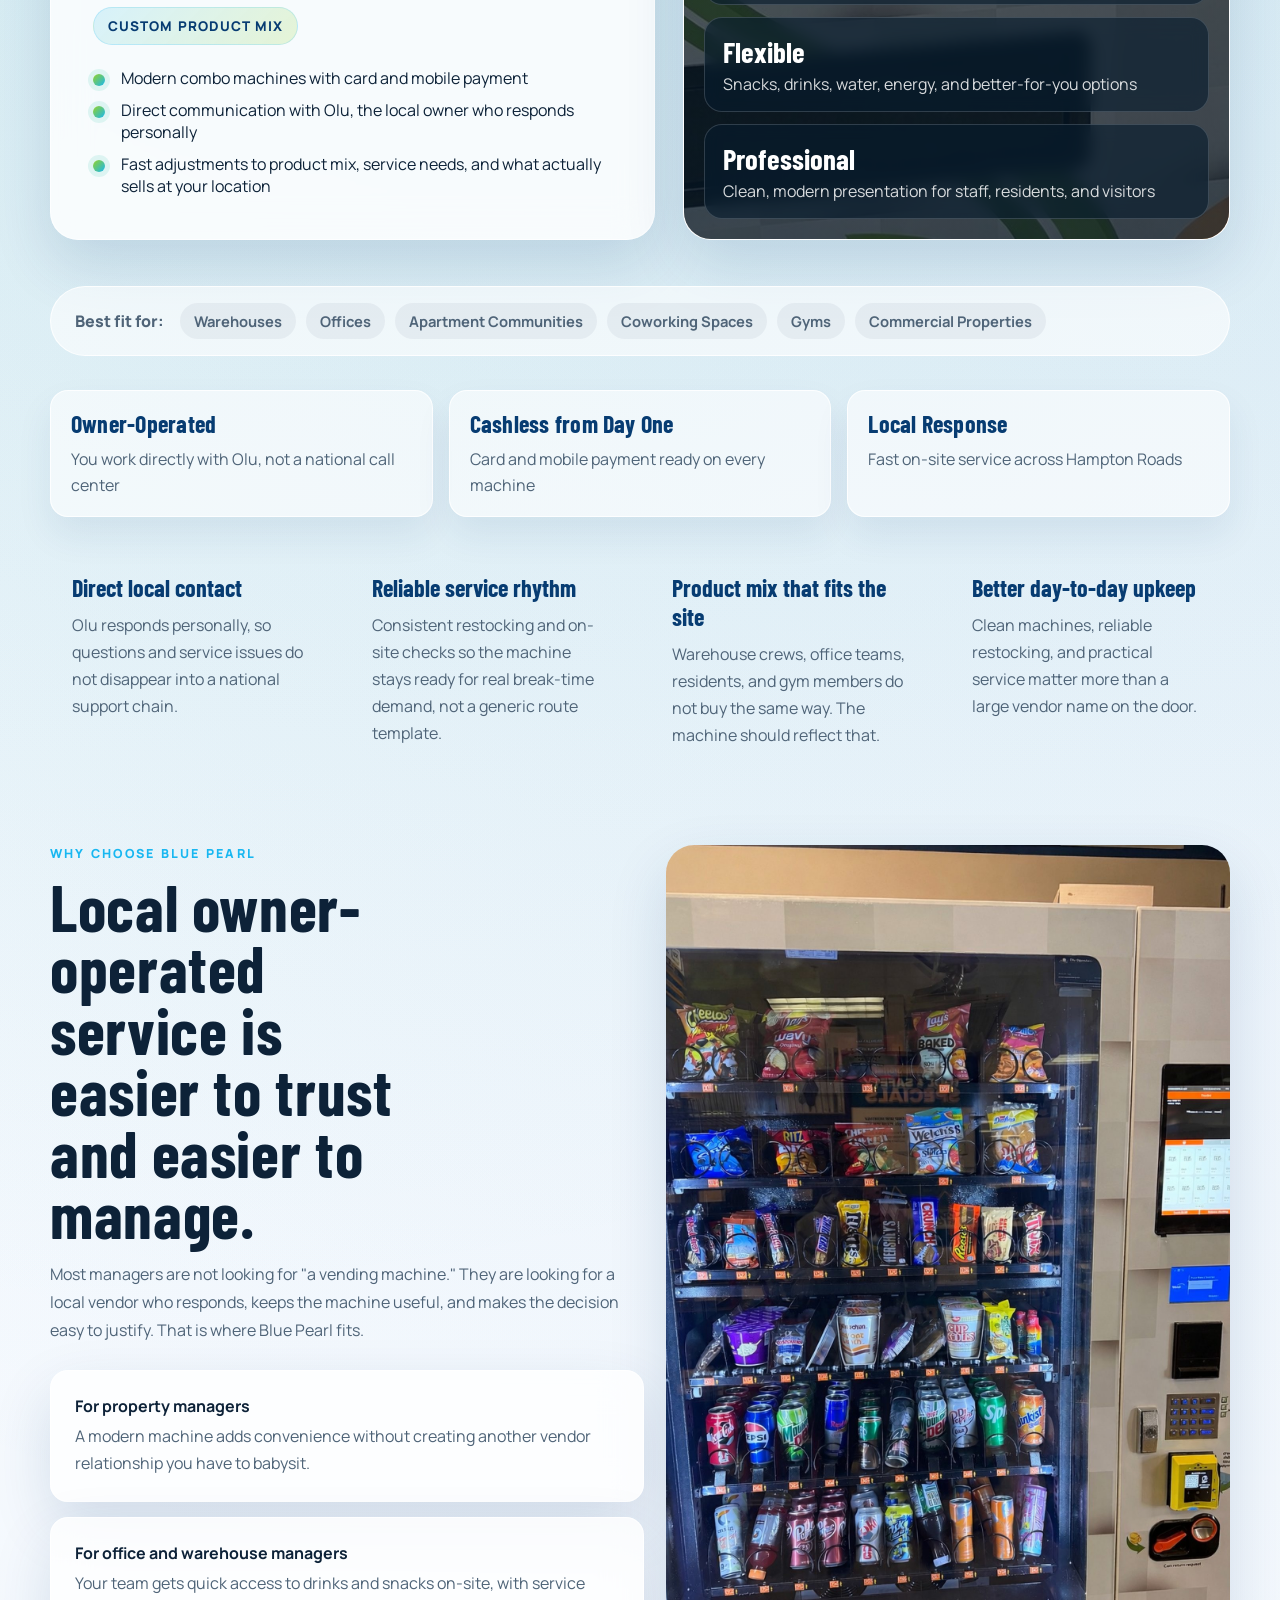
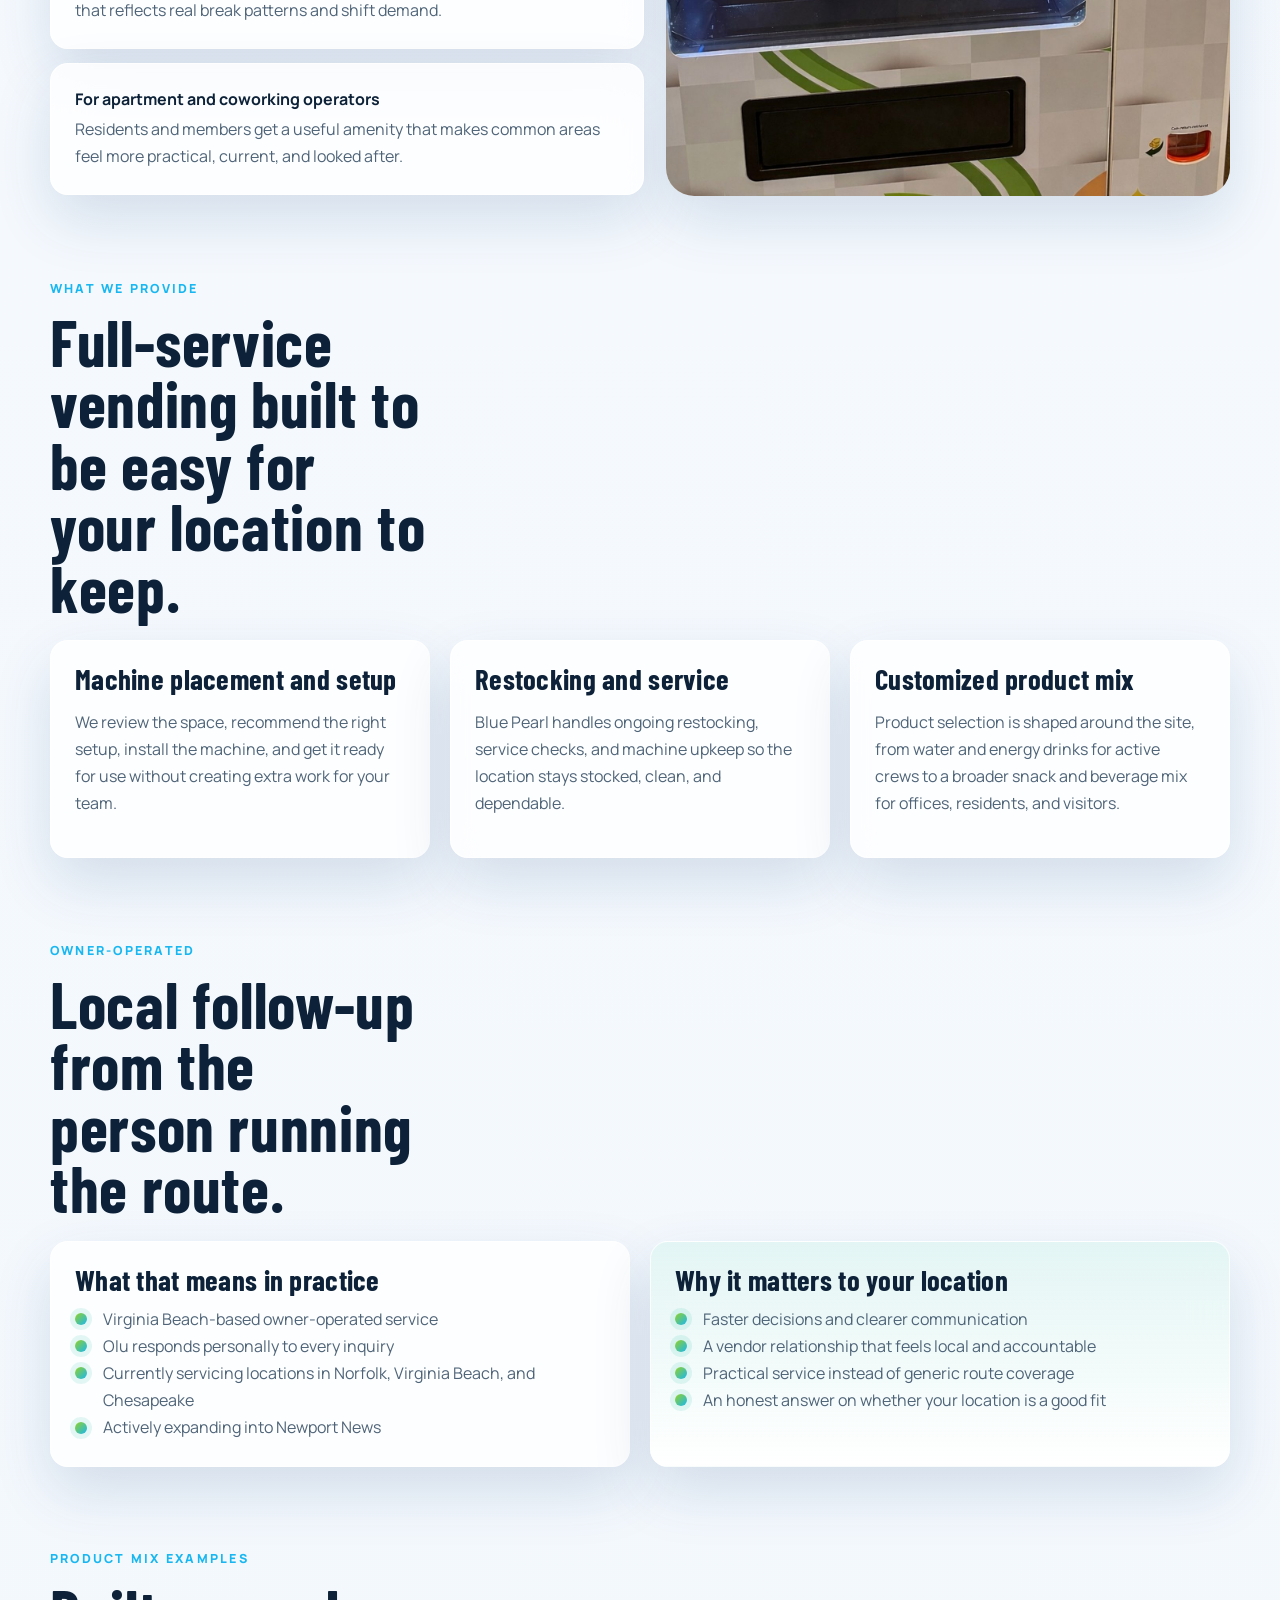
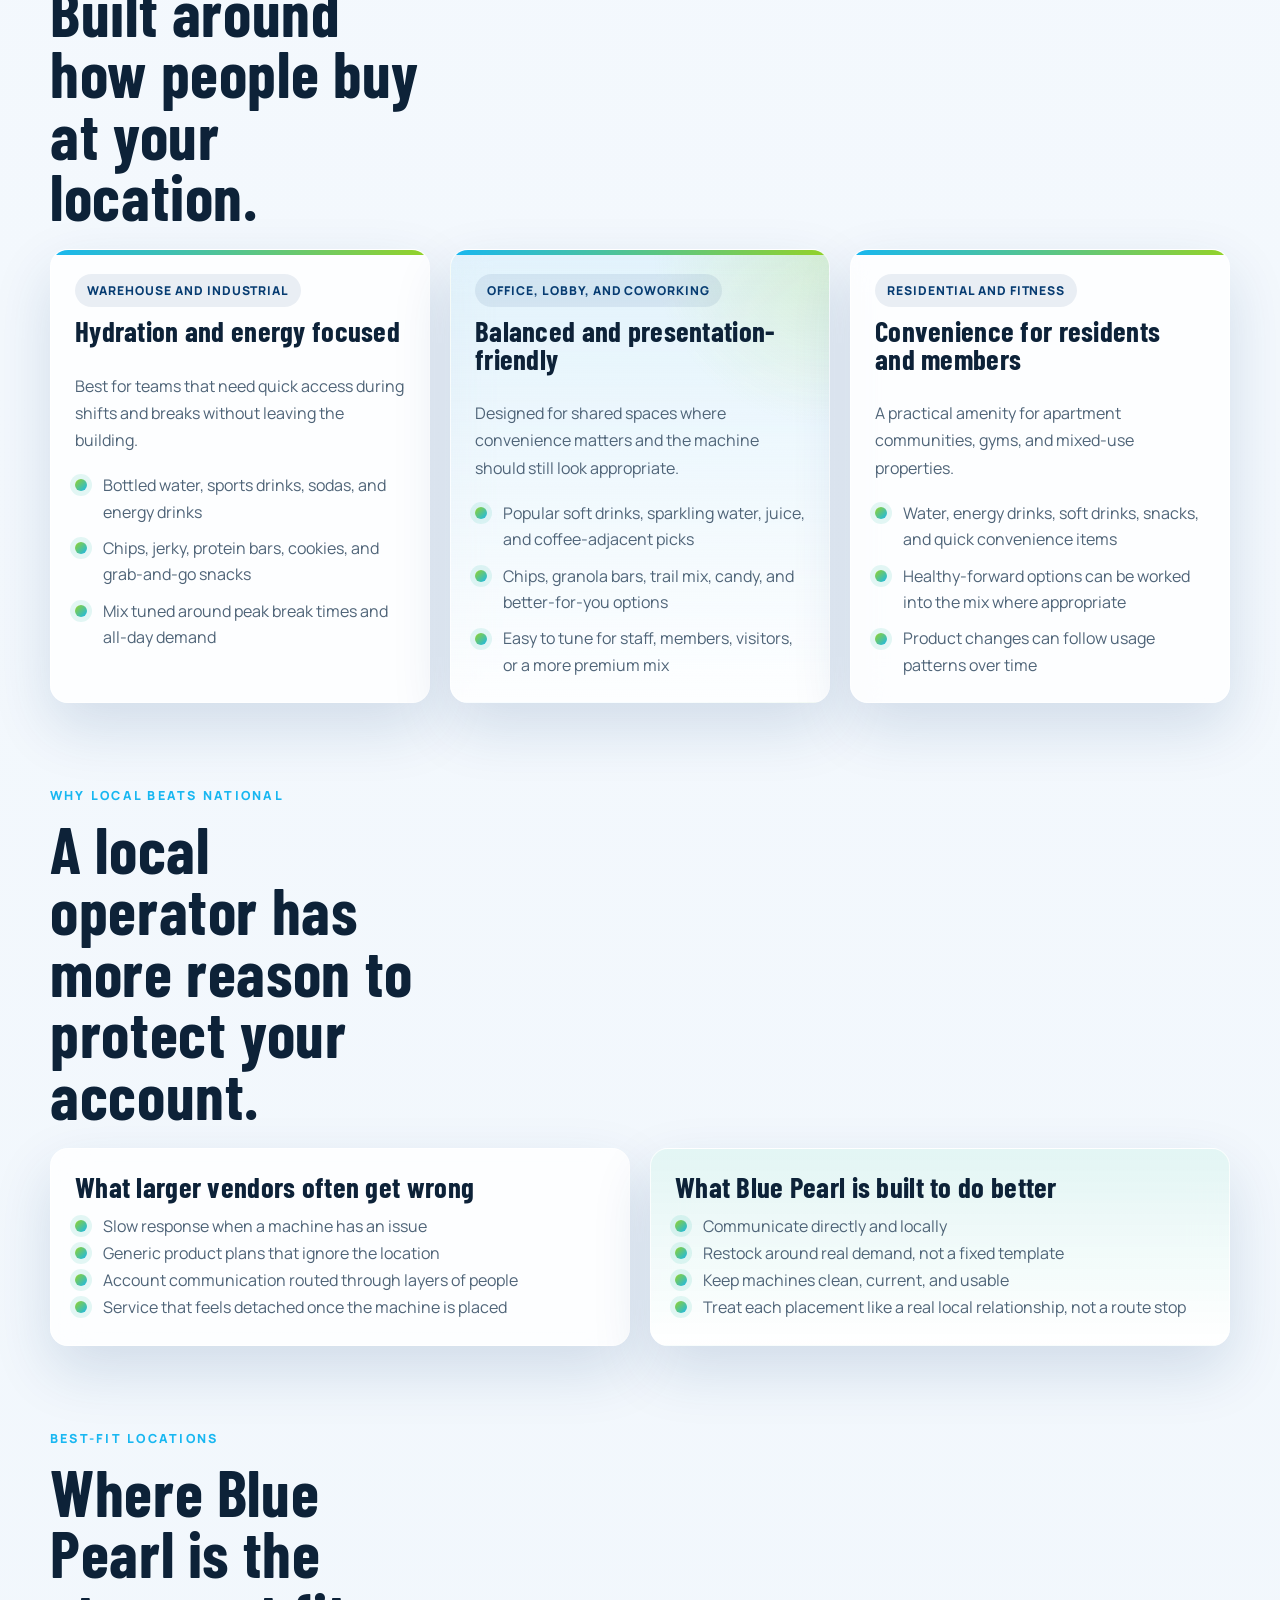
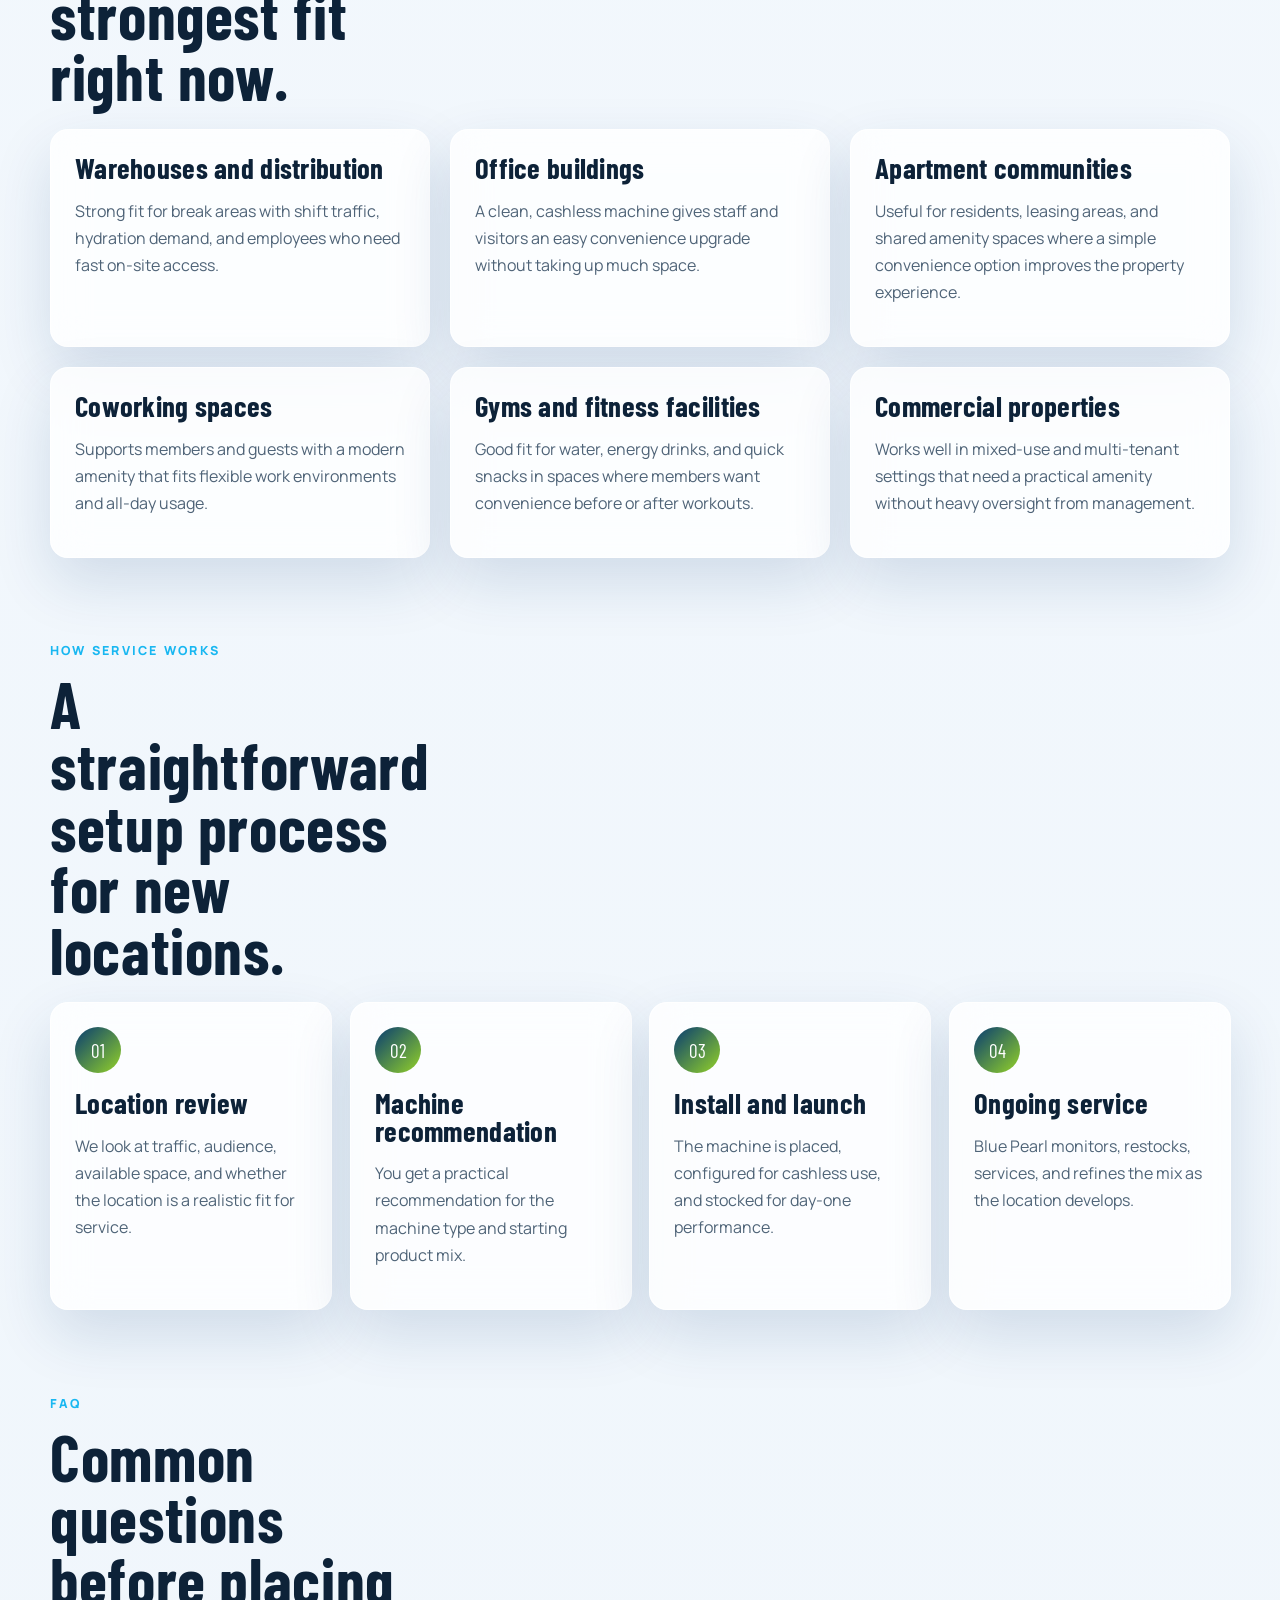
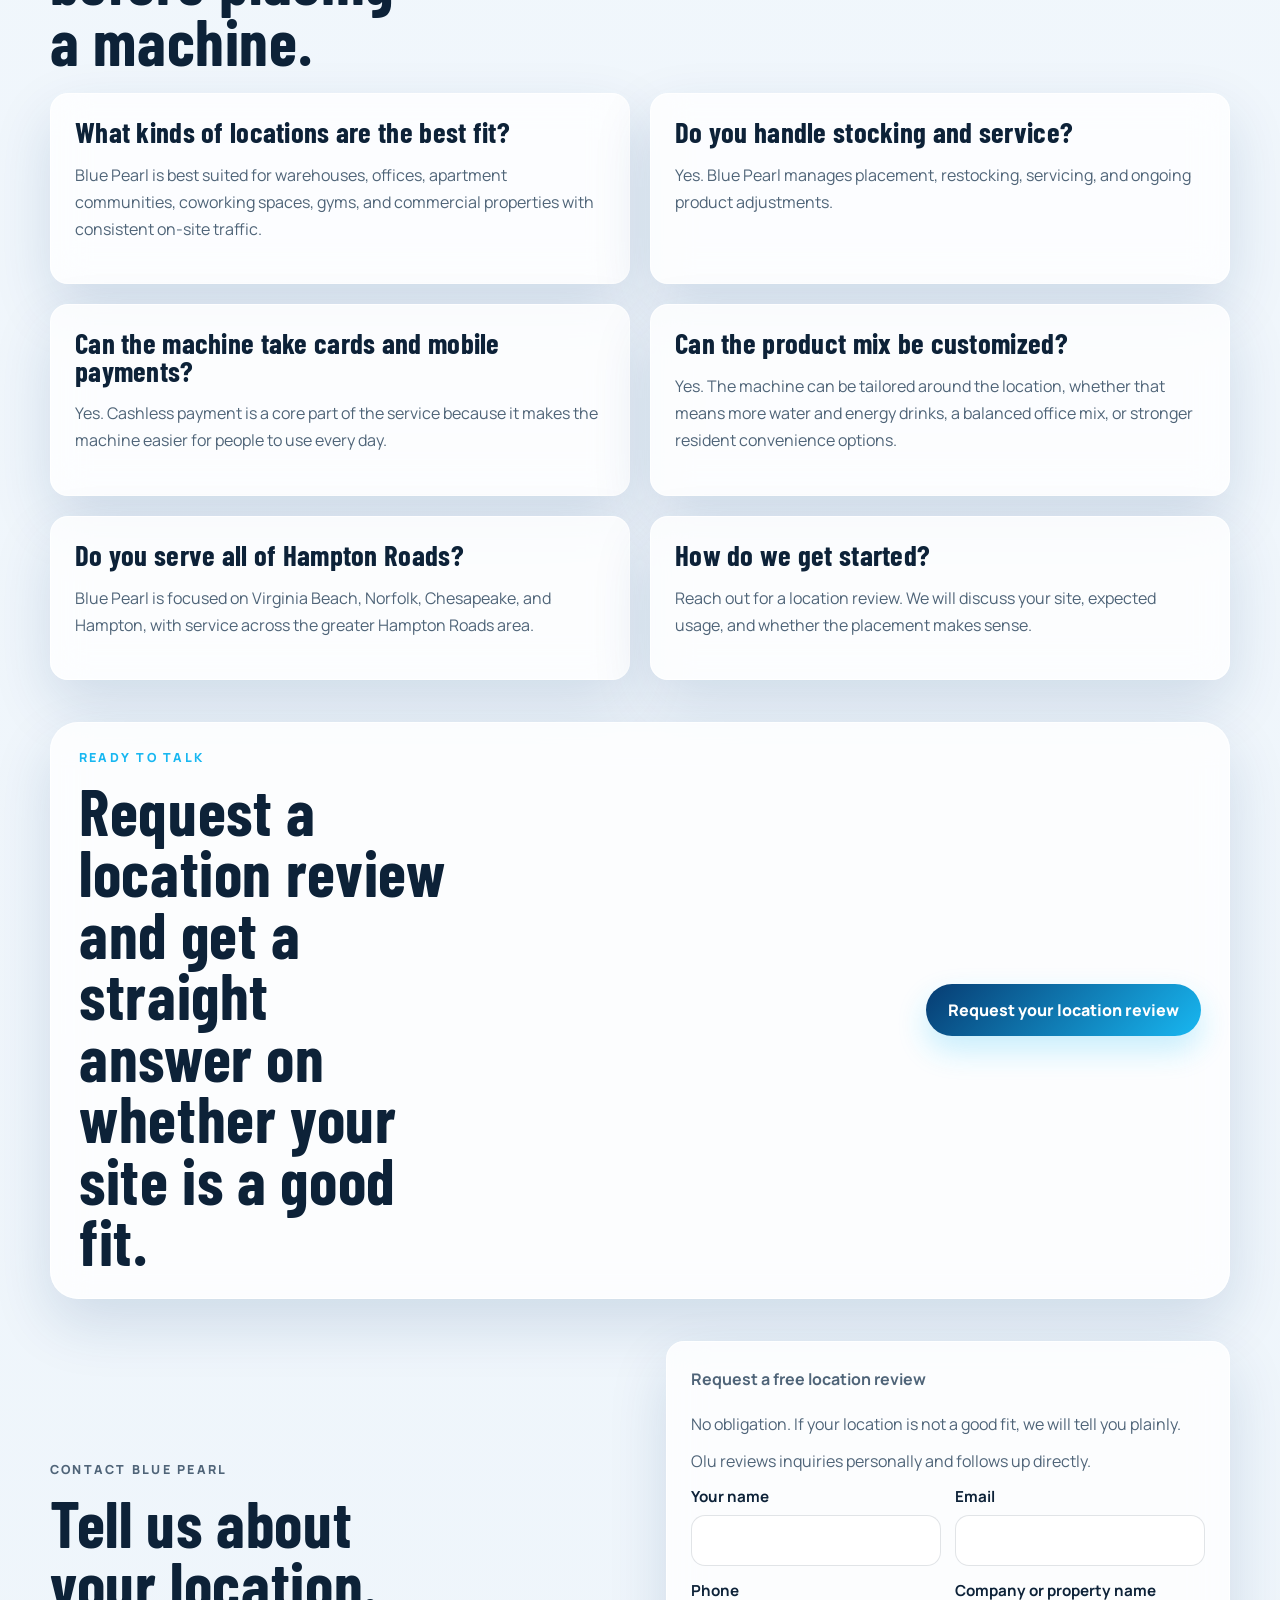
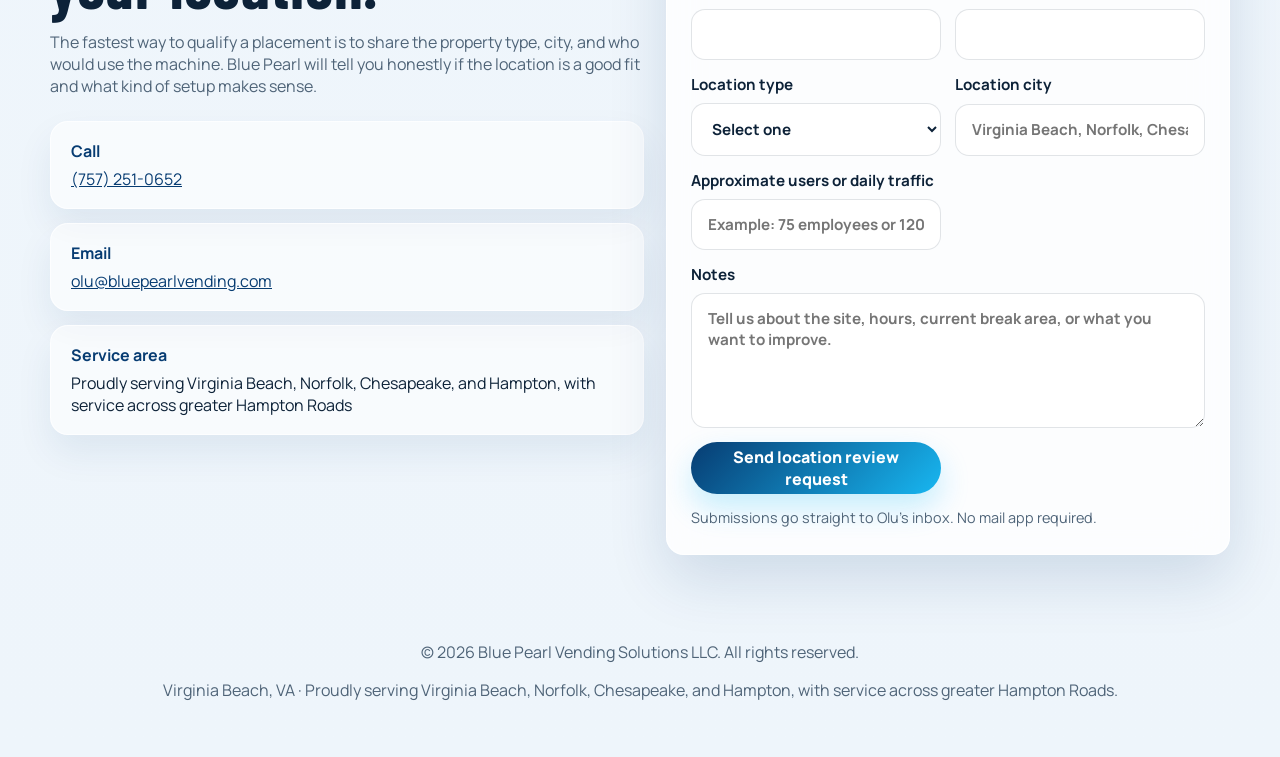
==== commit 198b9357: "Fix duplicate 'Cashless from day one' block on homepage" ====
--- a/index.html
+++ b/index.html
@@ -1,6 +1,14 @@
 <!DOCTYPE html>
 <html lang="en">
 <head>
+  <!-- Google tag (gtag.js) -->
+  <script async src="https://www.googletagmanager.com/gtag/js?id=G-F6CY948NH0"></script>
+  <script>
+    window.dataLayer = window.dataLayer || [];
+    function gtag(){dataLayer.push(arguments);}
+    gtag('js', new Date());
+    gtag('config', 'G-F6CY948NH0');
+  </script>
   <meta charset="UTF-8">
   <meta name="viewport" content="width=device-width, initial-scale=1.0">
   <meta name="theme-color" content="#0a2540">
@@ -206,8 +214,8 @@
           <span>Olu responds personally, so questions and service issues do not disappear into a national support chain.</span>
         </article>
         <article>
-          <strong>Cashless from day one</strong>
-          <span>Modern Naturals2Go combo machines with Nayax payment make it easy for people to buy with cards and phones.</span>
+          <strong>Reliable service rhythm</strong>
+          <span>Consistent restocking and on-site checks so the machine stays ready for real break-time demand, not a generic route template.</span>
         </article>
         <article>
           <strong>Product mix that fits the site</strong>
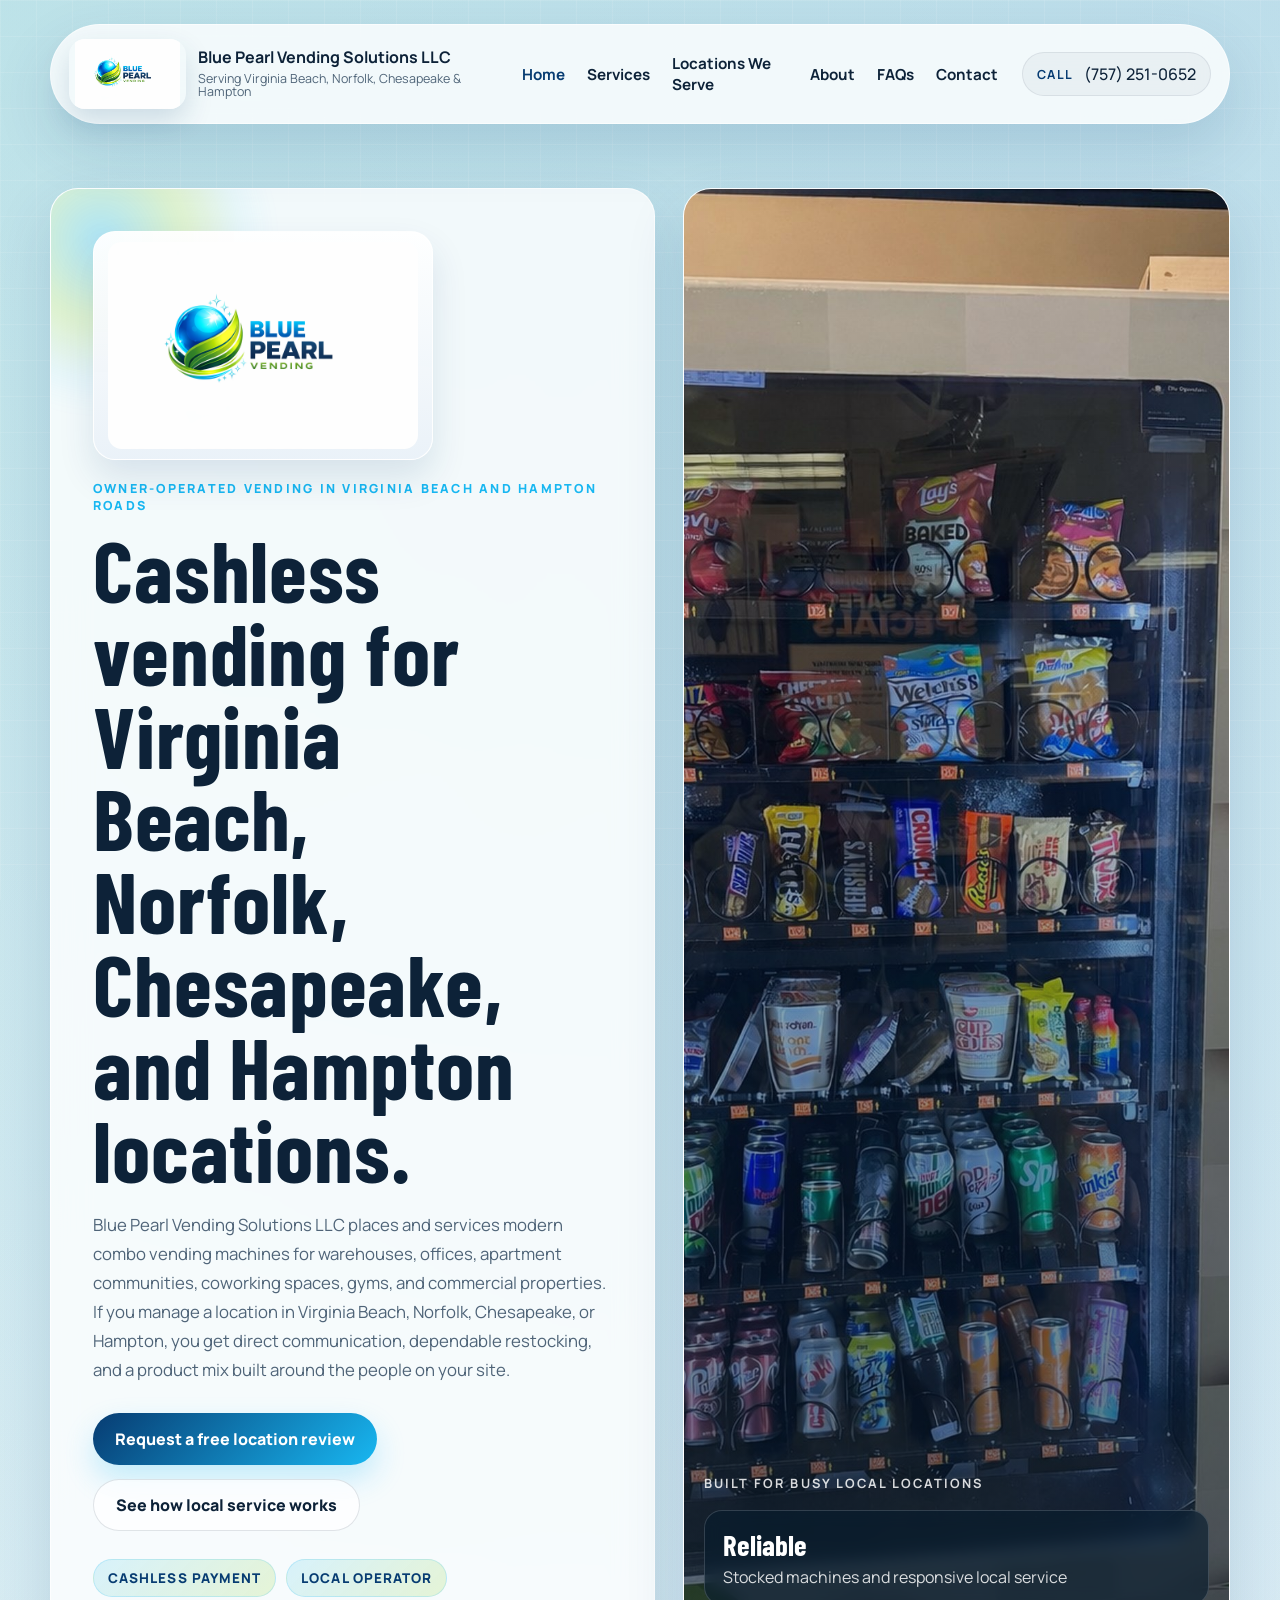
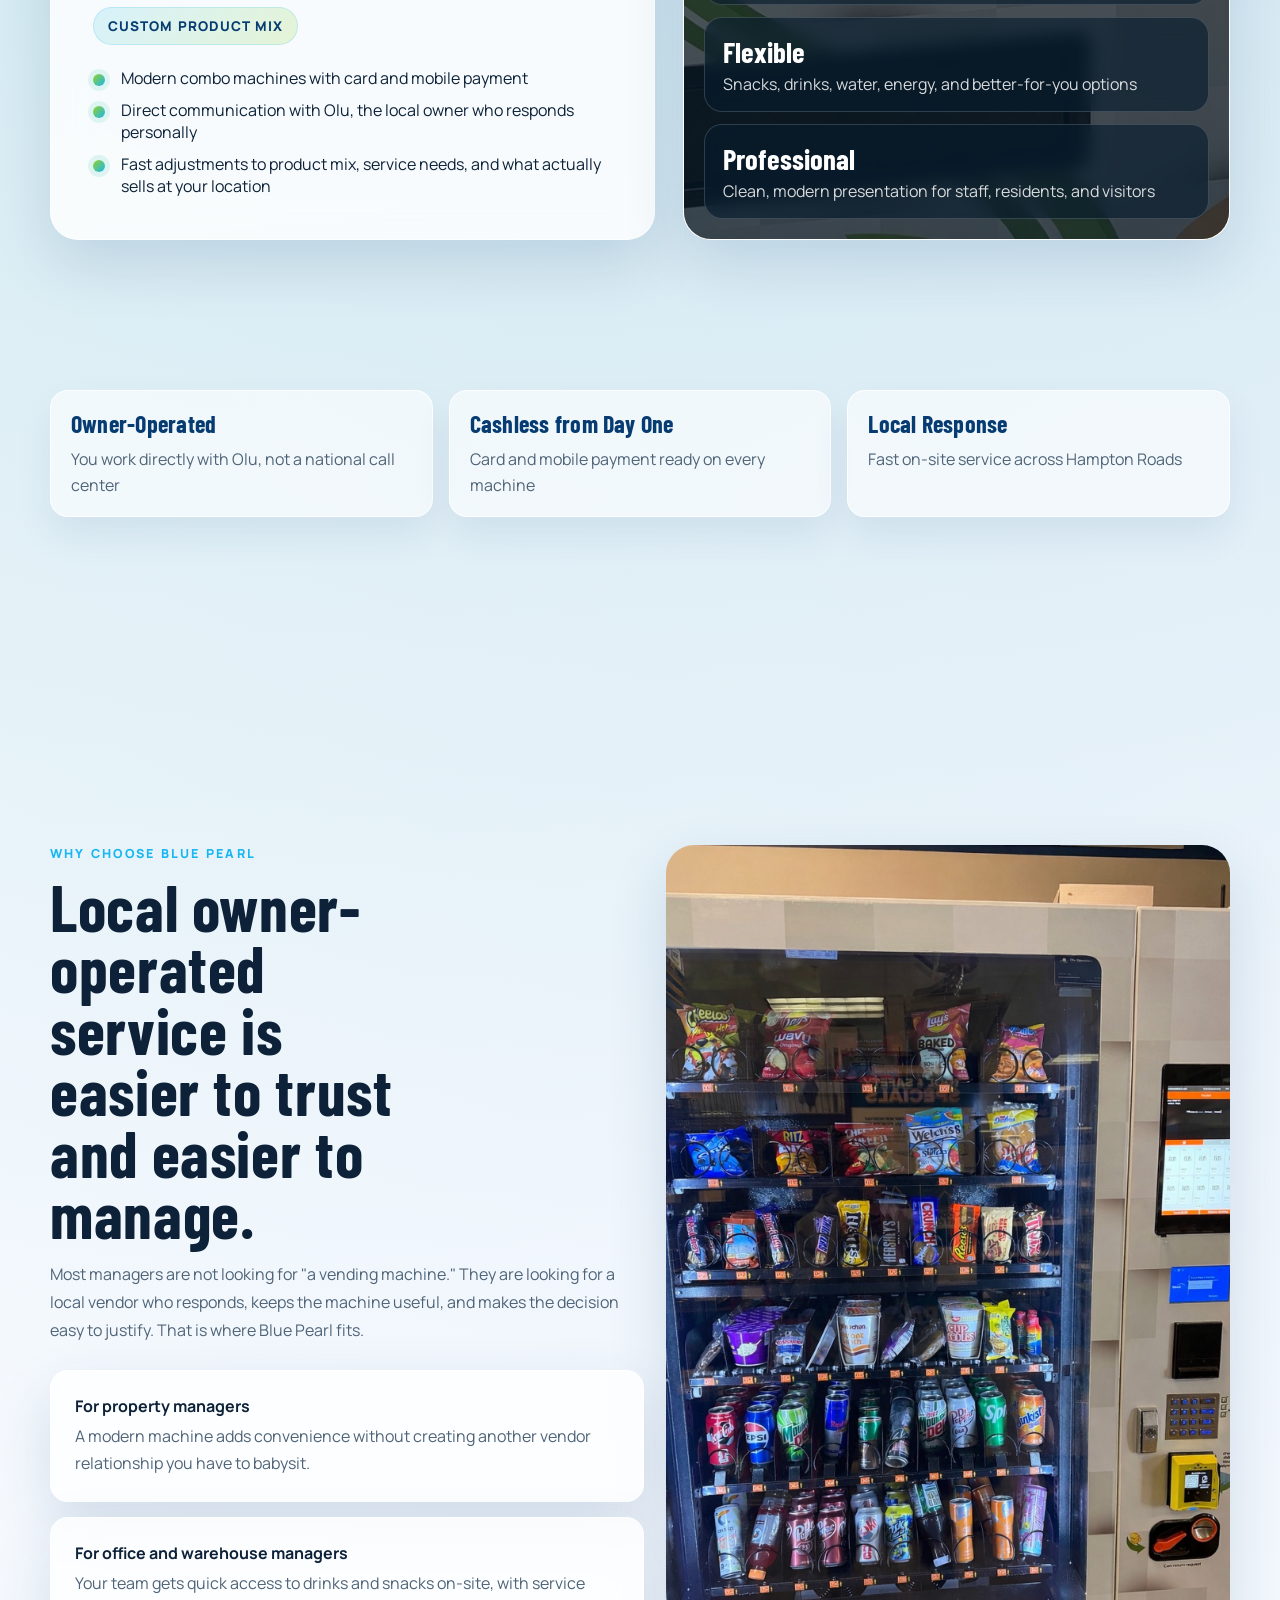
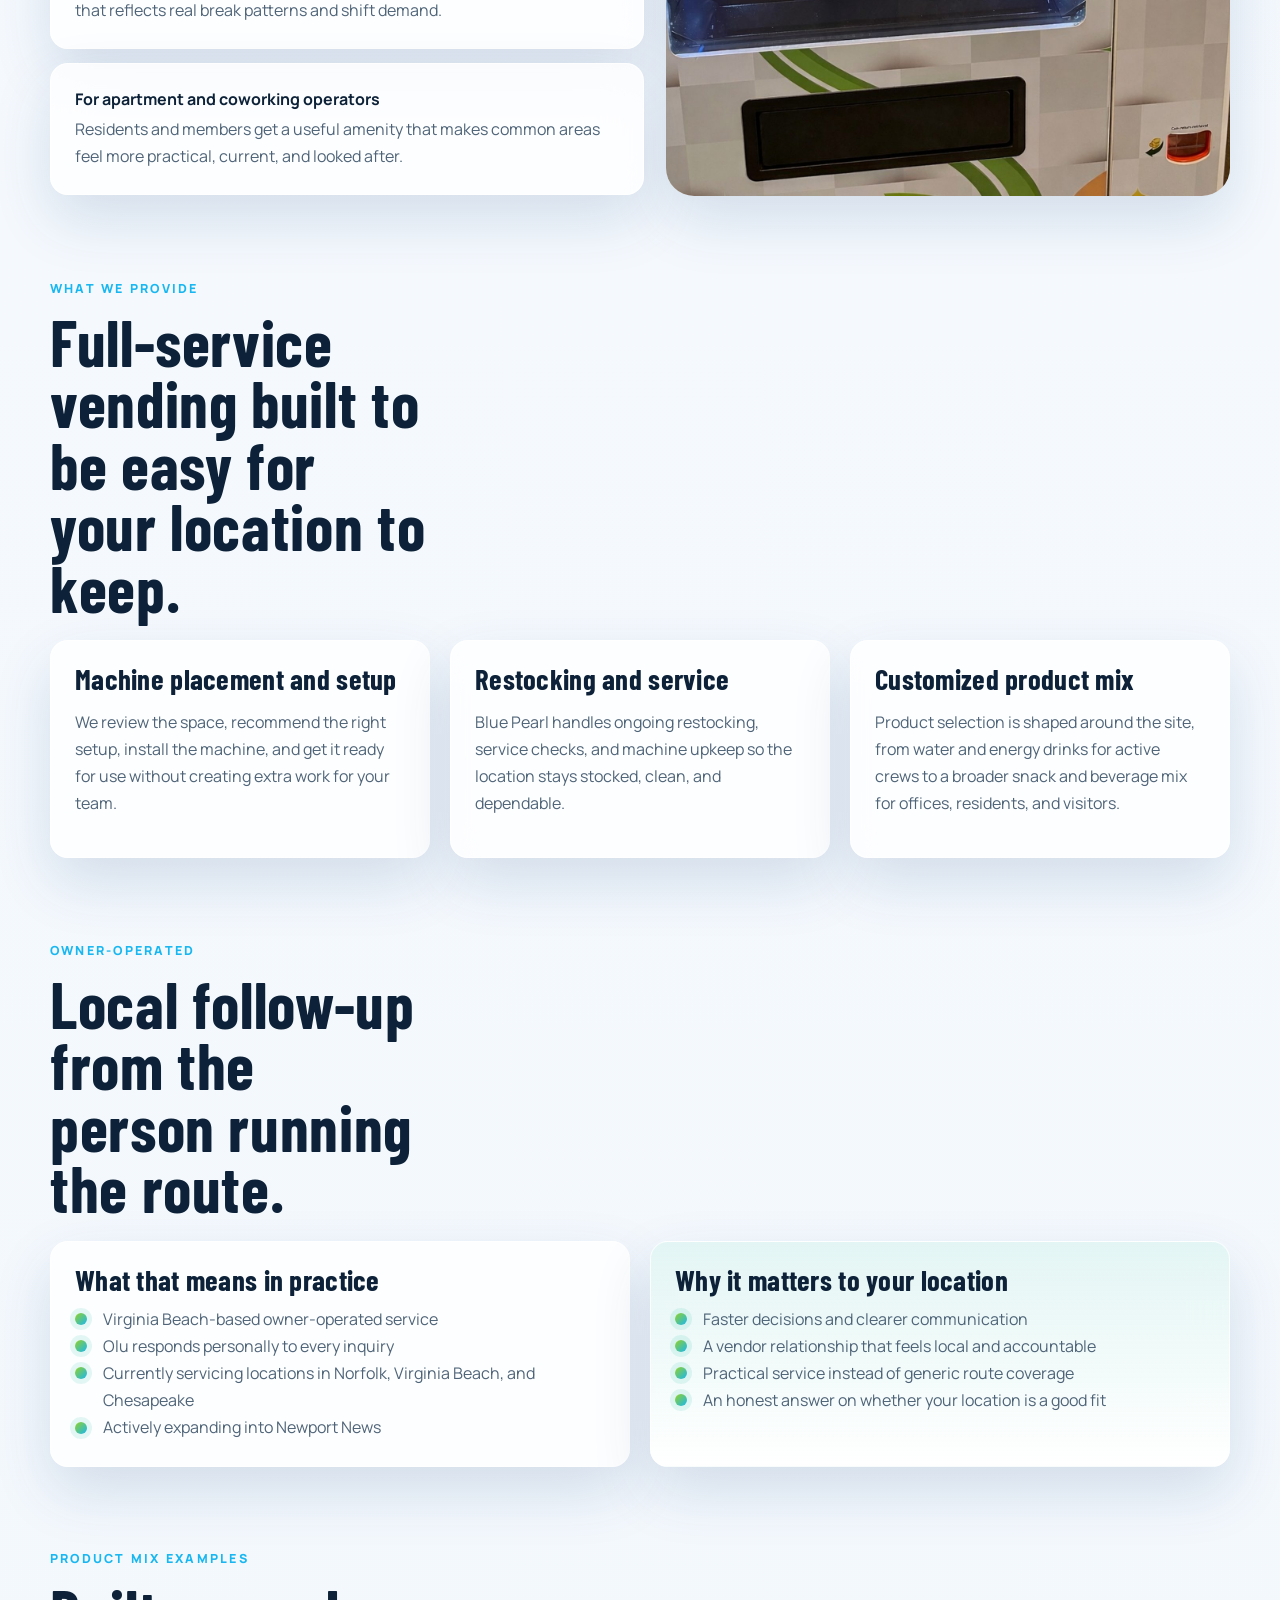
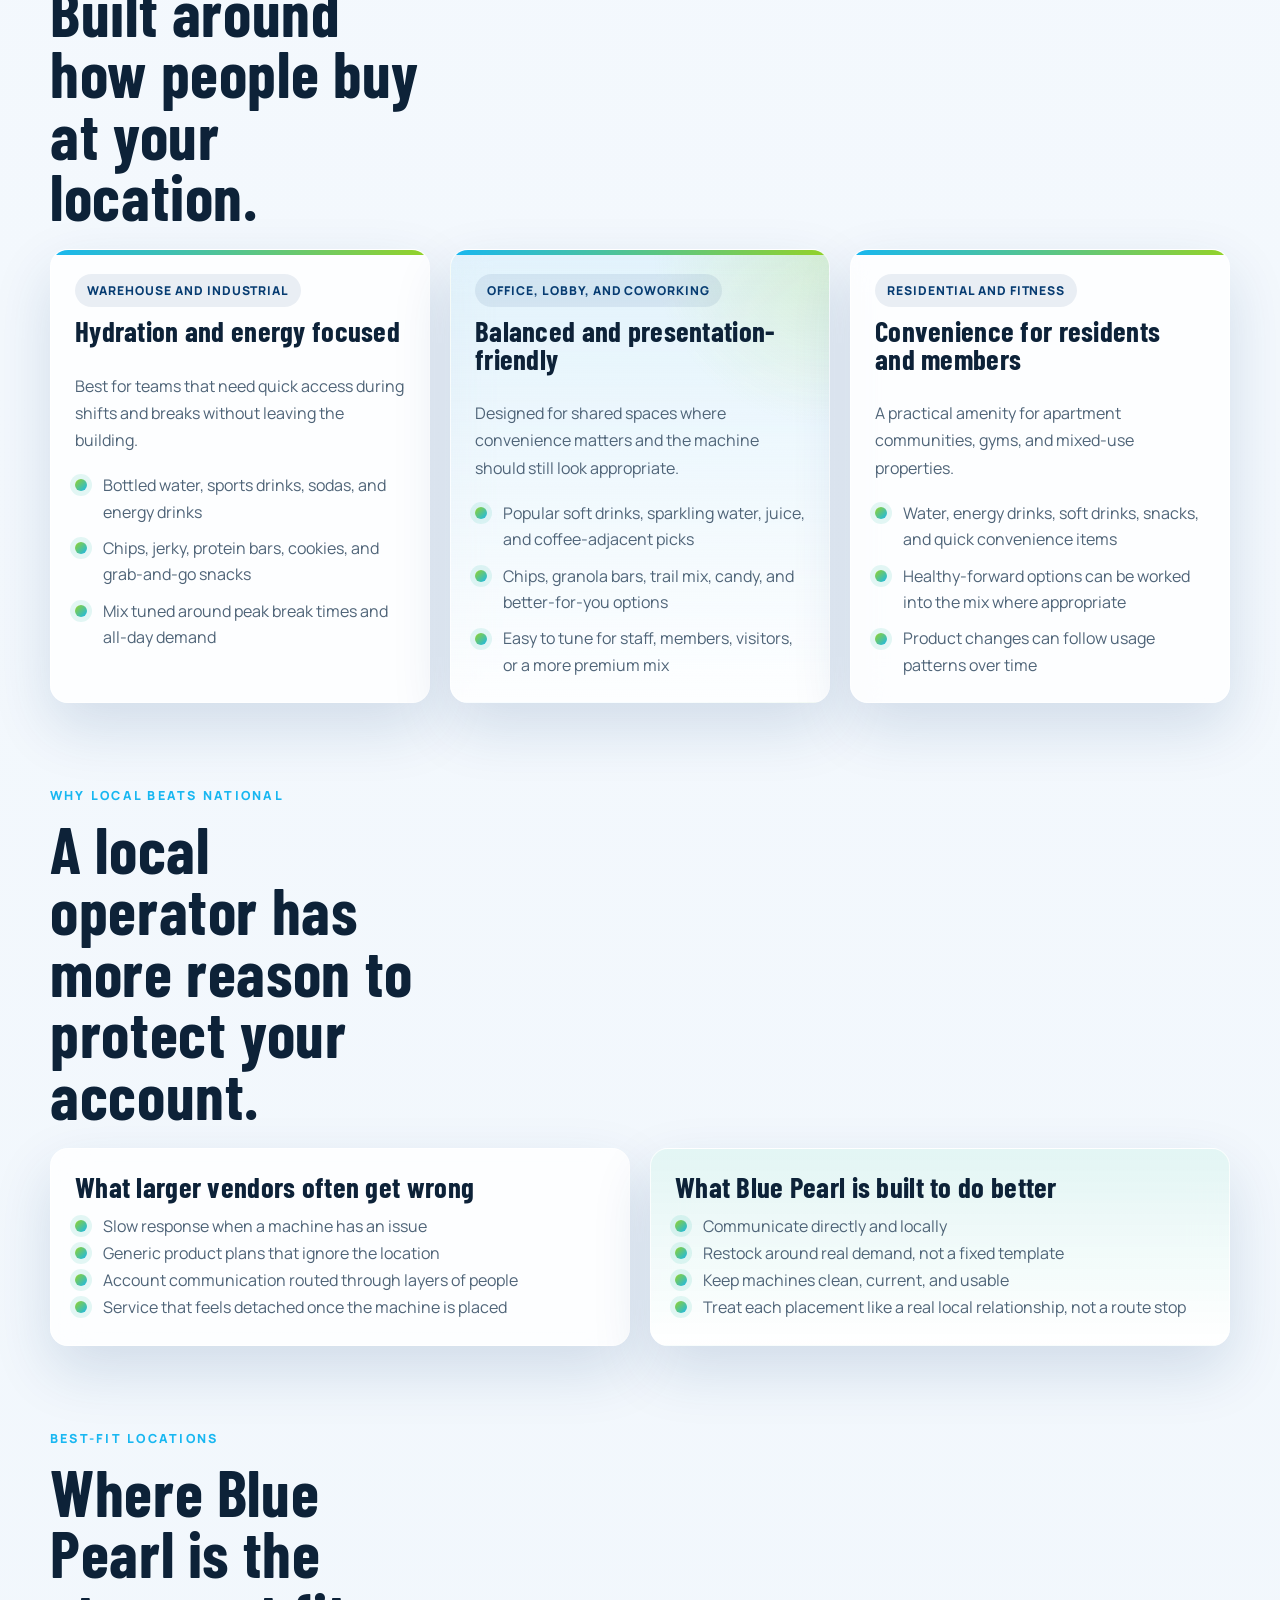
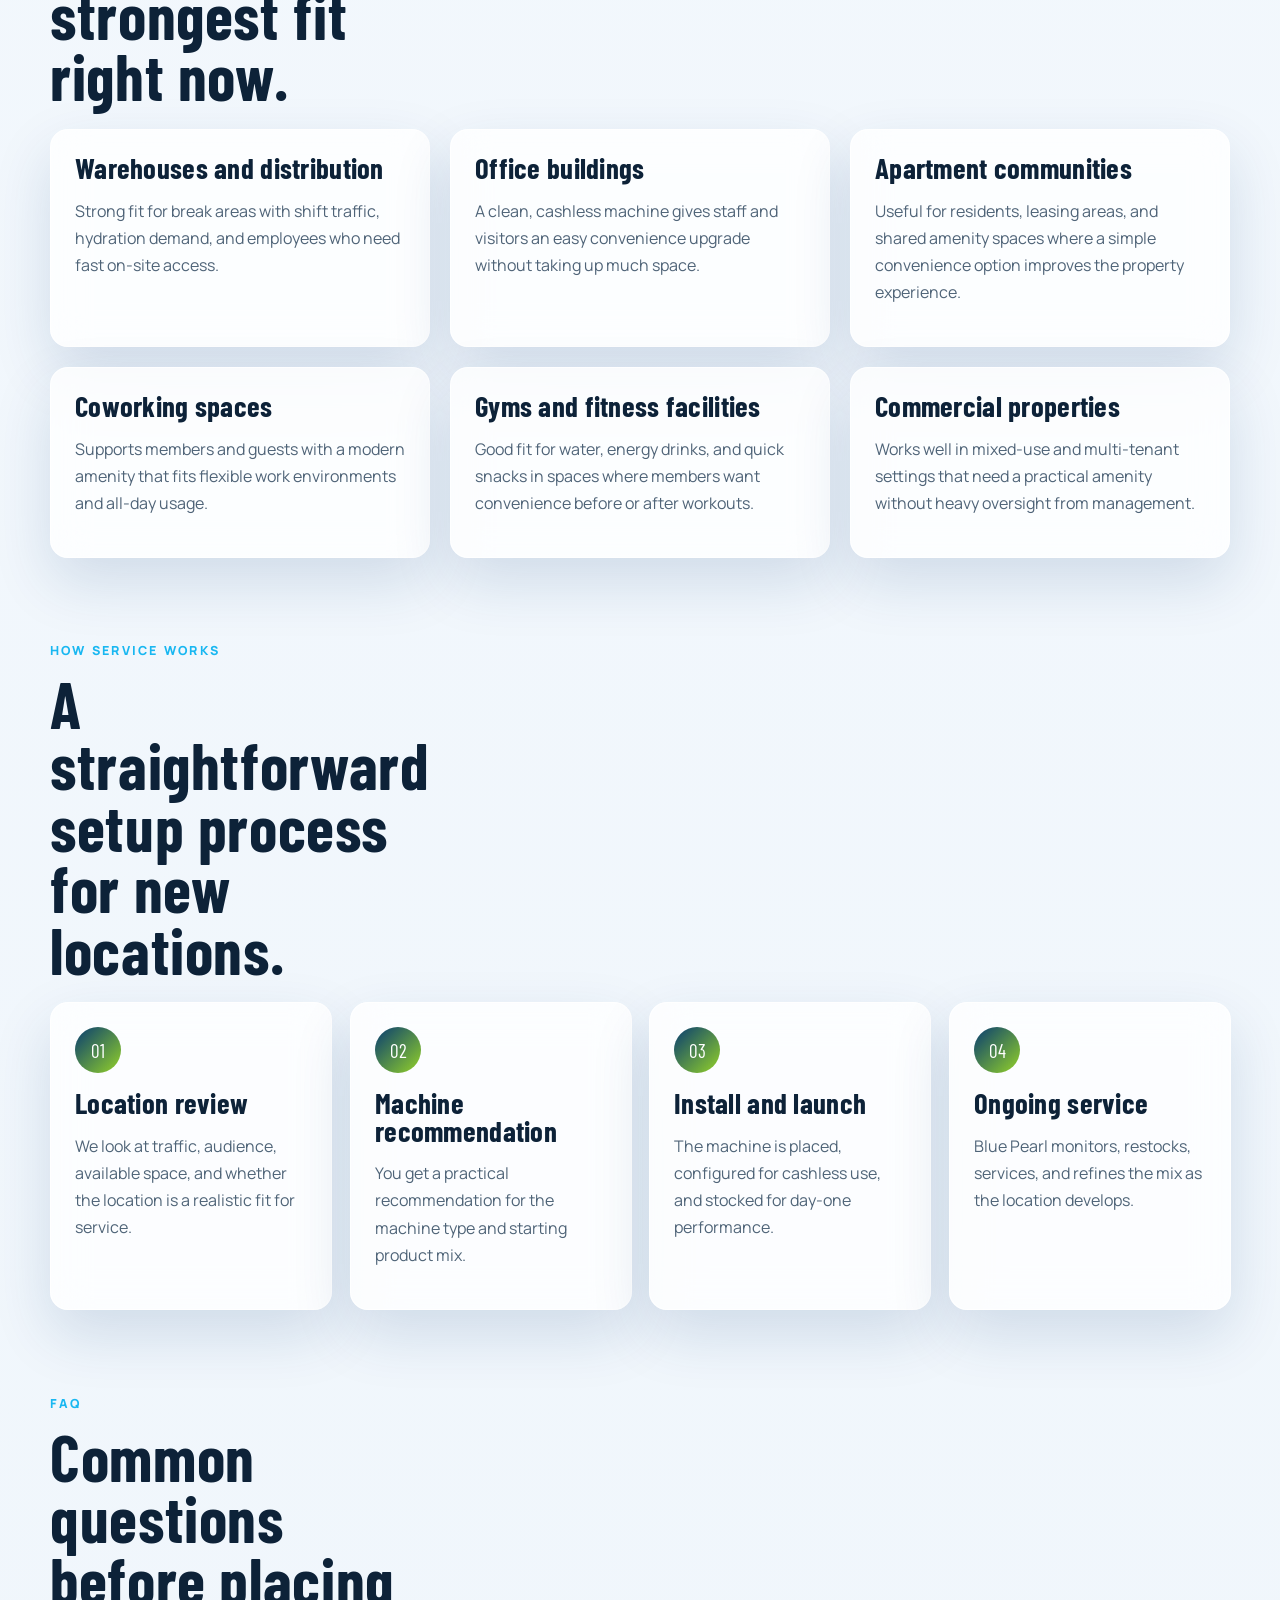
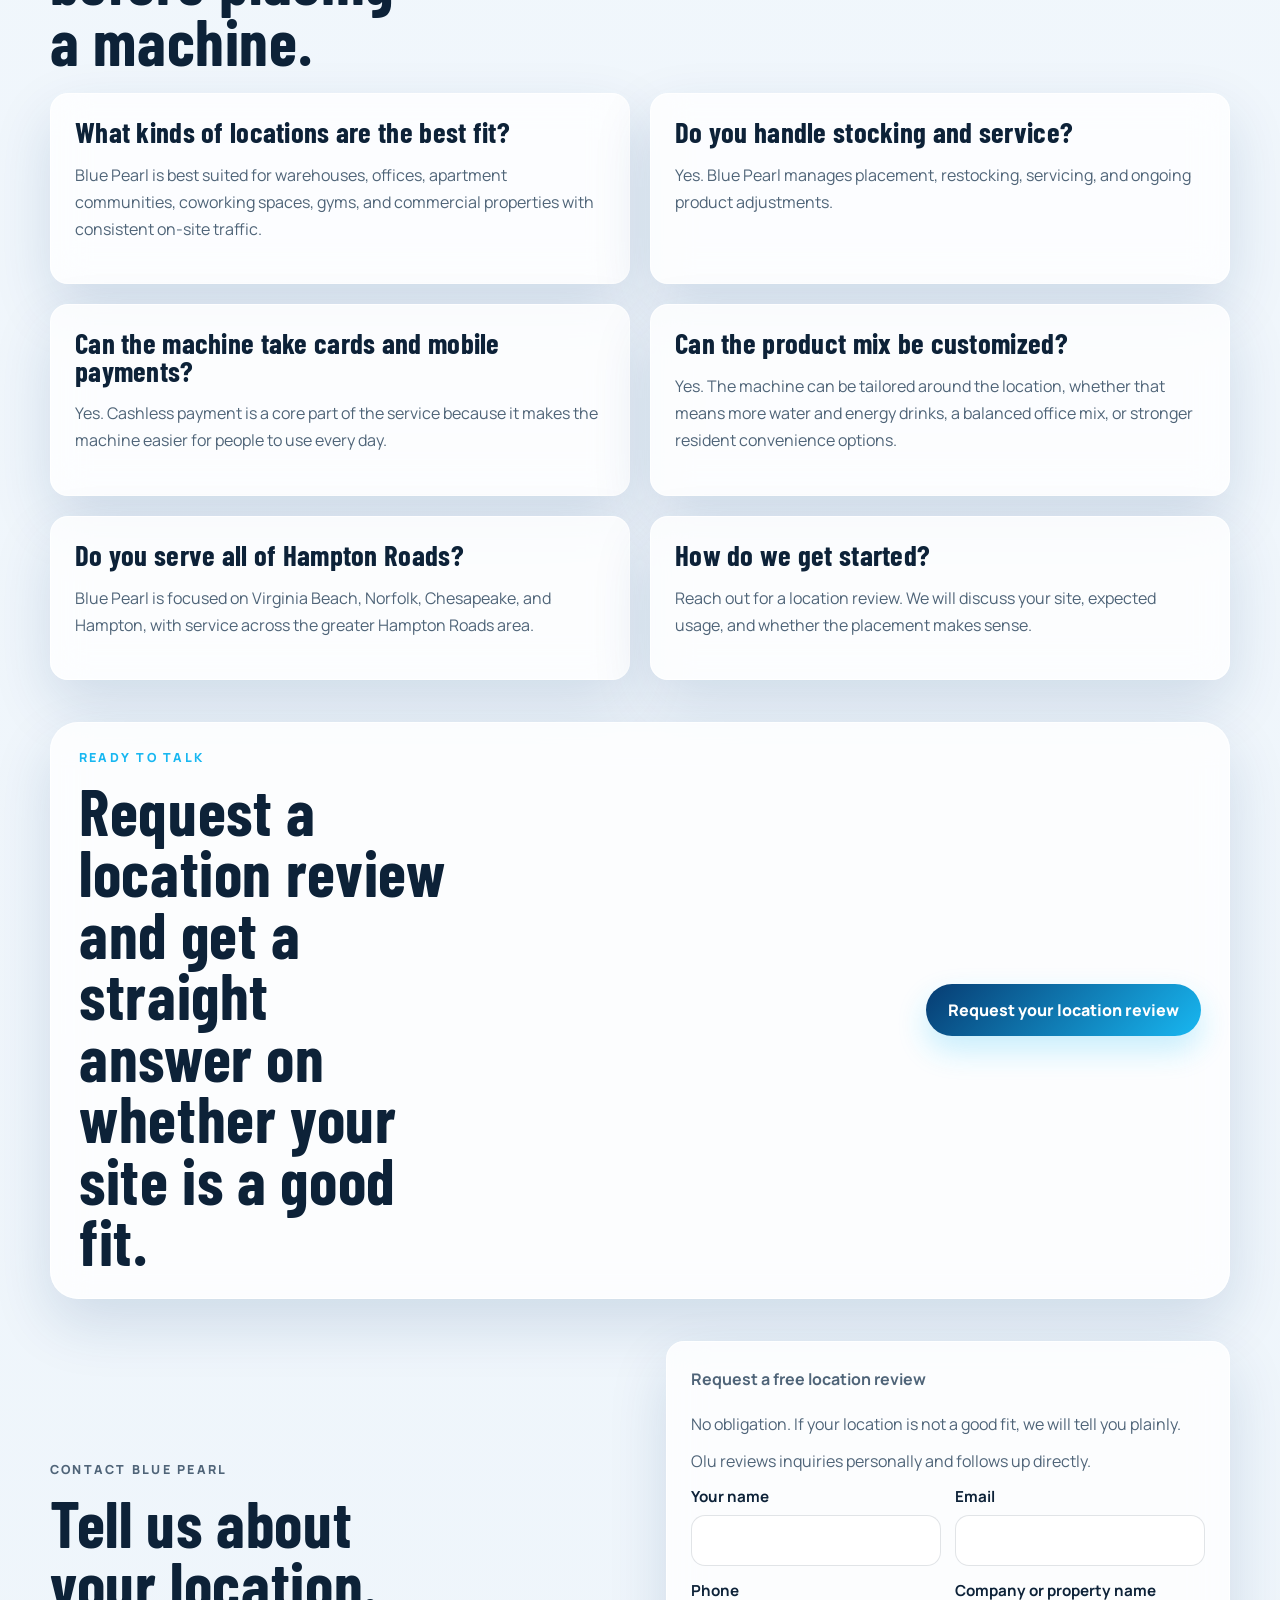
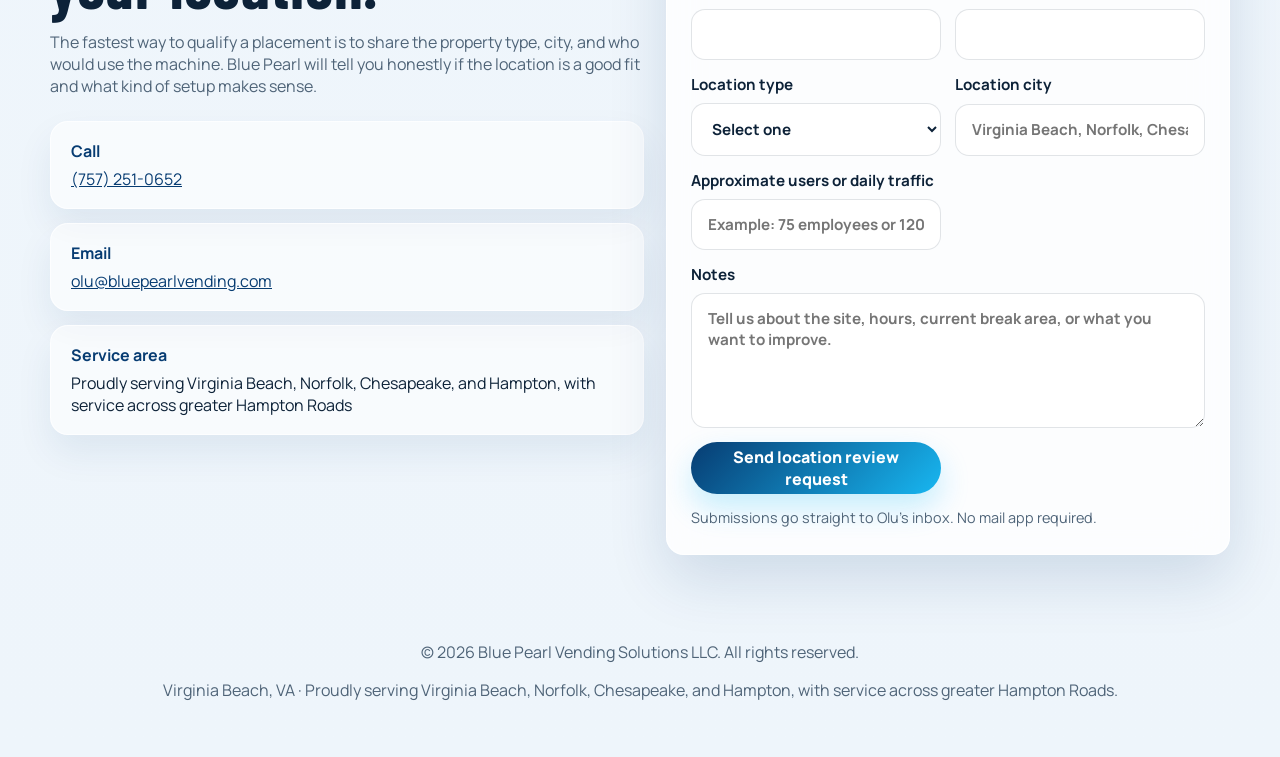
==== commit c08cd6f2: "Add FAQPage JSON-LD schema for homepage and FAQs page" ====
--- a/index.html
+++ b/index.html
@@ -91,6 +91,63 @@
     ]
   }
   </script>
+
+  <script type="application/ld+json">
+  {
+    "@context": "https://schema.org",
+    "@type": "FAQPage",
+    "mainEntity": [
+      {
+        "@type": "Question",
+        "name": "What kinds of locations are the best fit?",
+        "acceptedAnswer": {
+          "@type": "Answer",
+          "text": "Blue Pearl is best suited for warehouses, offices, apartment communities, coworking spaces, gyms, and commercial properties with consistent on-site traffic."
+        }
+      },
+      {
+        "@type": "Question",
+        "name": "Do you handle stocking and service?",
+        "acceptedAnswer": {
+          "@type": "Answer",
+          "text": "Yes. Blue Pearl manages placement, restocking, servicing, and ongoing product adjustments."
+        }
+      },
+      {
+        "@type": "Question",
+        "name": "Can the machine take cards and mobile payments?",
+        "acceptedAnswer": {
+          "@type": "Answer",
+          "text": "Yes. Cashless payment is a core part of the service because it makes the machine easier for people to use every day."
+        }
+      },
+      {
+        "@type": "Question",
+        "name": "Can the product mix be customized?",
+        "acceptedAnswer": {
+          "@type": "Answer",
+          "text": "Yes. The machine can be tailored around the location, whether that means more water and energy drinks, a balanced office mix, or stronger resident convenience options."
+        }
+      },
+      {
+        "@type": "Question",
+        "name": "Do you serve all of Hampton Roads?",
+        "acceptedAnswer": {
+          "@type": "Answer",
+          "text": "Blue Pearl is focused on Virginia Beach, Norfolk, Chesapeake, and Hampton, with service across the greater Hampton Roads area."
+        }
+      },
+      {
+        "@type": "Question",
+        "name": "How do we get started?",
+        "acceptedAnswer": {
+          "@type": "Answer",
+          "text": "Reach out for a location review. We will discuss your site, expected usage, and whether the placement makes sense."
+        }
+      }
+    ]
+  }
+  </script>
 </head>
 <body>
   <div class="page-shell">
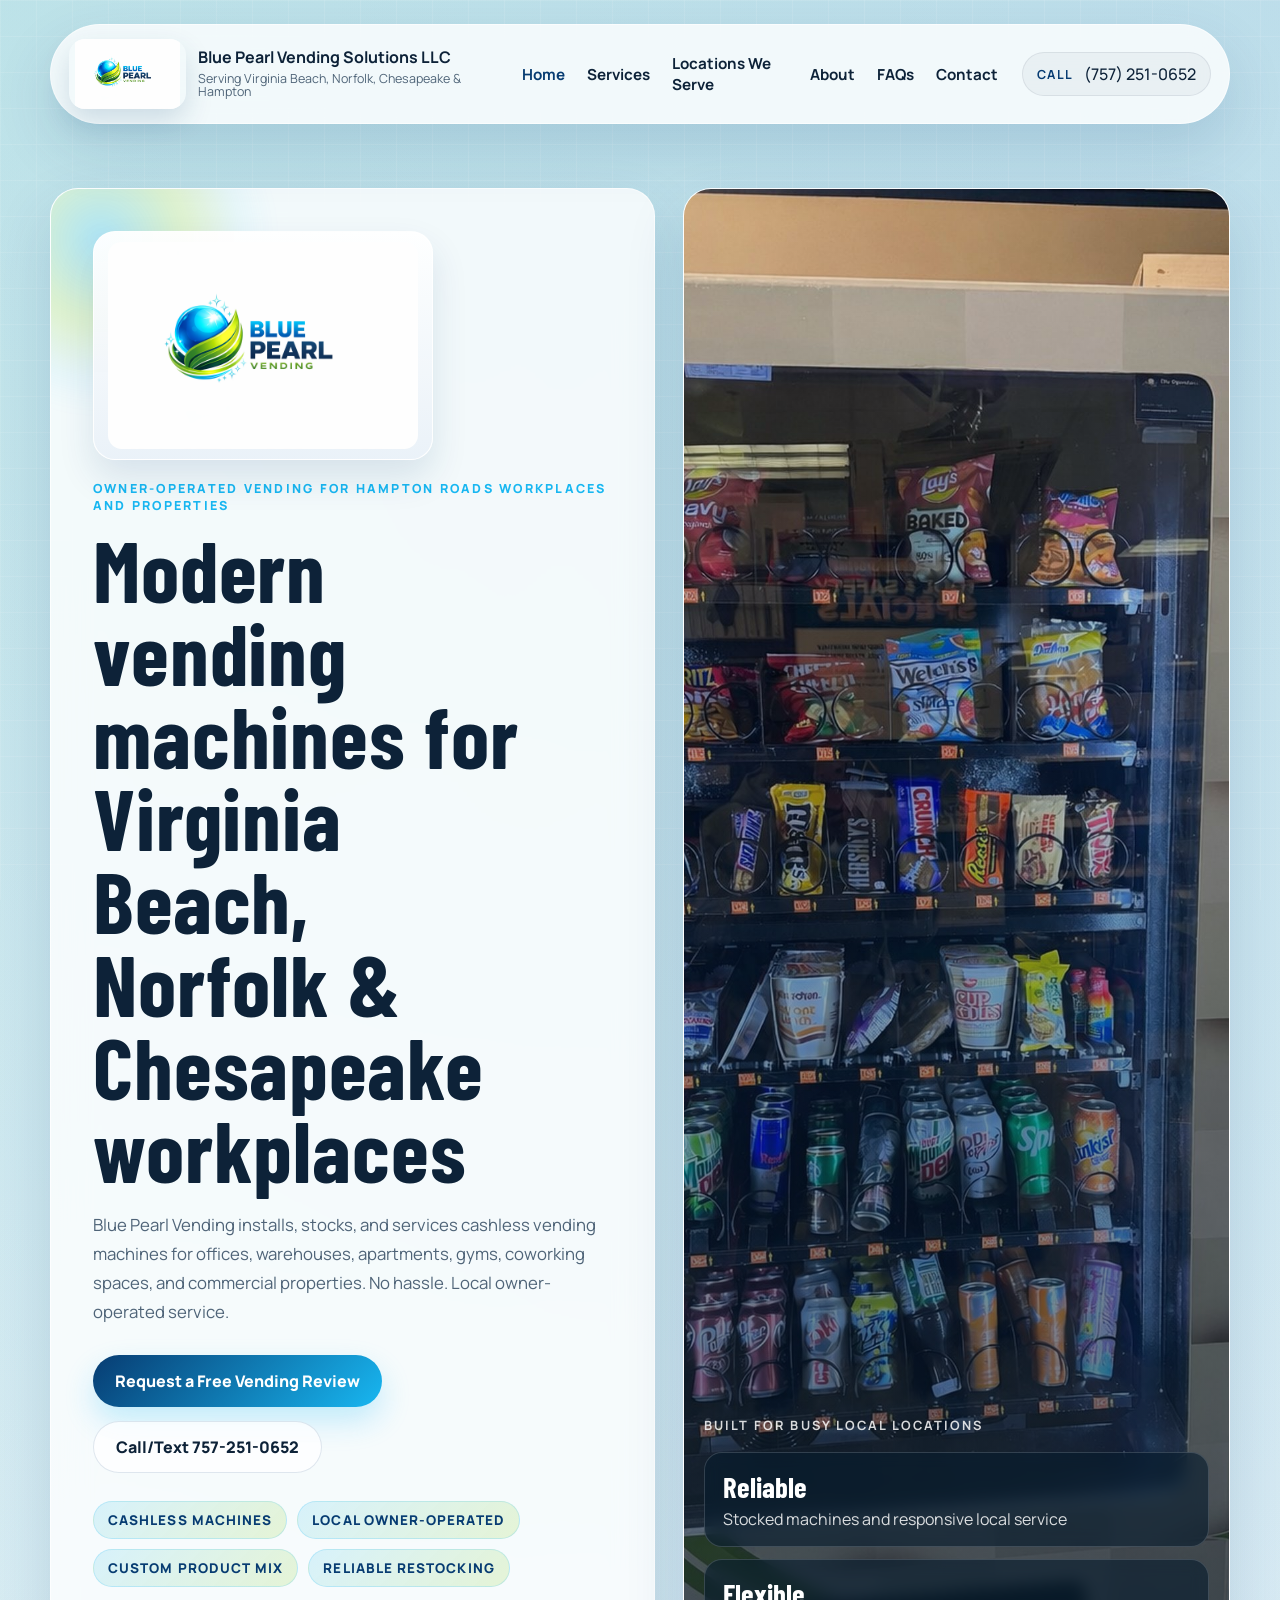
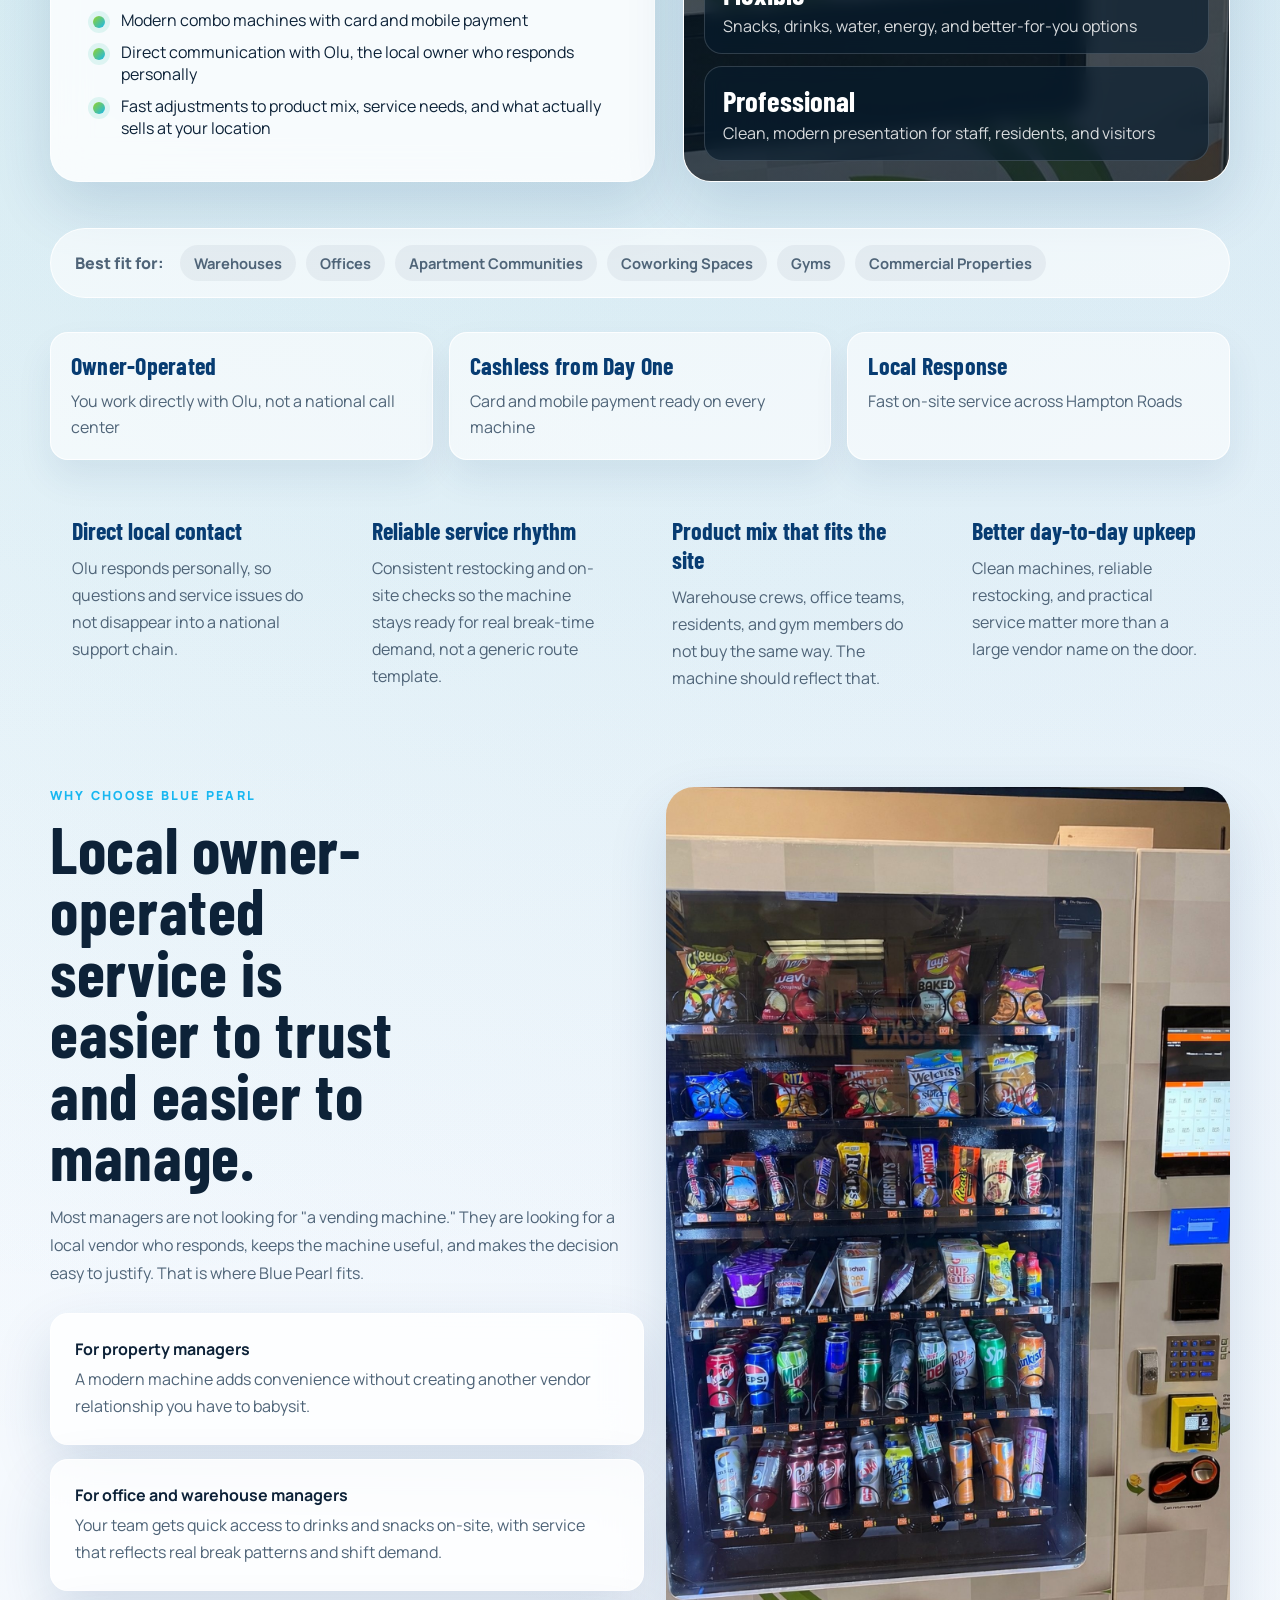
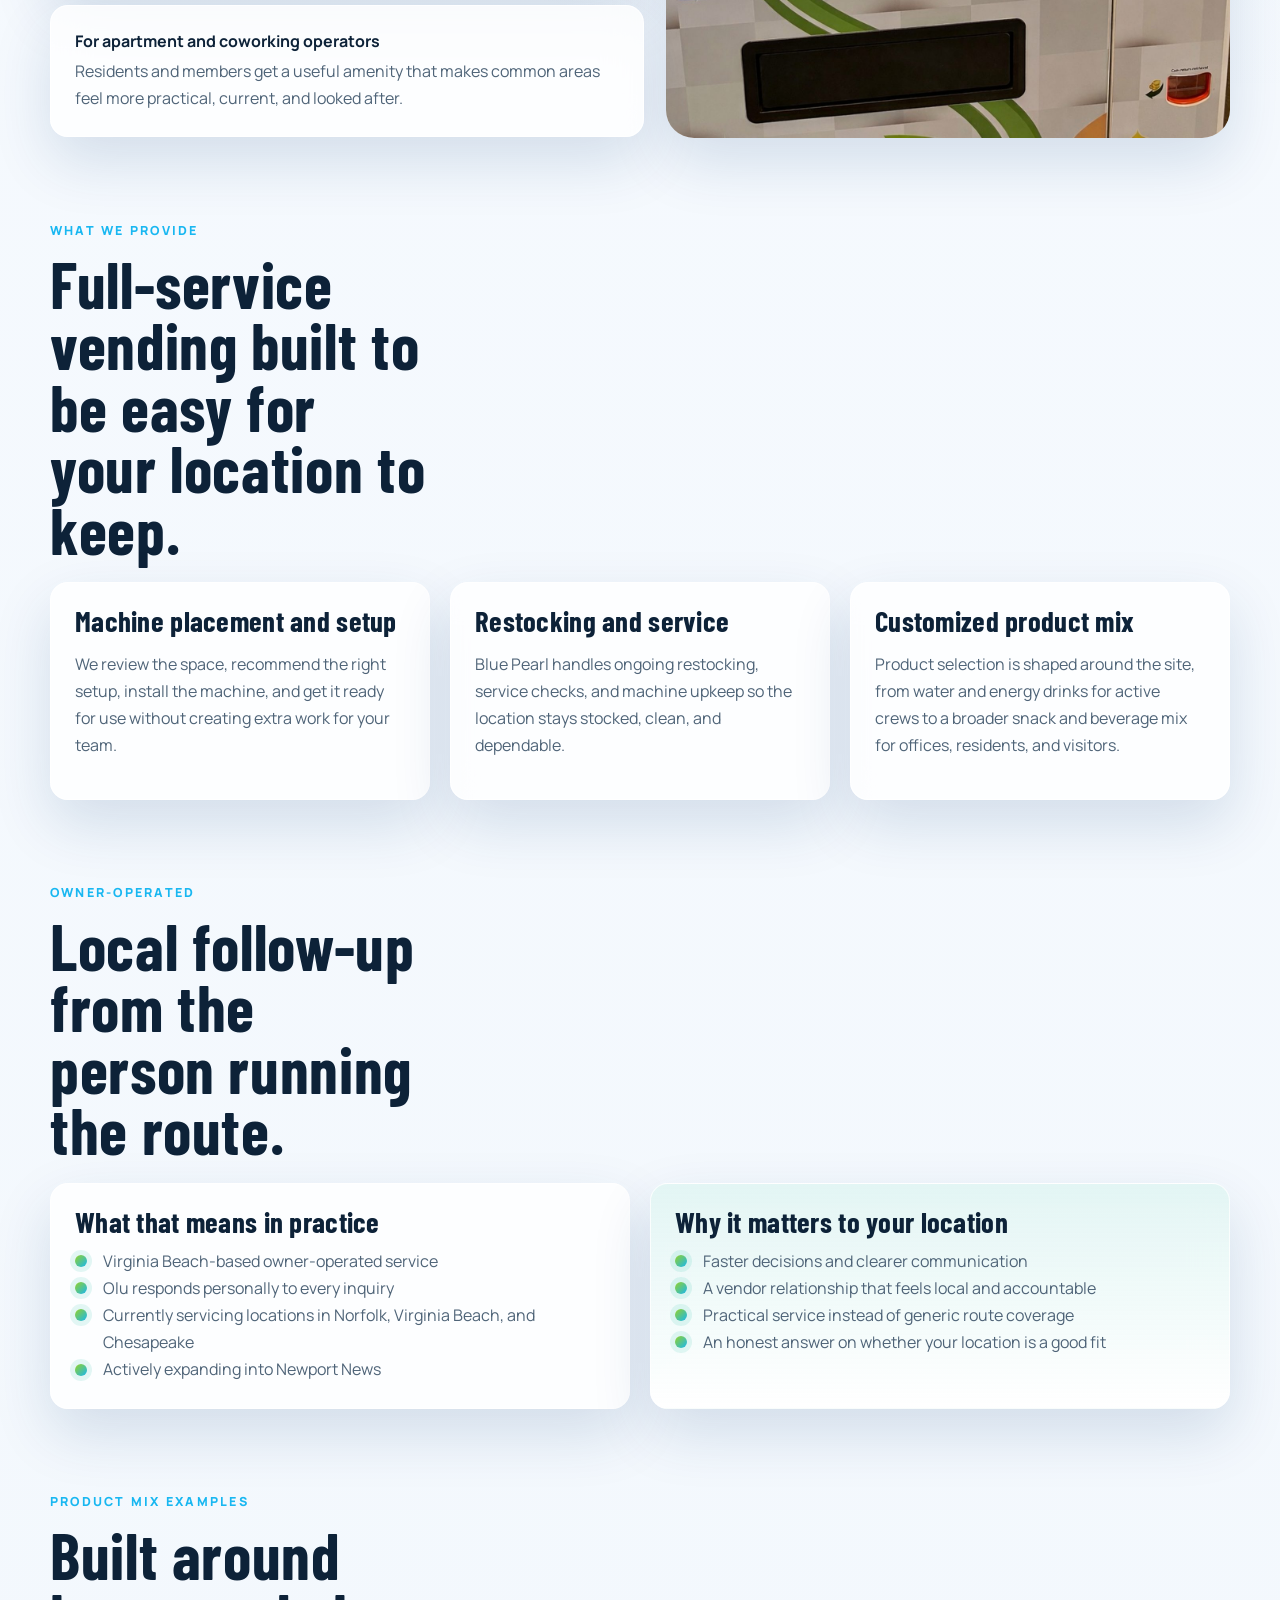
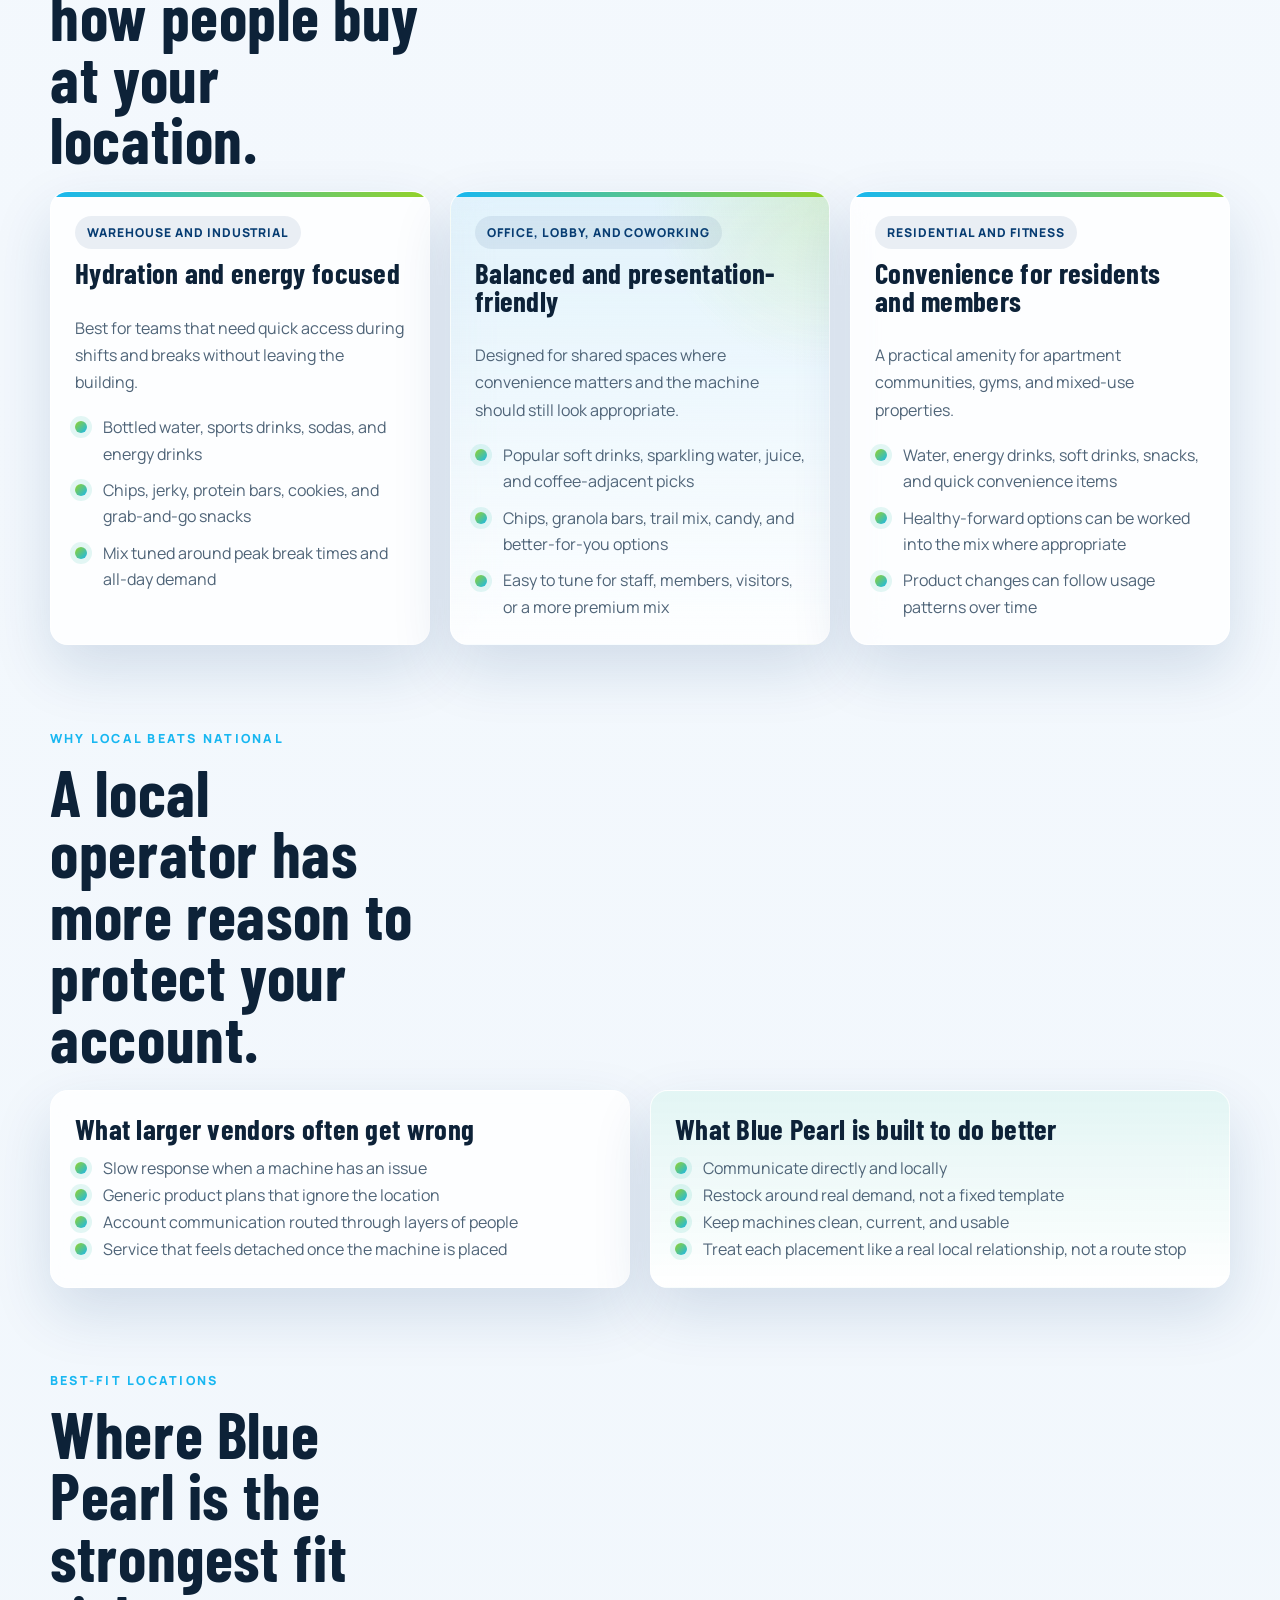
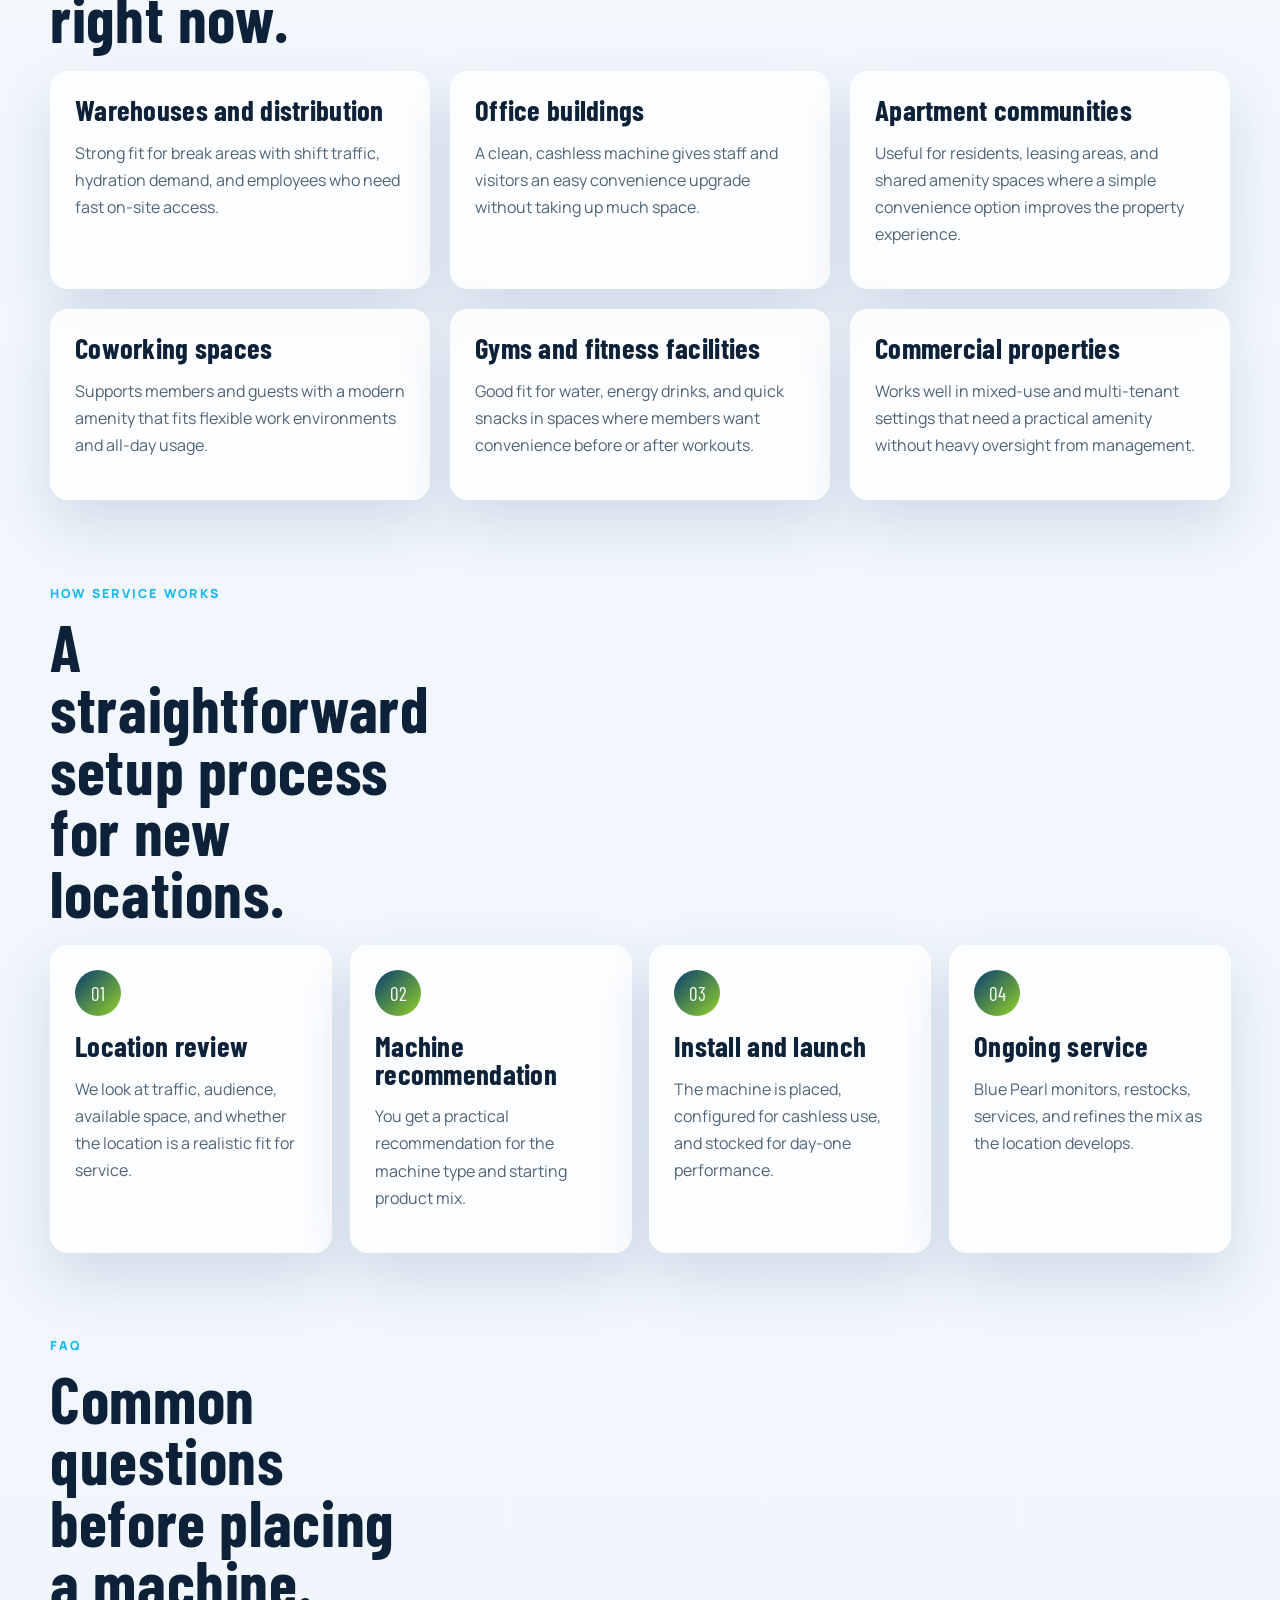
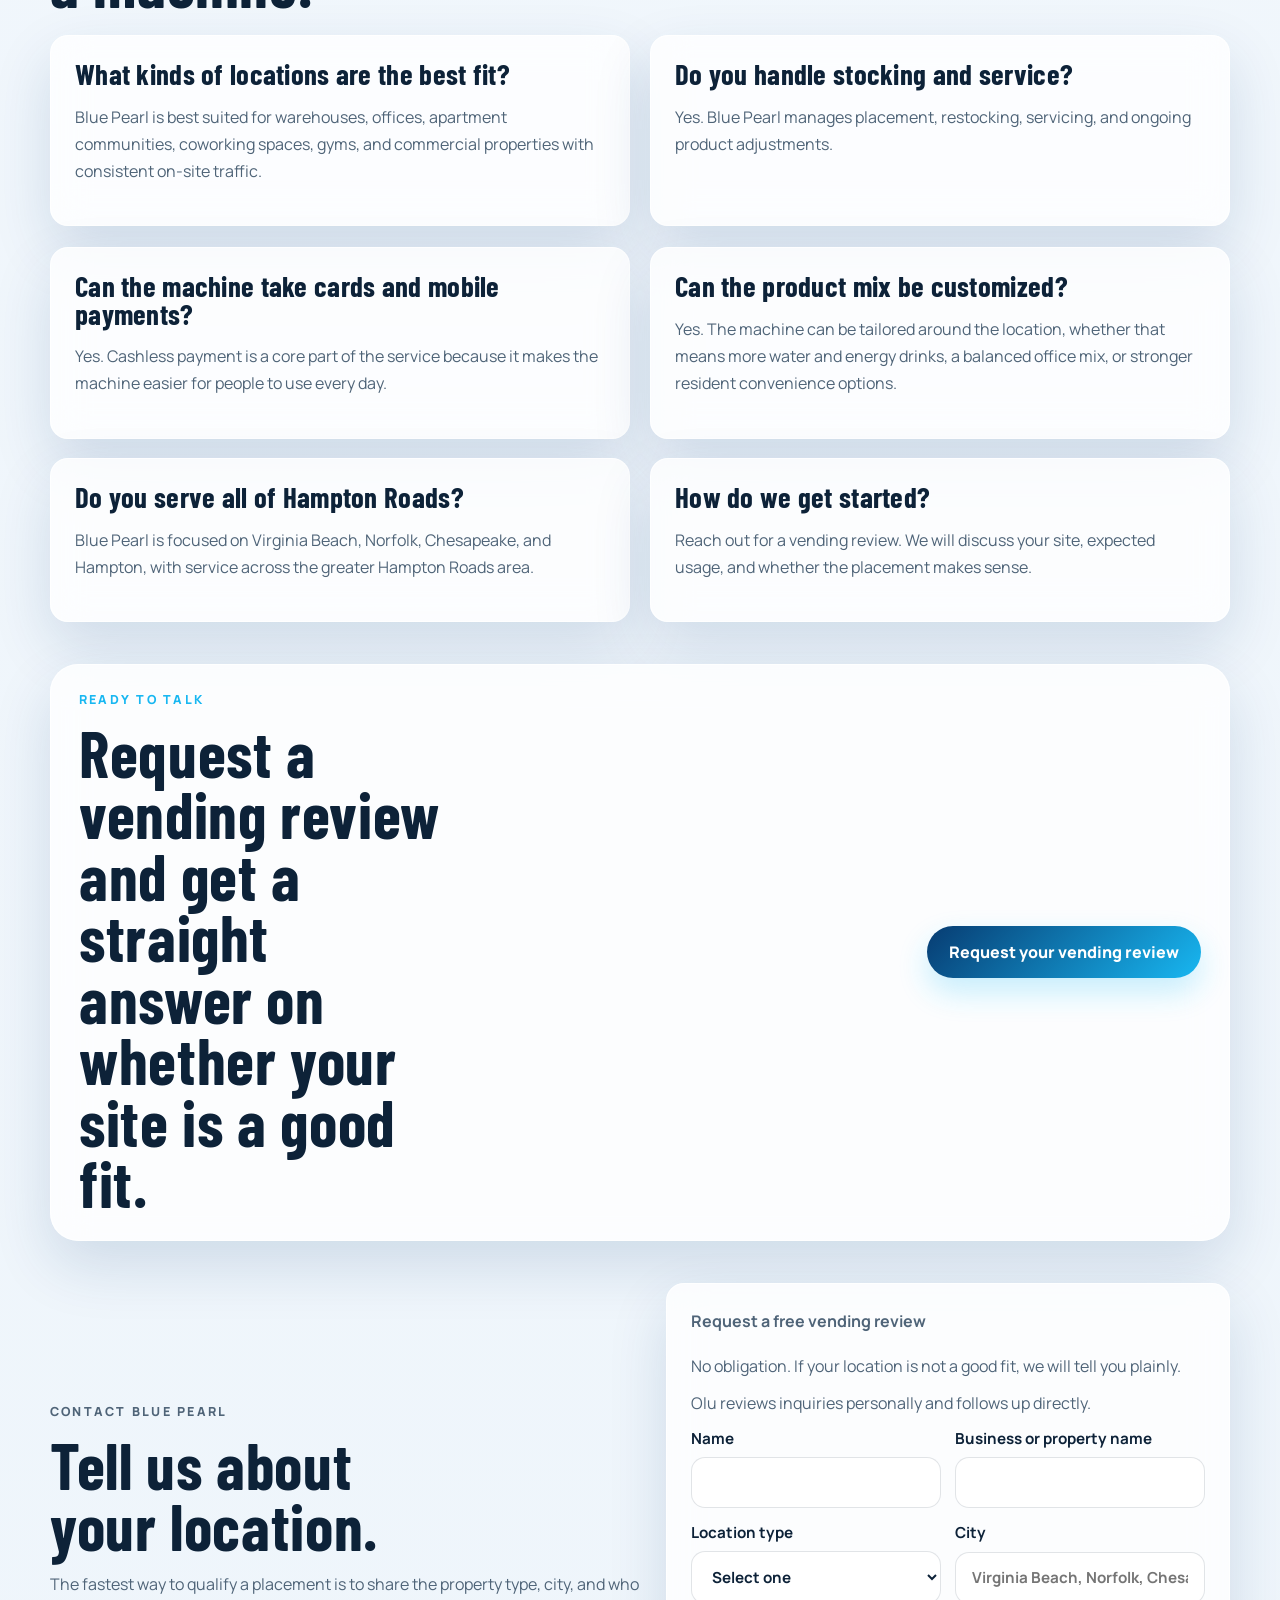
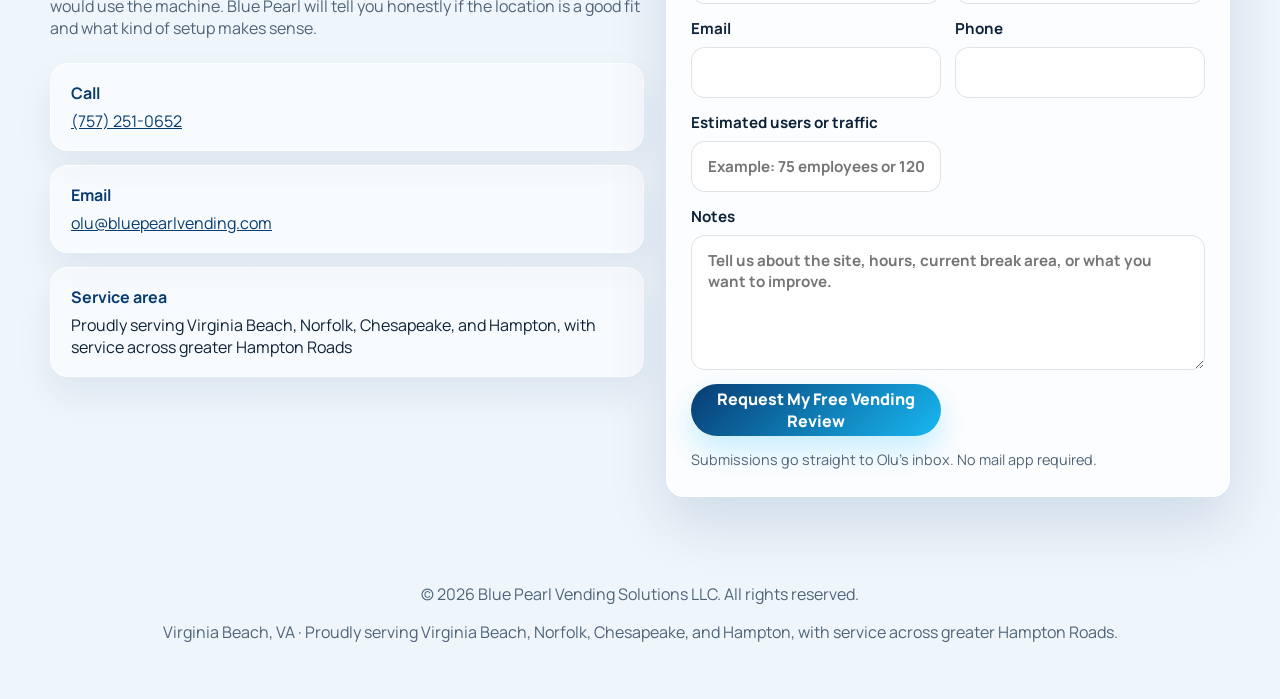
==== commit afef21c4: "Convert site into lead funnel and add quote flow" ====
--- a/index.html
+++ b/index.html
@@ -188,22 +188,21 @@
           <div class="hero-brand-panel">
             <img class="hero-brand-image" src="blue-pearl-logo-clean.png" alt="Blue Pearl Vending Solutions LLC logo">
           </div>
-          <p class="eyebrow">Owner-operated vending in Virginia Beach and Hampton Roads</p>
-          <h1>Cashless vending for Virginia Beach, Norfolk, Chesapeake, and Hampton locations.</h1>
+          <p class="eyebrow">Owner-operated vending for Hampton Roads workplaces and properties</p>
+          <h1>Modern vending machines for Virginia Beach, Norfolk &amp; Chesapeake workplaces</h1>
           <p class="hero-text">
-            Blue Pearl Vending Solutions LLC places and services modern combo vending machines for
-            warehouses, offices, apartment communities, coworking spaces, gyms, and commercial properties.
-            If you manage a location in Virginia Beach, Norfolk, Chesapeake, or Hampton, you get direct communication,
-            dependable restocking, and a product mix built around the people on your site.
+            Blue Pearl Vending installs, stocks, and services cashless vending machines for offices, warehouses,
+            apartments, gyms, coworking spaces, and commercial properties. No hassle. Local owner-operated service.
           </p>
           <div class="hero-actions">
-            <a class="button button-primary" href="#contact">Request a free location review</a>
-            <a class="button button-secondary" href="#why-us">See how local service works</a>
-          </div>
-          <div class="brand-ribbon" aria-label="Blue Pearl advantages">
-            <span>Cashless Payment</span>
-            <span>Local Operator</span>
+            <a class="button button-primary" href="quote.html" data-quote-cta="hero_primary">Request a Free Vending Review</a>
+            <a class="button button-secondary" href="tel:+17572510652">Call/Text 757-251-0652</a>
+          </div>
+          <div class="brand-ribbon" aria-label="Blue Pearl trust points">
+            <span>Cashless Machines</span>
+            <span>Local Owner-Operated</span>
             <span>Custom Product Mix</span>
+            <span>Reliable Restocking</span>
           </div>
           <ul class="hero-points">
             <li>Modern combo machines with card and mobile payment</li>
@@ -535,7 +534,7 @@
           </article>
           <article class="faq-card">
             <h3>How do we get started?</h3>
-            <p>Reach out for a location review. We will discuss your site, expected usage, and whether the placement makes sense.</p>
+            <p>Reach out for a vending review. We will discuss your site, expected usage, and whether the placement makes sense.</p>
           </article>
         </div>
       </section>
@@ -543,9 +542,9 @@
       <section class="section cta-band">
         <div>
           <p class="eyebrow">Ready to talk</p>
-          <h2>Request a location review and get a straight answer on whether your site is a good fit.</h2>
-        </div>
-        <a class="button button-primary" href="#contact">Request your location review</a>
+          <h2>Request a vending review and get a straight answer on whether your site is a good fit.</h2>
+        </div>
+        <a class="button button-primary" href="quote.html" data-quote-cta="cta_band">Request your vending review</a>
       </section>
 
       <!-- TODO: add real testimonial from an approved customer -->
@@ -575,28 +574,21 @@
           </div>
         </div>
         <div class="contact-card">
-          <p class="form-intro"><strong>Request a free location review</strong></p>
+          <p class="form-intro"><strong>Request a free vending review</strong></p>
           <p class="form-helper">No obligation. If your location is not a good fit, we will tell you plainly.</p>
           <p class="form-helper">Olu reviews inquiries personally and follows up directly.</p>
           <form class="lead-form" id="lead-form" action="https://formspree.io/f/xwvabqed" method="POST" accept-charset="UTF-8">
-            <input type="hidden" name="_subject" value="New Blue Pearl location review request">
+            <input type="hidden" name="_subject" value="New Blue Pearl vending review request">
             <input type="hidden" name="_format" value="plain">
+            <input type="hidden" name="_next" value="/thank-you.html">
             <!-- Honeypot anti-spam field; leave blank, hidden from users -->
             <input type="text" name="_gotcha" style="display:none !important" tabindex="-1" autocomplete="off">
             <label for="home-name">
-              Your name
+              Name
               <input id="home-name" type="text" name="name" autocomplete="name" required>
             </label>
-            <label for="home-email">
-              Email
-              <input id="home-email" type="email" name="email" autocomplete="email" required>
-            </label>
-            <label for="home-phone">
-              Phone
-              <input id="home-phone" type="tel" name="phone" autocomplete="tel">
-            </label>
             <label for="home-company">
-              Company or property name
+              Business or property name
               <input id="home-company" type="text" name="company" autocomplete="organization">
             </label>
             <label for="home-location-type">
@@ -613,18 +605,26 @@
               </select>
             </label>
             <label for="home-city">
-              Location city
+              City
               <input id="home-city" type="text" name="city" autocomplete="address-level2" required placeholder="Virginia Beach, Norfolk, Chesapeake, Hampton...">
             </label>
+            <label for="home-email">
+              Email
+              <input id="home-email" type="email" name="email" autocomplete="email" required>
+            </label>
+            <label for="home-phone">
+              Phone
+              <input id="home-phone" type="tel" name="phone" autocomplete="tel">
+            </label>
             <label for="home-traffic">
-              Approximate users or daily traffic
+              Estimated users or traffic
               <input id="home-traffic" type="text" name="estimated_users" placeholder="Example: 75 employees or 120 residents">
             </label>
             <label class="field-full" for="home-notes">
               Notes
               <textarea id="home-notes" name="notes" rows="5" placeholder="Tell us about the site, hours, current break area, or what you want to improve."></textarea>
             </label>
-            <button class="button button-primary button-full" type="submit">Send location review request</button>
+            <button class="button button-primary button-full" type="submit">Request My Free Vending Review</button>
             <p class="form-note" id="form-note">Submissions go straight to Olu's inbox. No mail app required.</p>
           </form>
         </div>
@@ -633,13 +633,13 @@
 
     <footer class="site-footer">
       <p>&copy; <span id="year"></span> Blue Pearl Vending Solutions LLC. All rights reserved.</p>
-      <p>Virginia Beach, VA · Proudly serving Virginia Beach, Norfolk, Chesapeake, and Hampton, with service across greater Hampton Roads.</p>
+      <p>Virginia Beach, VA &middot; Proudly serving Virginia Beach, Norfolk, Chesapeake, and Hampton, with service across greater Hampton Roads.</p>
     </footer>
   </div>
 
   <div class="mobile-cta">
-    <a class="button button-secondary" href="tel:+17572510652">Call Blue Pearl</a>
-    <a class="button button-primary" href="#contact">Get Location Review</a>
+    <a class="button button-secondary" href="tel:+17572510652">Call/Text</a>
+    <a class="button button-primary" href="quote.html" data-quote-cta="mobile_sticky">Get Review</a>
   </div>
 
   <script src="script.js"></script>
--- a/styles.css
+++ b/styles.css
@@ -322,6 +322,10 @@
   margin-bottom: 22px;
 }
 
+.hero-copy .button-secondary[href^="tel:"] {
+  border-color: rgba(7, 60, 114, 0.12);
+}
+
 .brand-ribbon span {
   padding: 9px 14px;
   border-radius: 999px;
@@ -889,6 +893,8 @@
 
 .mobile-cta .button {
   min-height: 48px;
+  padding-left: 12px;
+  padding-right: 12px;
 }
 
 .reveal {
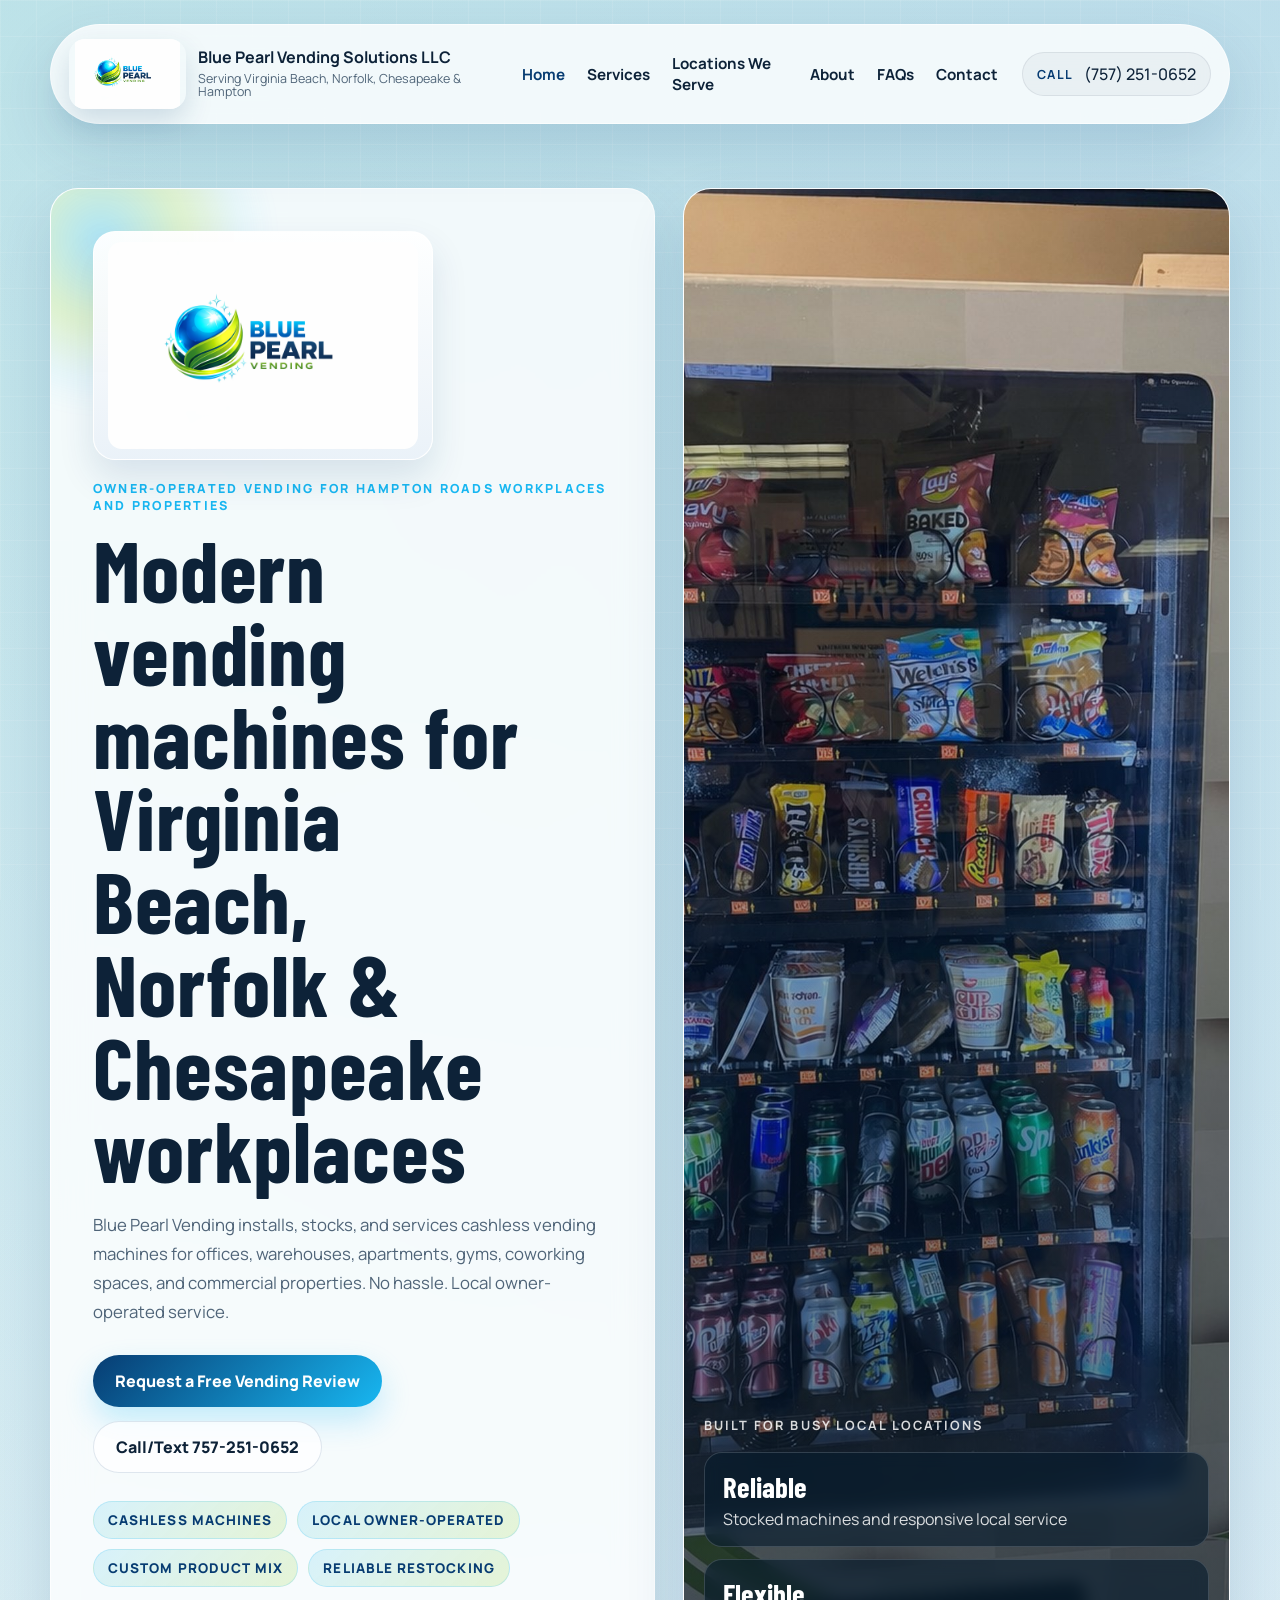
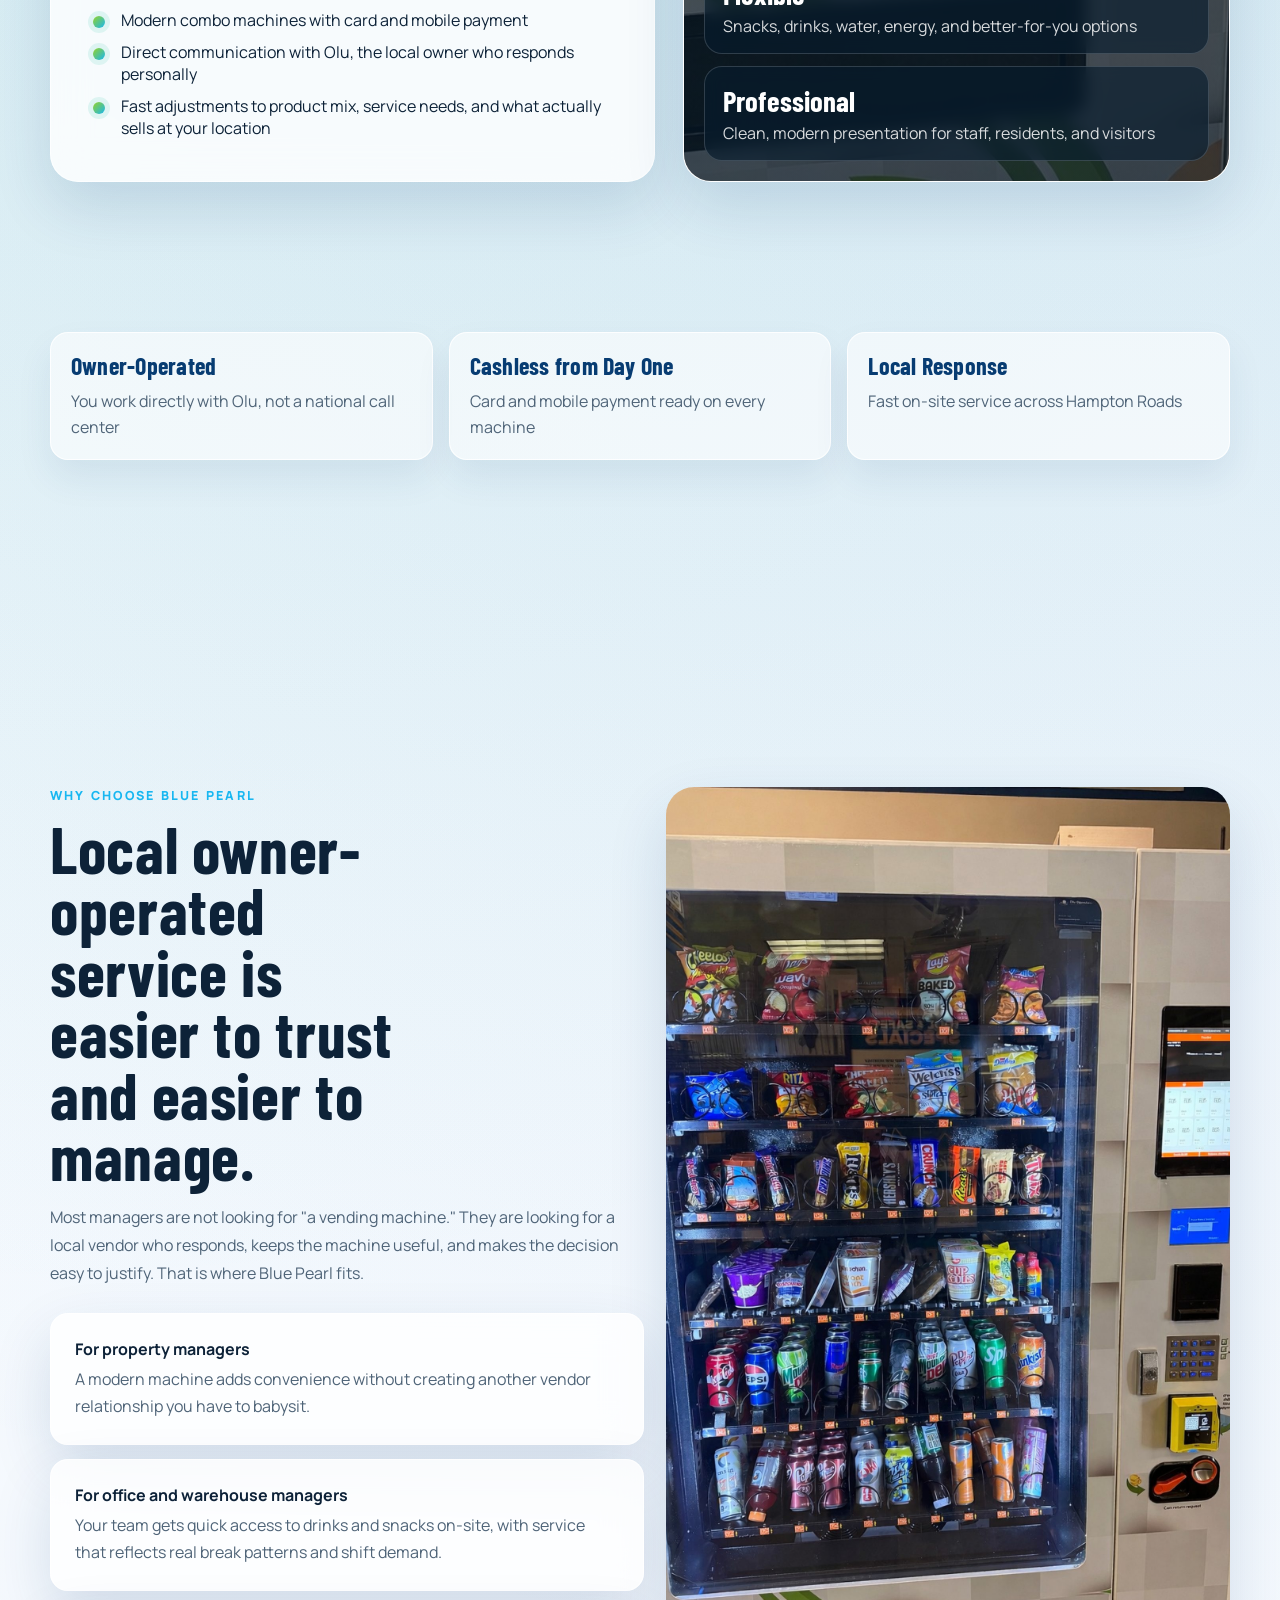
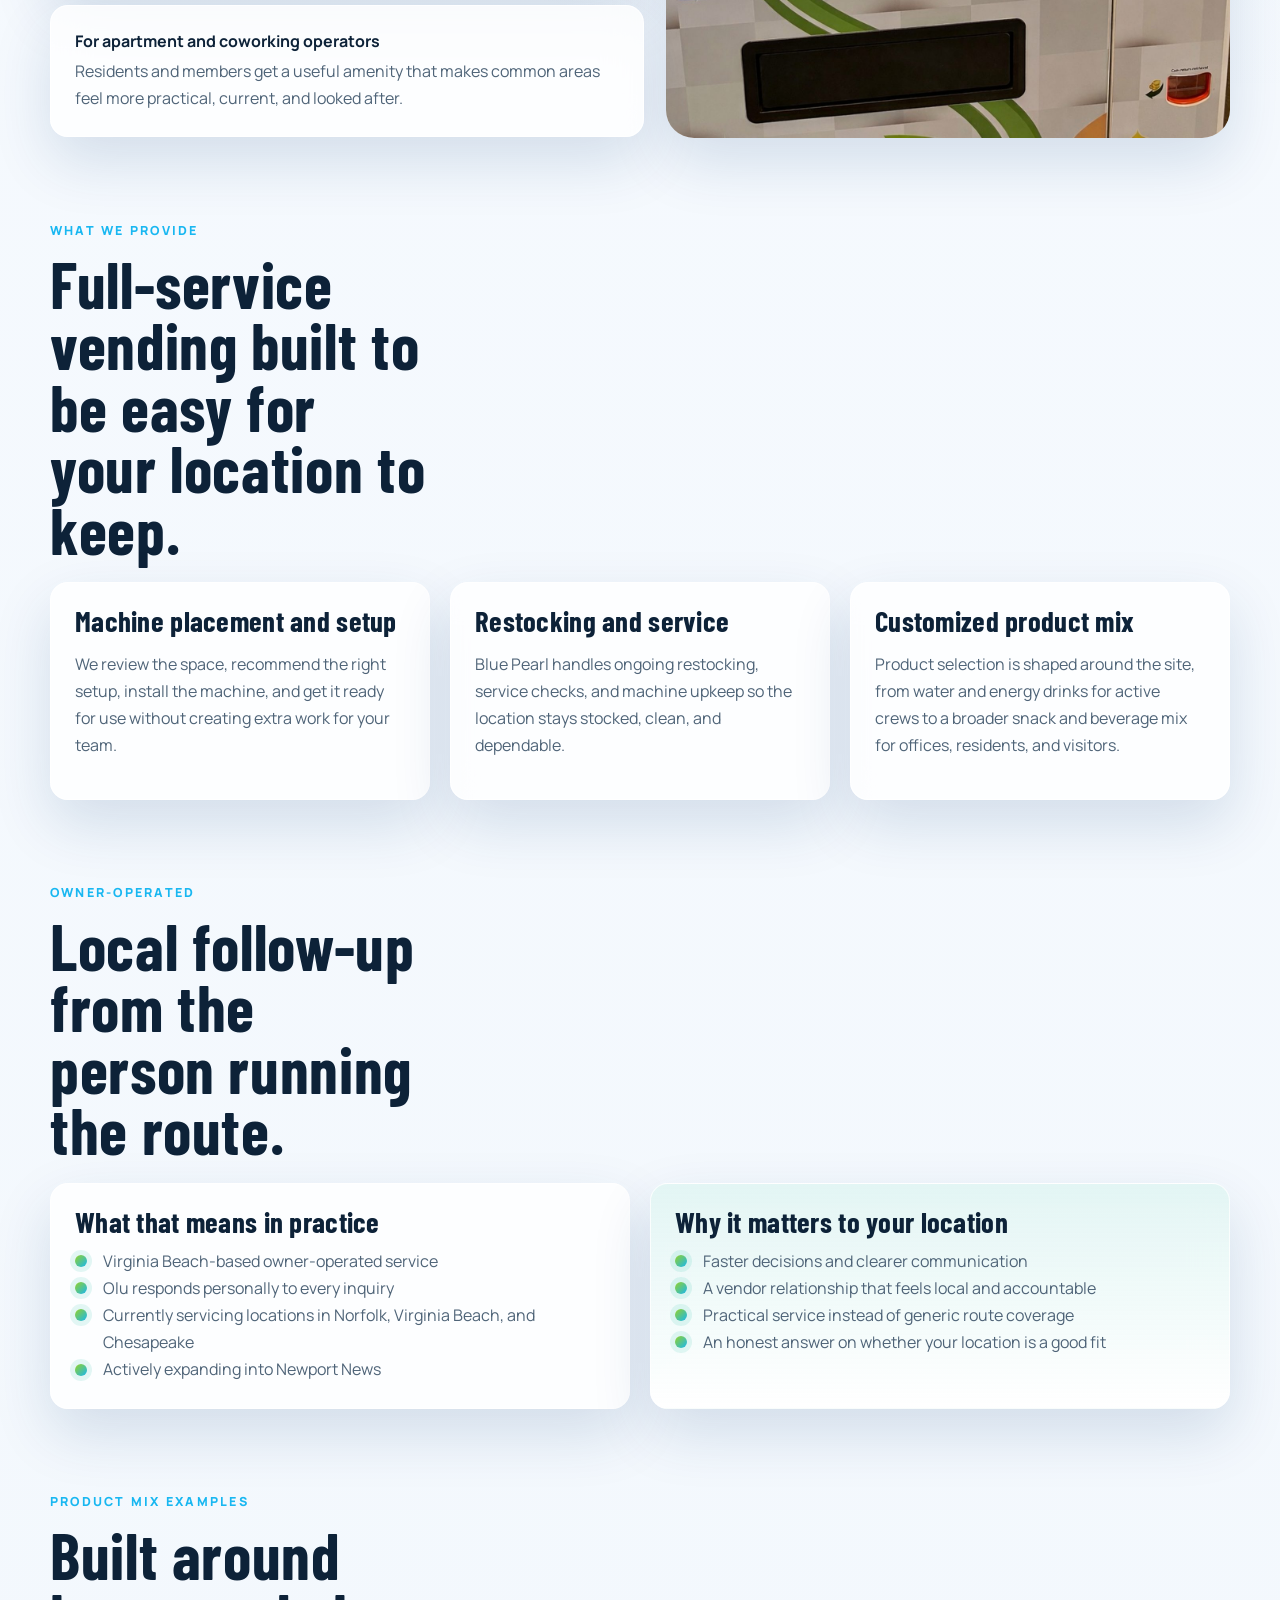
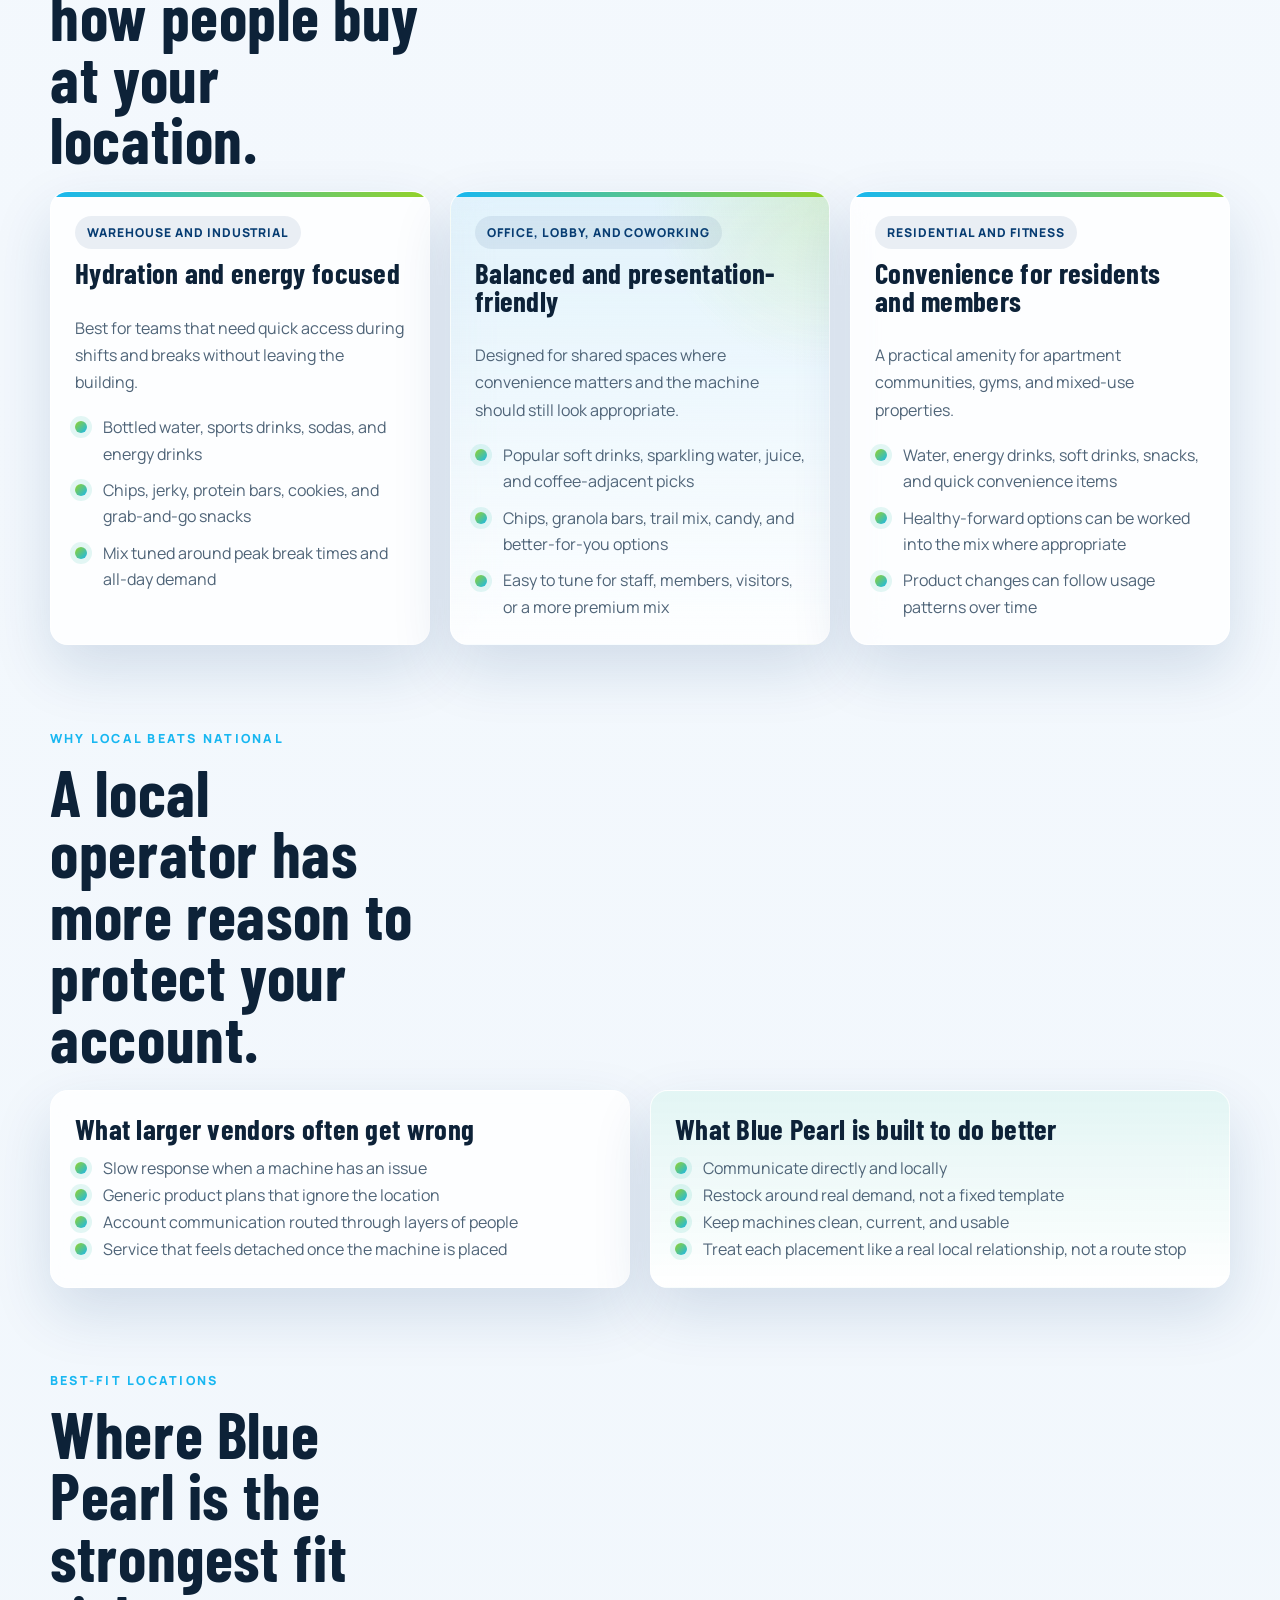
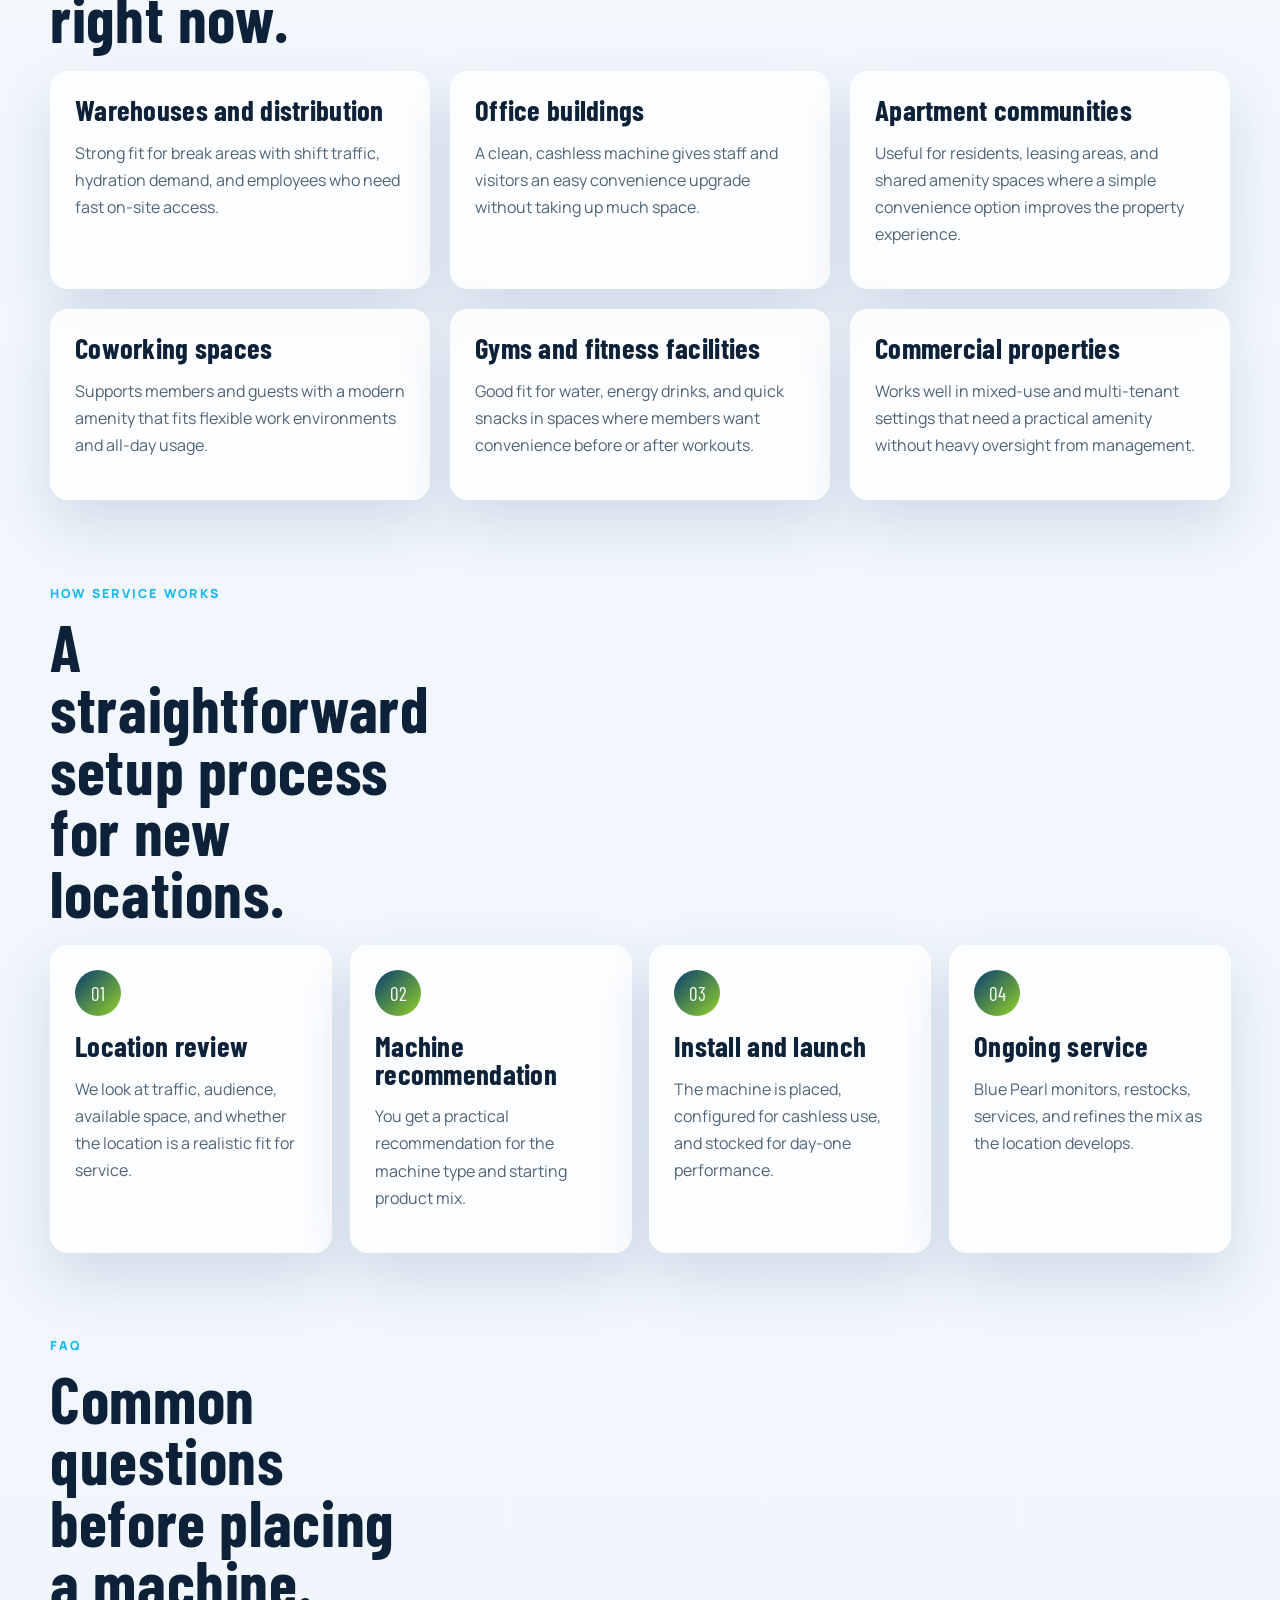
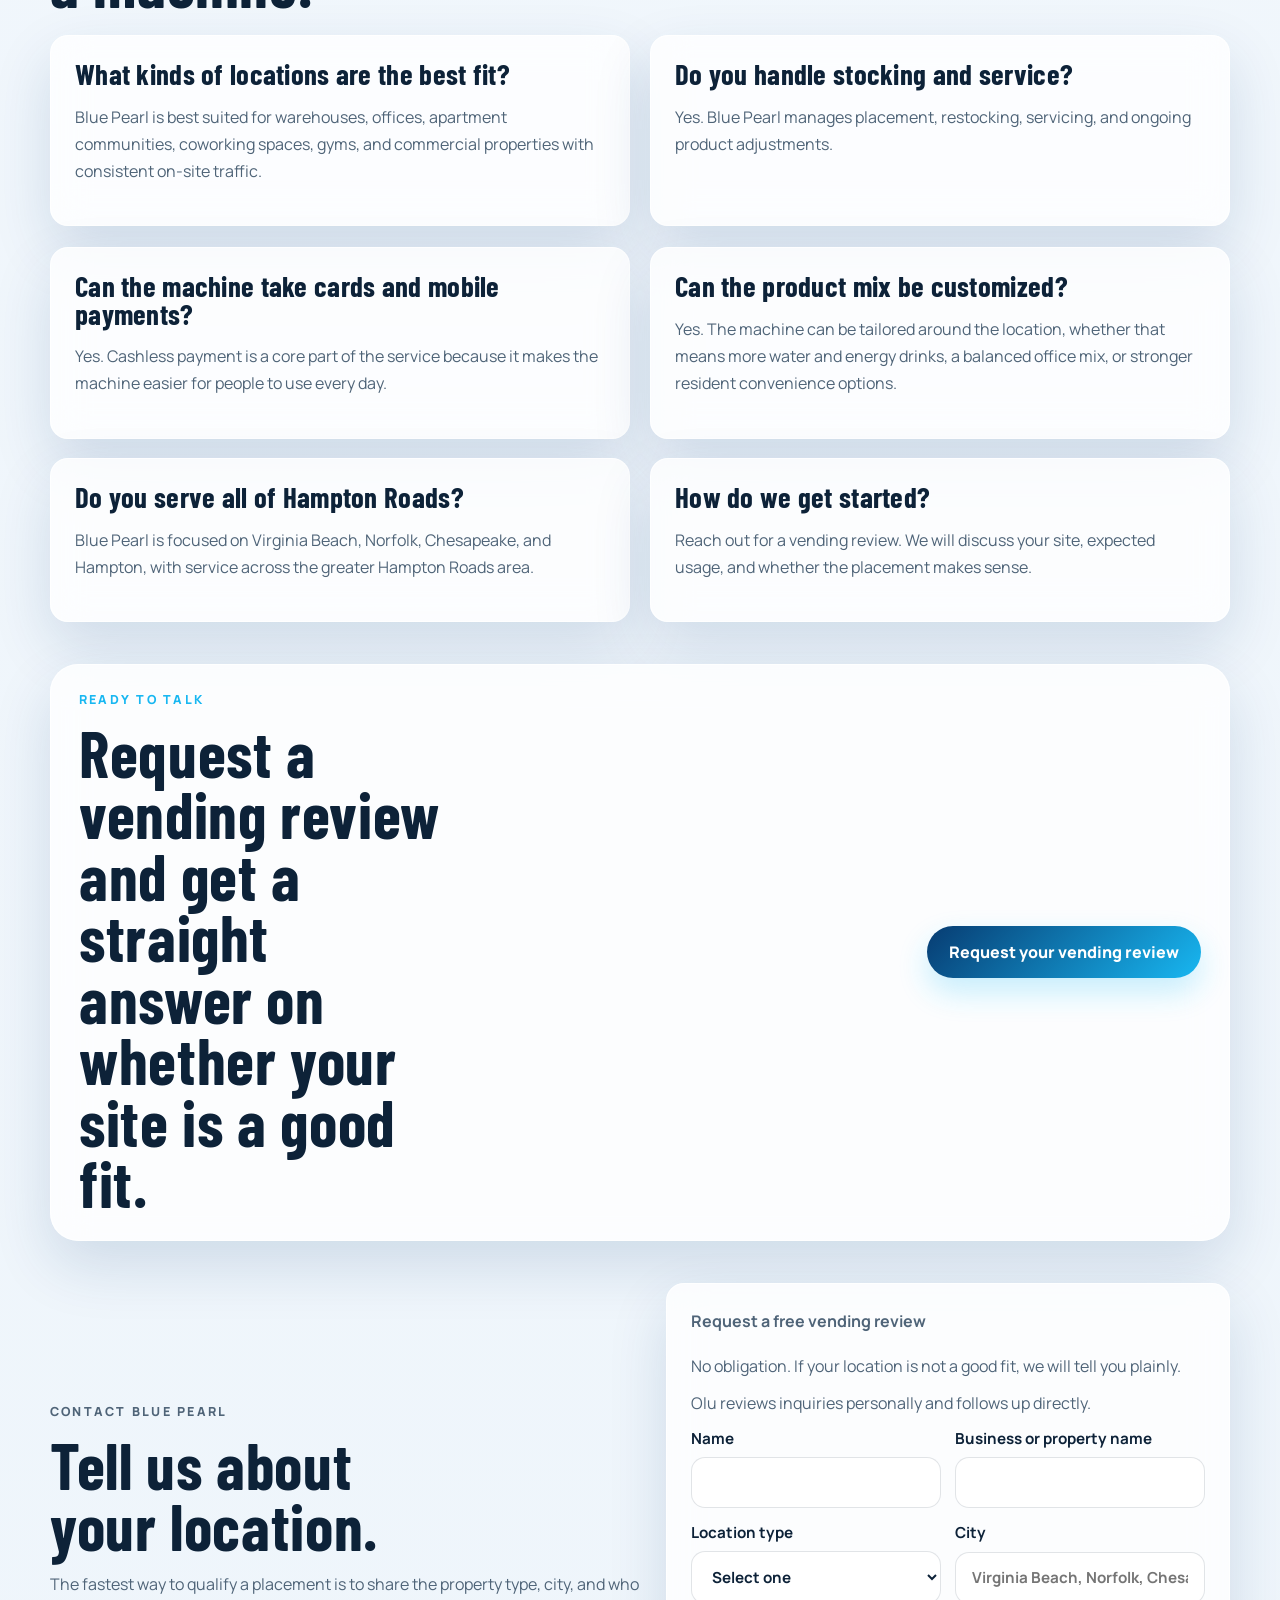
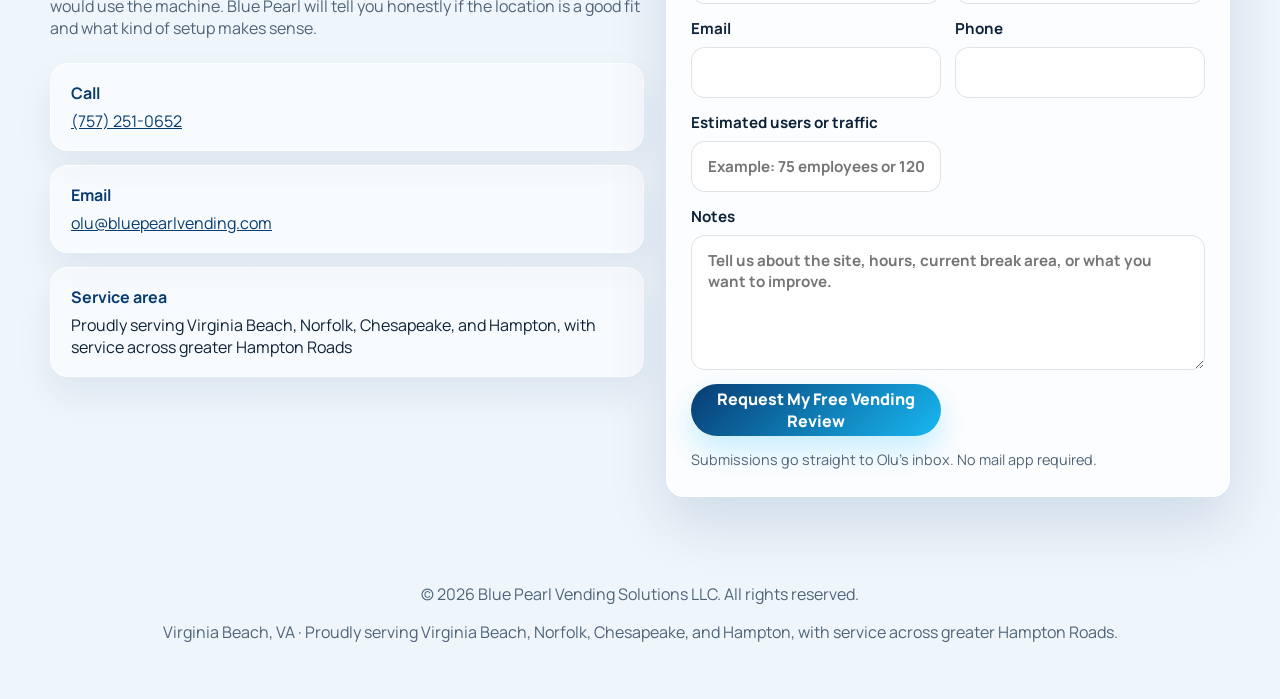
==== commit 42fbe0fa: "Fix Formspree thank-you redirect URLs" ====
--- a/index.html
+++ b/index.html
@@ -580,7 +580,7 @@
           <form class="lead-form" id="lead-form" action="https://formspree.io/f/xwvabqed" method="POST" accept-charset="UTF-8">
             <input type="hidden" name="_subject" value="New Blue Pearl vending review request">
             <input type="hidden" name="_format" value="plain">
-            <input type="hidden" name="_next" value="/thank-you.html">
+            <input type="hidden" name="_next" value="https://bluepearlvending.com/thank-you.html">
             <!-- Honeypot anti-spam field; leave blank, hidden from users -->
             <input type="text" name="_gotcha" style="display:none !important" tabindex="-1" autocomplete="off">
             <label for="home-name">
